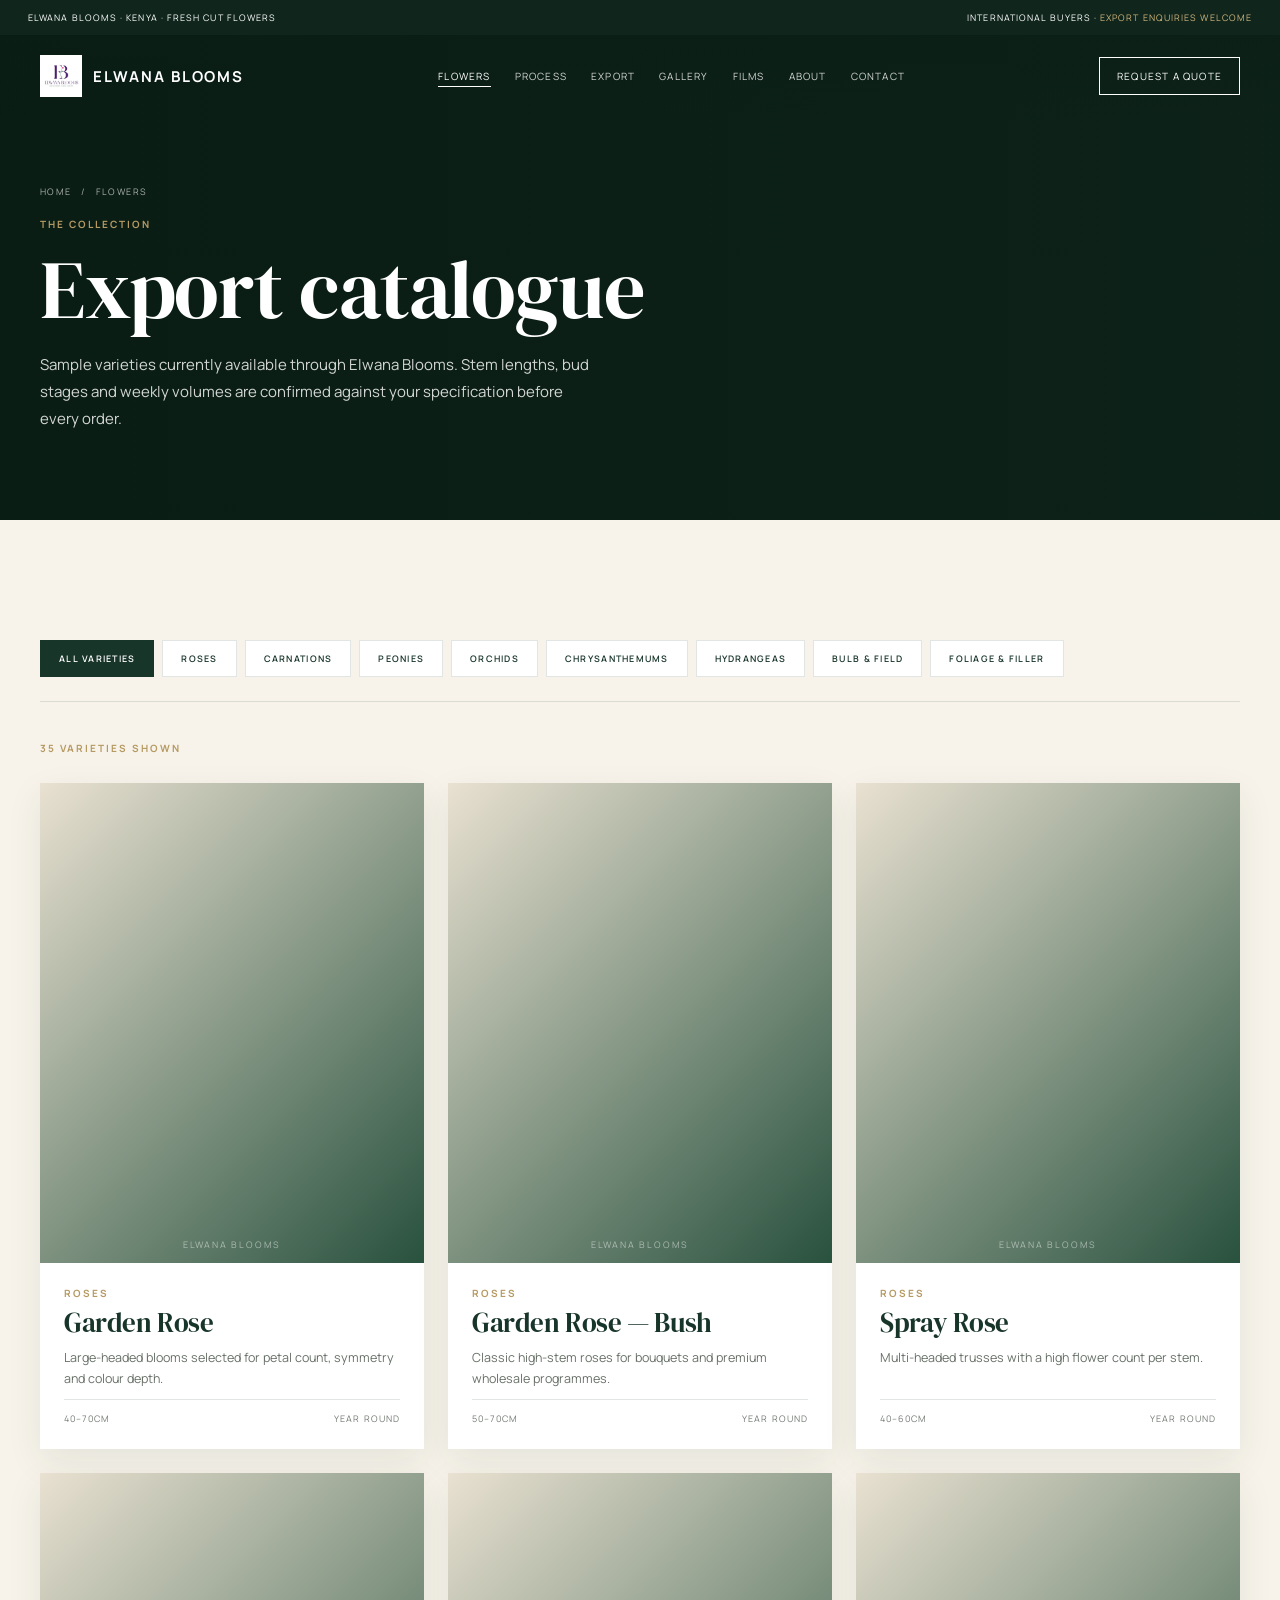
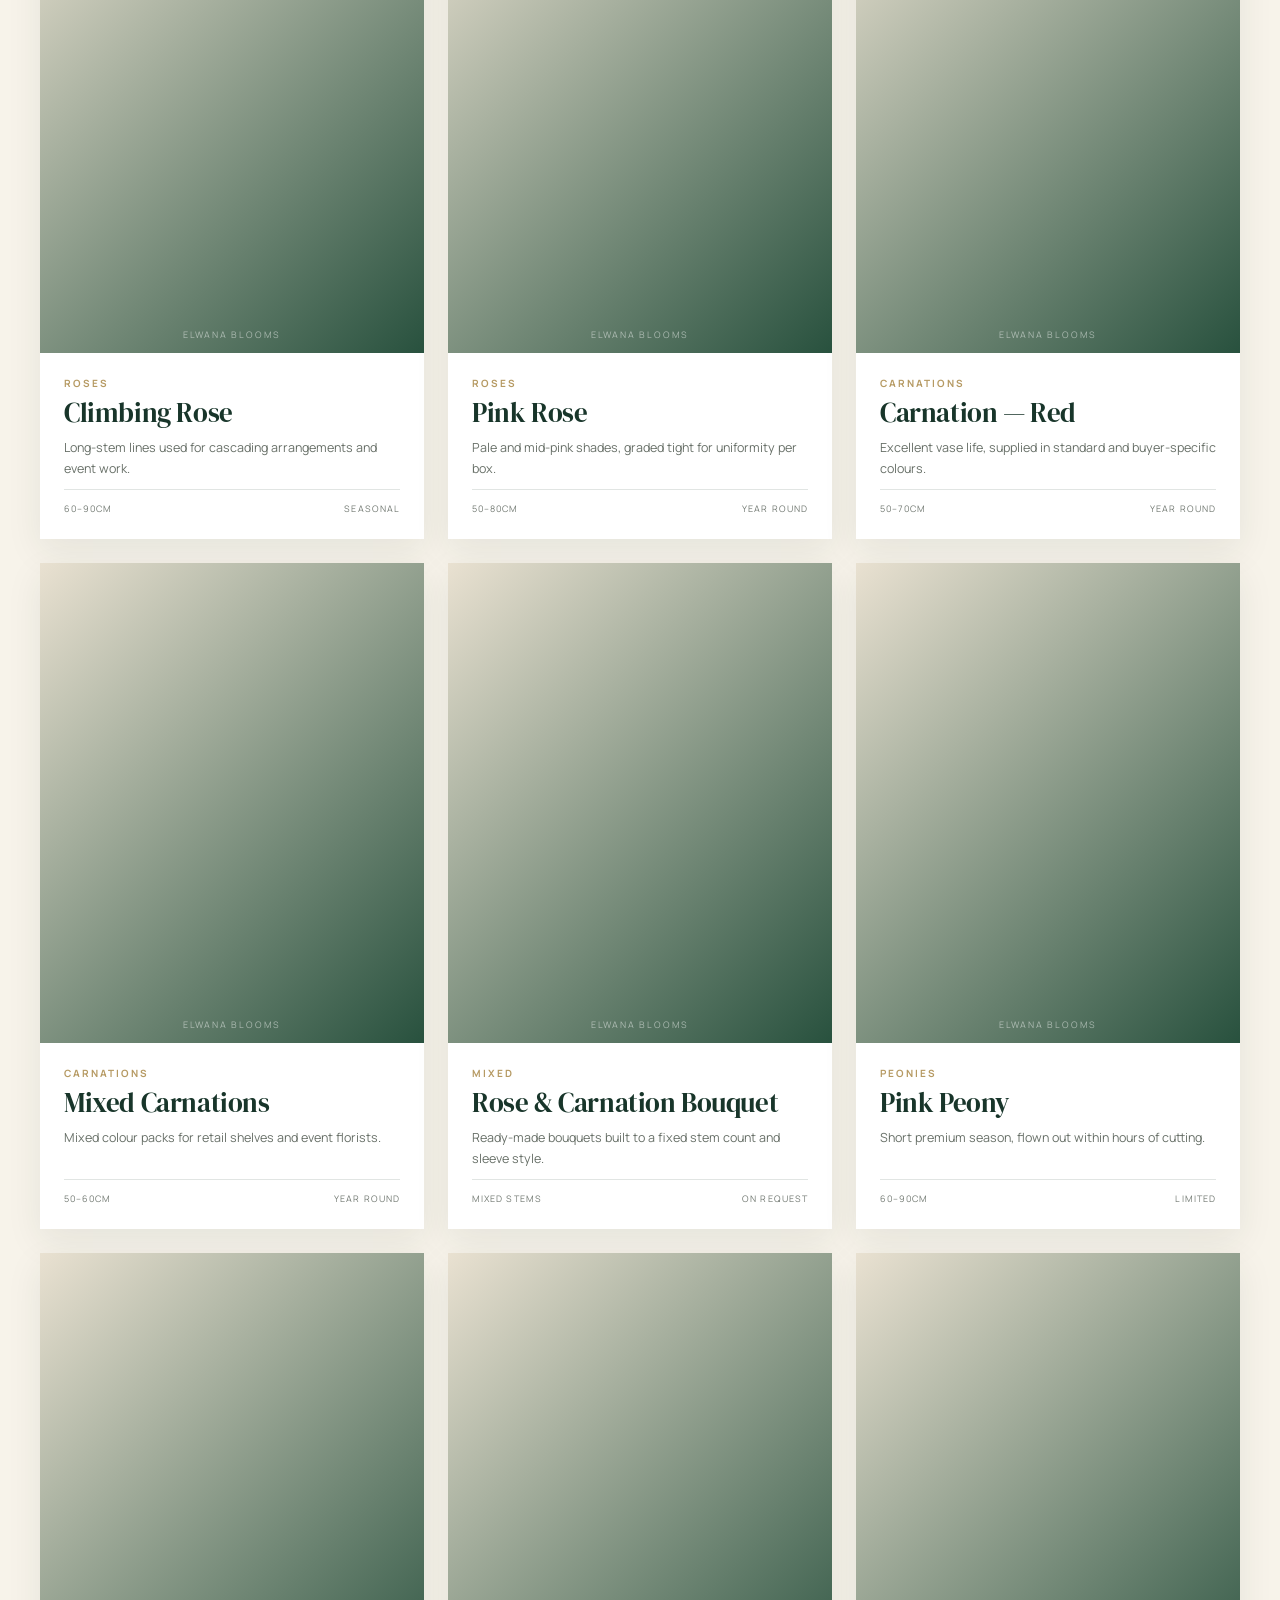
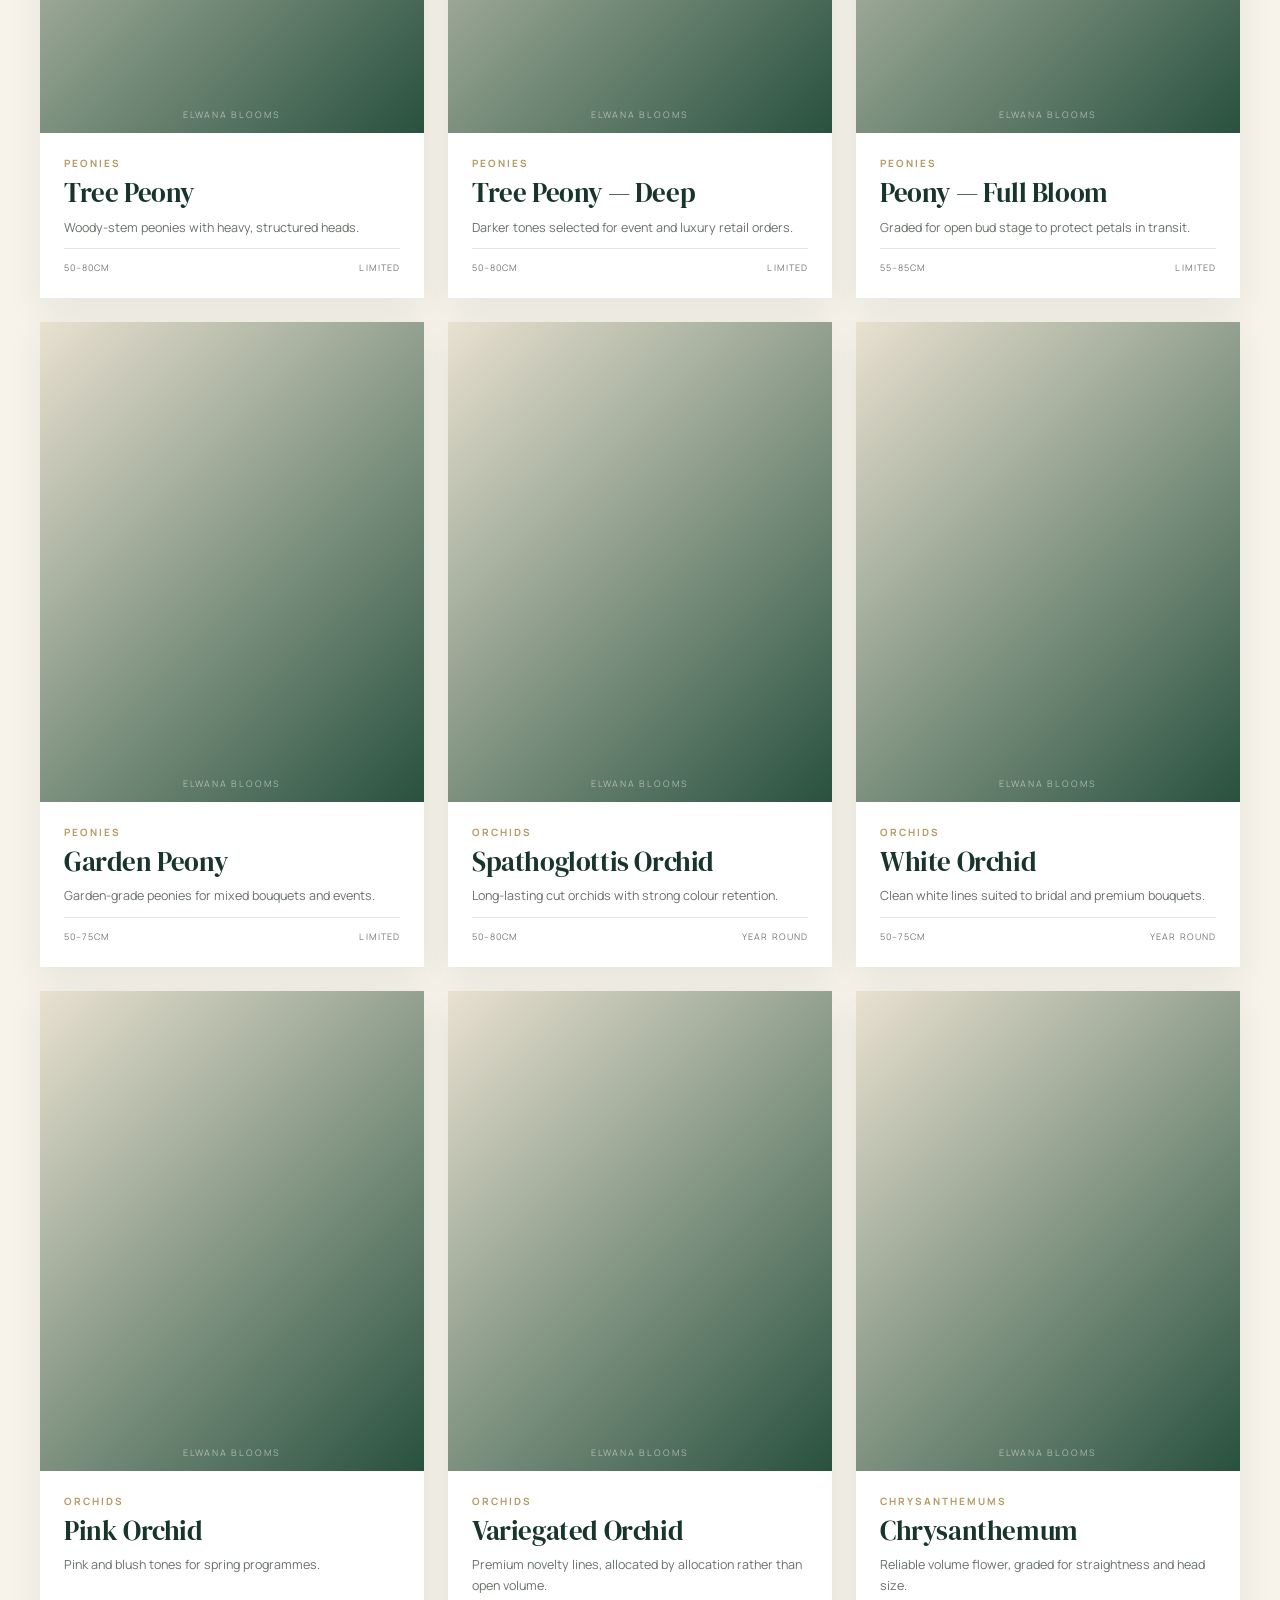
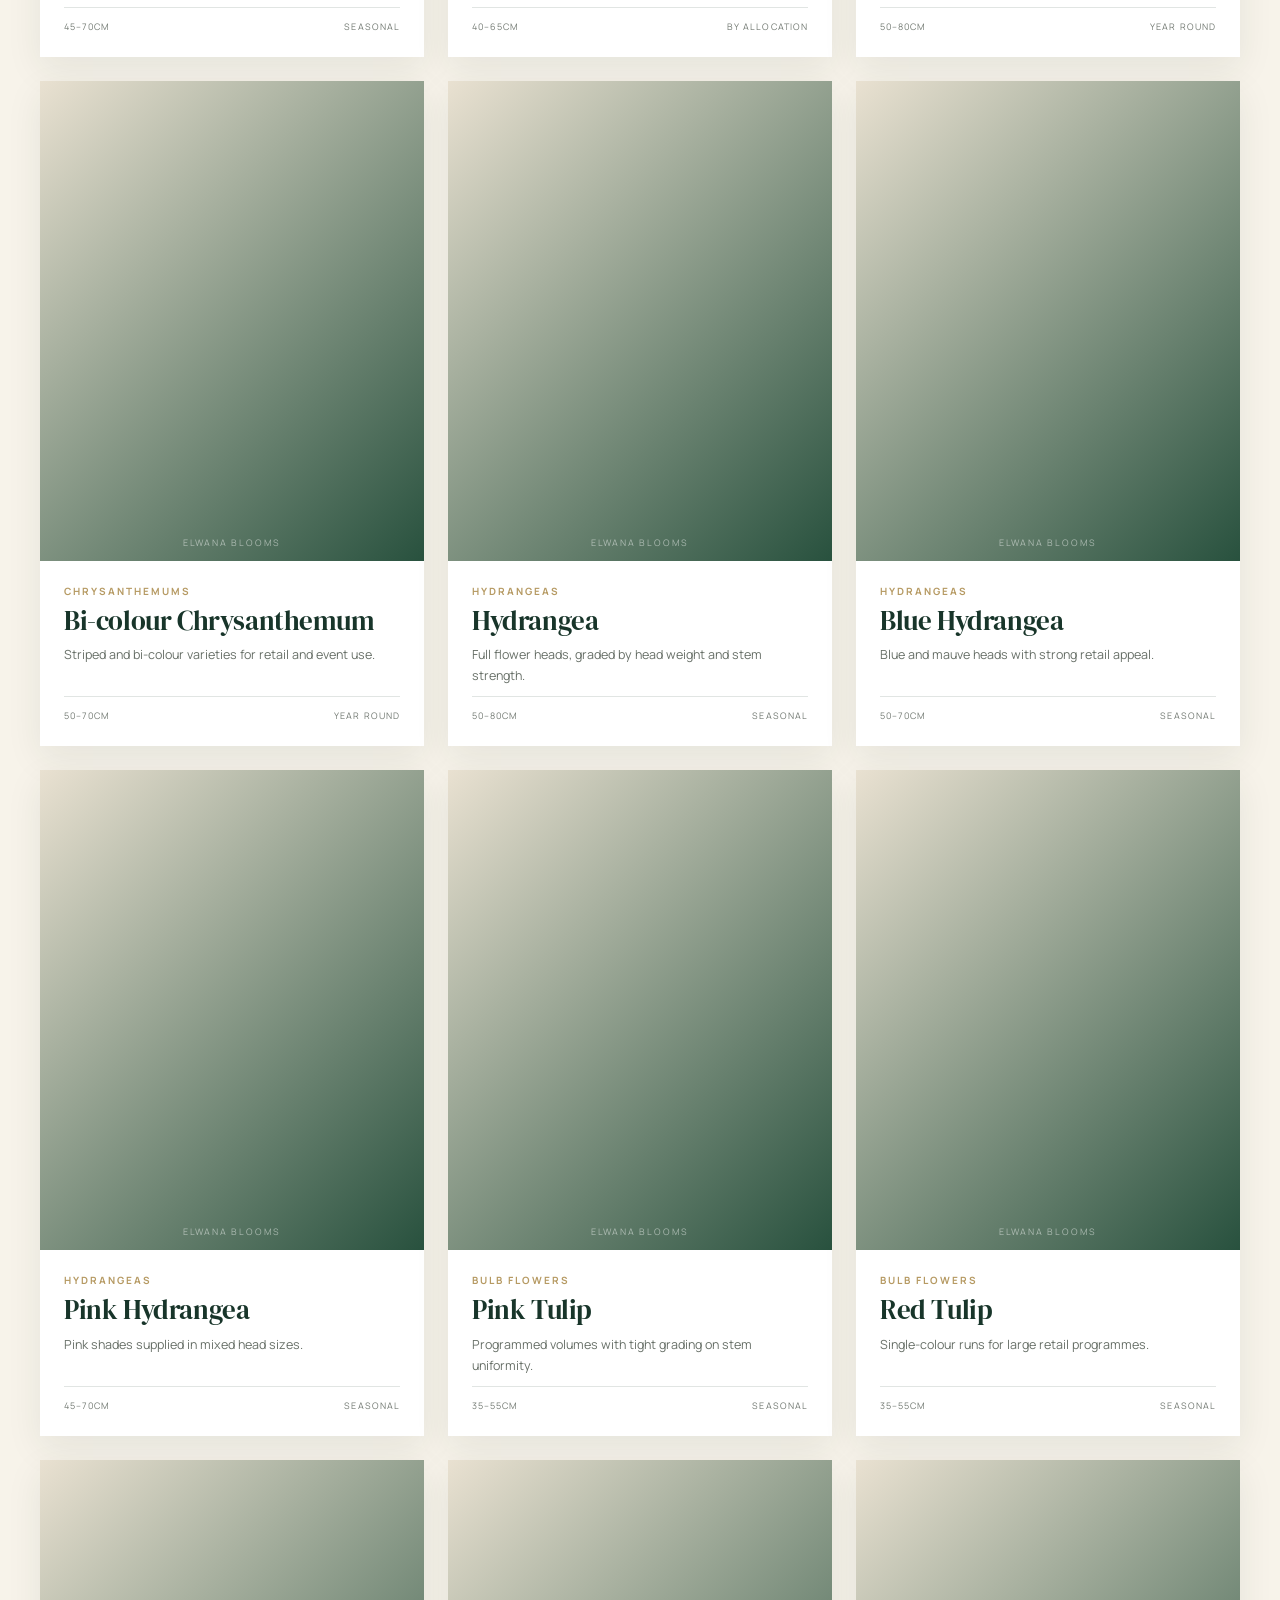
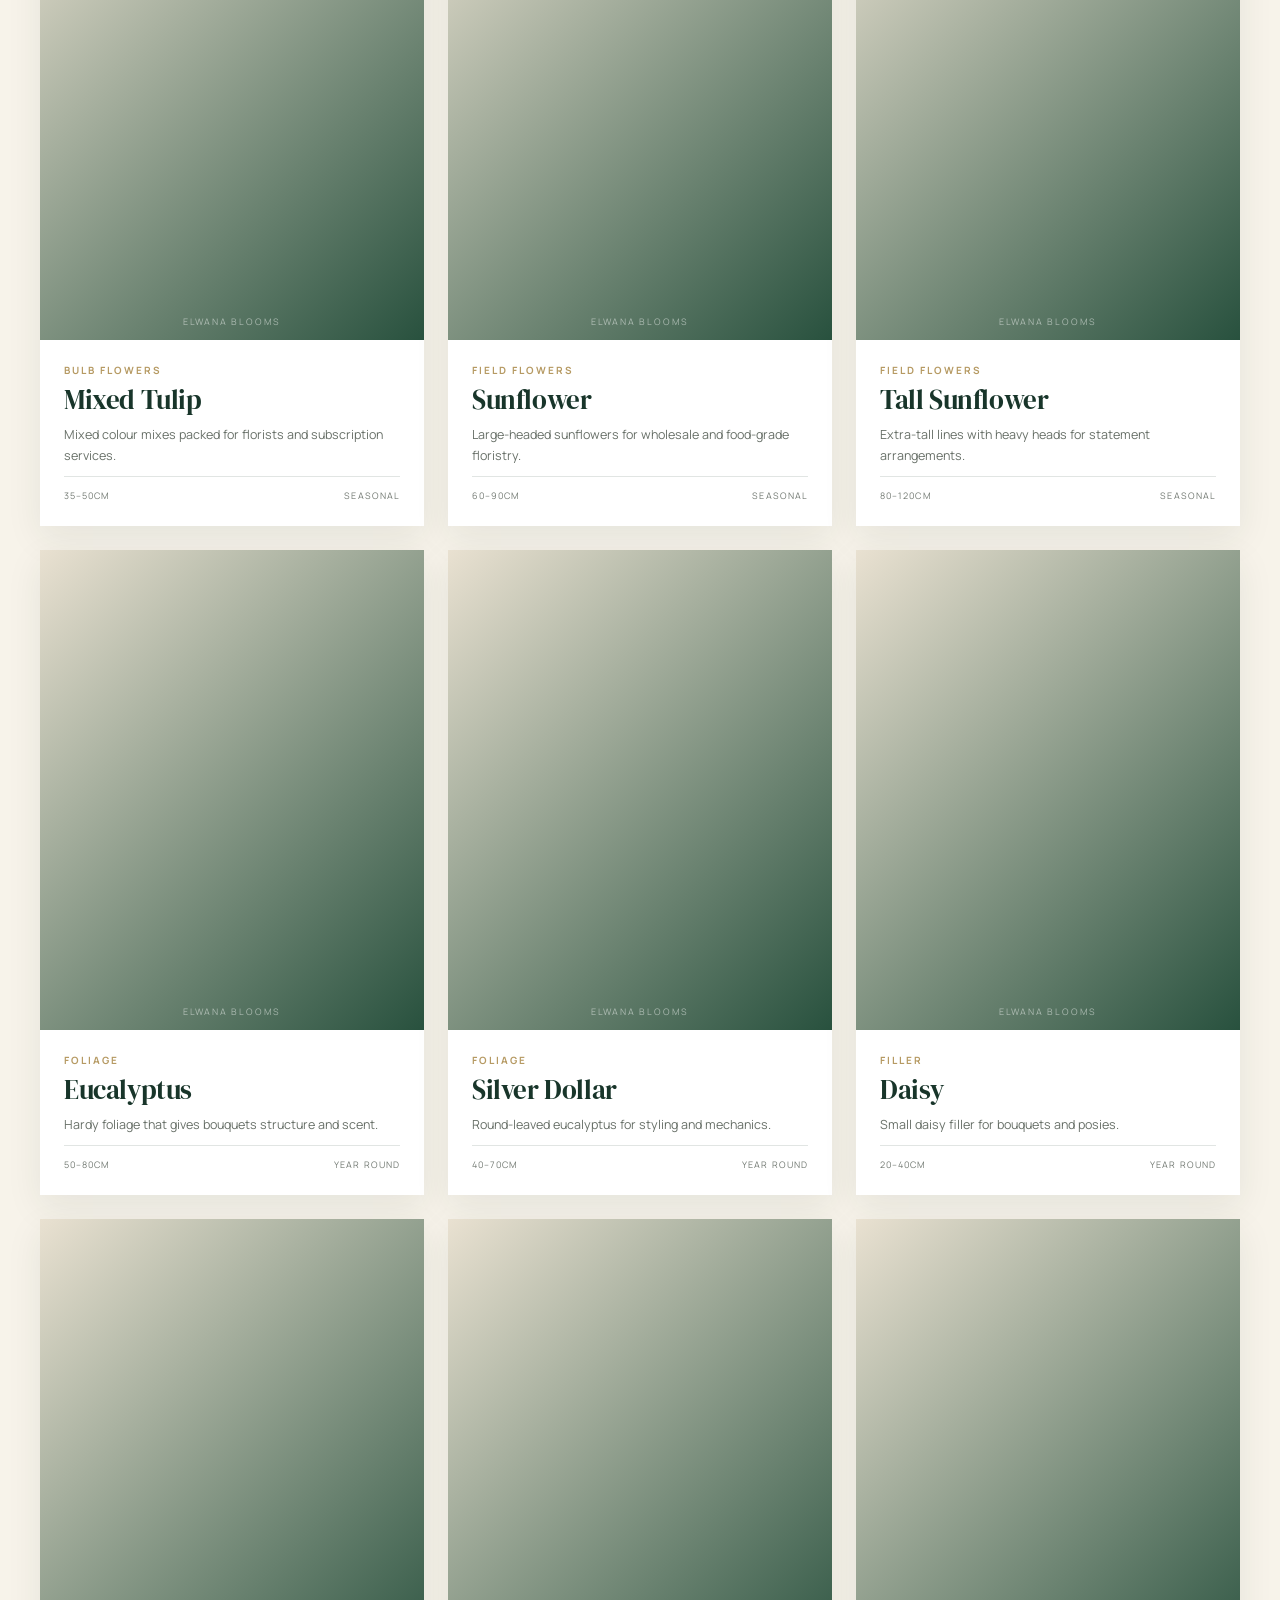
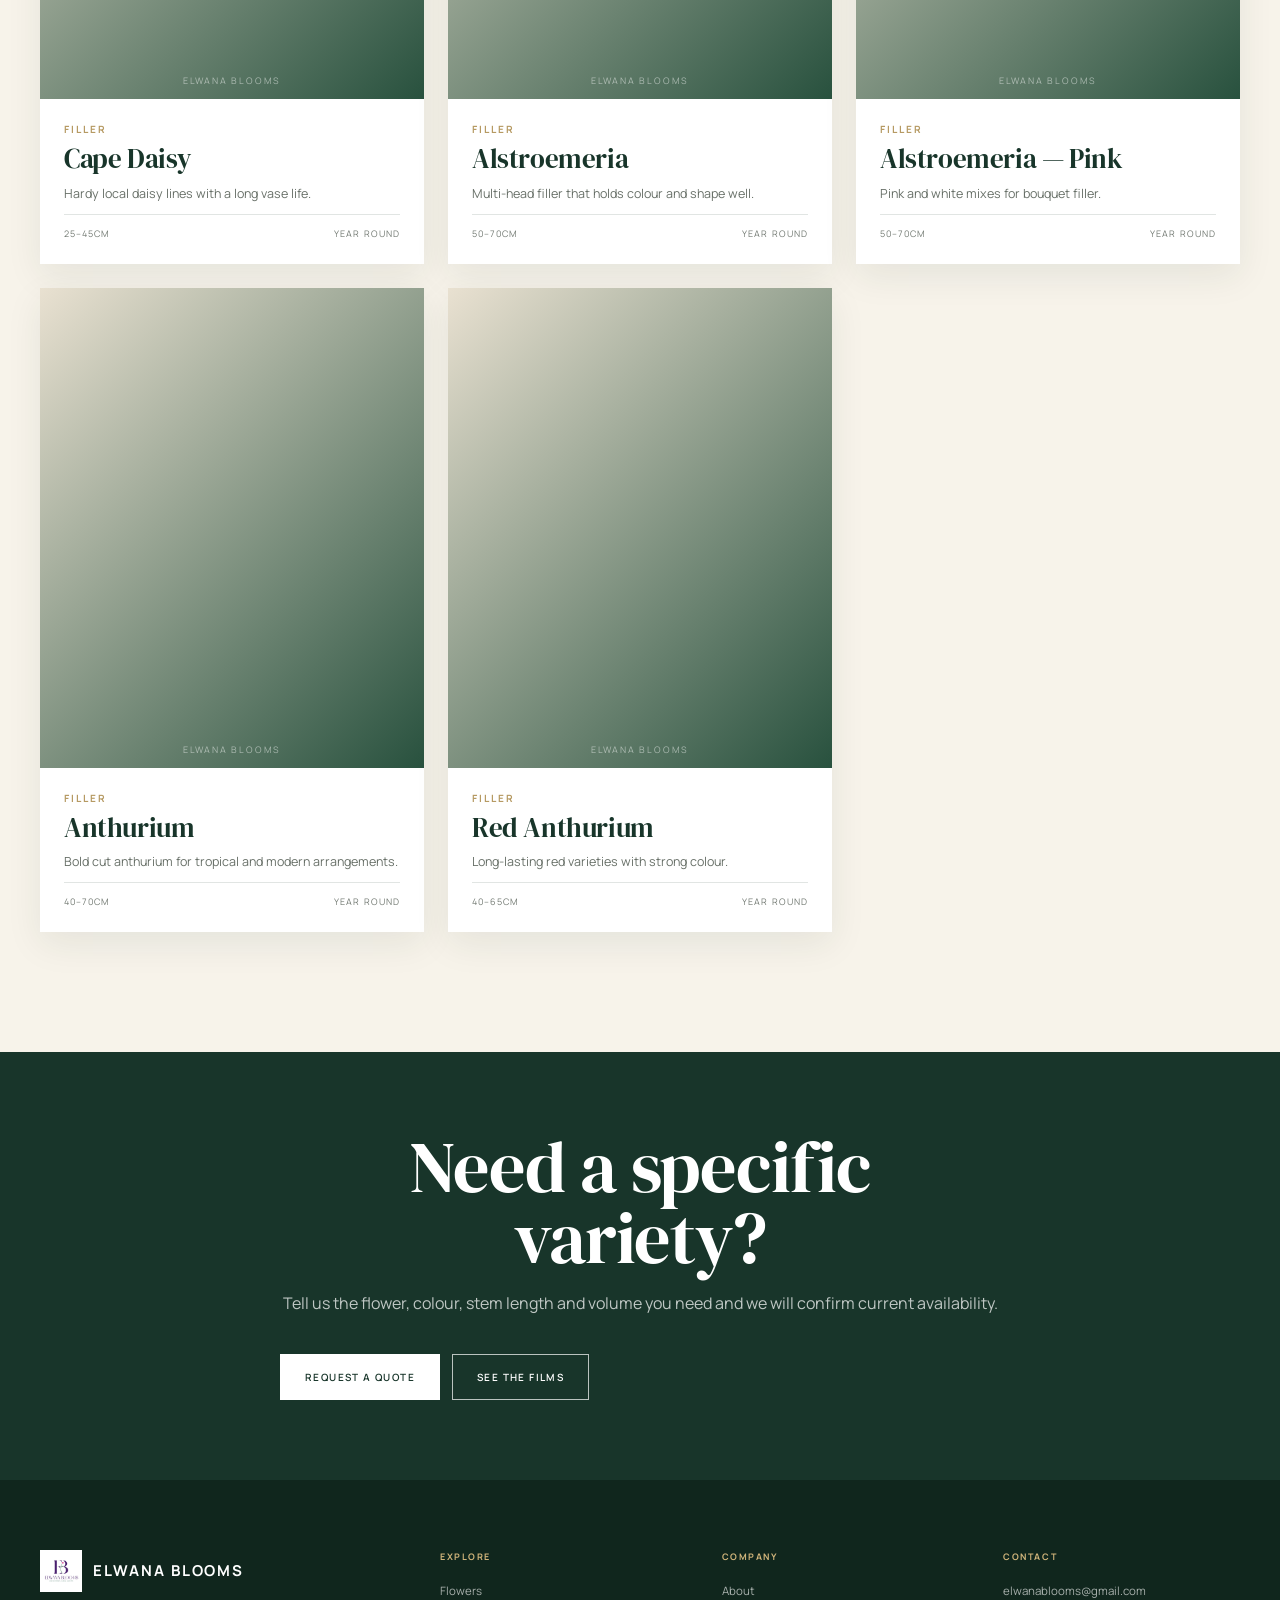
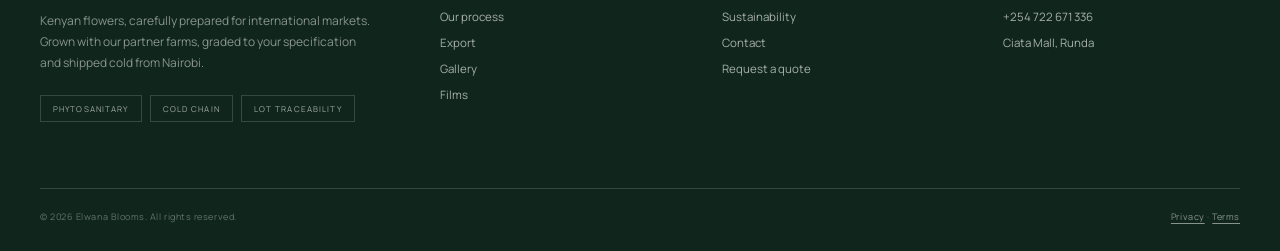
==== flowers.html @ bf7a3e67 "Add files via upload" ====
<!DOCTYPE html>
<html lang="en">
<head>
    <meta charset="UTF-8">

    <meta name="viewport" content="width=device-width, initial-scale=1.0">

    <meta name="description" content="Browse the Elwana Blooms export catalogue: garden roses, spray roses, carnations, peonies, orchids, chrysanthemums, hydrangeas, tulips, sunflowers and foliage.">

    <meta name="theme-color" content="#18352a">

    <title>Flower Catalogue | Elwana Blooms</title>

    <link rel="preconnect" href="https://fonts.googleapis.com">
    <link rel="preconnect" href="https://fonts.gstatic.com" crossorigin>
    <link href="https://fonts.googleapis.com/css2?family=DM+Serif+Display&family=Manrope:wght@400;500;600;700&display=swap" rel="stylesheet">

    <link rel="stylesheet" href="assets/css/styles.css">

    <script>document.documentElement.className = "js";</script>
</head>

<body>

<a class="skip-link" href="#main">Skip to content</a>



<!-- =========================================================
     TOP BAR
========================================================== -->

<div class="topbar">
    <span>Elwana Blooms &middot; Kenya &middot; Fresh cut flowers</span>
    <span>International buyers &middot; <a href="contact.html">Export enquiries welcome</a></span>
</div>



<!-- =========================================================
     NAVIGATION
========================================================== -->

<header class="nav" id="navbar">

    <div class="container nav-inner">

        <a href="index.html" class="logo">
            <span class="logo-mark" aria-hidden="true"></span>
            ELWANA BLOOMS
        </a>

        <nav class="nav-links" aria-label="Primary">
            <a href="flowers.html">Flowers</a>
            <a href="process.html">Process</a>
            <a href="export.html">Export</a>
            <a href="gallery.html">Gallery</a>
            <a href="videos.html">Films</a>
            <a href="about.html">About</a>
            <a href="contact.html">Contact</a>
        </nav>

        <a href="contact.html#enquiry" class="nav-cta">Request a quote</a>

        <button class="menu-button" id="menuButton" aria-label="Open menu" aria-expanded="false" aria-controls="mobileMenu">&#9776;</button>

    </div>

</header>



<!-- =========================================================
     MOBILE MENU
========================================================== -->

<div class="mobile-menu" id="mobileMenu">
    <a href="flowers.html">Flowers</a>
    <a href="process.html">Process</a>
    <a href="export.html">Export</a>
    <a href="gallery.html">Gallery</a>
    <a href="videos.html">Films</a>
    <a href="sustainability.html">Sustainability</a>
    <a href="about.html">About</a>
    <a href="contact.html">Contact</a>
    <a href="contact.html#enquiry" class="mobile-menu-foot">Request a quote</a>
</div>



<main id="main">



<!-- =========================================================
     PAGE HEADER
========================================================== -->

<section class="page-head">
    <div class="page-head-media" style="background-image:url('https://thumb.wikimedia.org/wikipedia/commons/thumb/b/b2/Pink_Peony_Flower.jpg/1920px-Pink_Peony_Flower.jpg')"></div>
    <div class="container">
        <nav class="breadcrumb" aria-label="Breadcrumb">
            <a href="index.html">Home</a> <span aria-hidden="true">/</span> <span>Flowers</span>
        </nav>
        <div class="eyebrow">The collection</div>
        <h1>Export catalogue</h1>
        <p>Sample varieties currently available through Elwana Blooms. Stem lengths, bud stages and weekly volumes are confirmed against your specification before every order.</p>
    </div>
</section>

<section class="section bg-cream">
    <div class="container">

        <div class="filter-bar" data-filter-group="#flowerGrid" data-filter-note="#filterNote">
            <button class="filter-btn active" type="button" data-filter="all">All varieties</button>
            <button class="filter-btn" type="button" data-filter="roses">Roses</button>
            <button class="filter-btn" type="button" data-filter="carnations">Carnations</button>
            <button class="filter-btn" type="button" data-filter="peony">Peonies</button>
            <button class="filter-btn" type="button" data-filter="orchid">Orchids</button>
            <button class="filter-btn" type="button" data-filter="chrysanthemum">Chrysanthemums</button>
            <button class="filter-btn" type="button" data-filter="hydrangea">Hydrangeas</button>
            <button class="filter-btn" type="button" data-filter="bulb">Bulb &amp; field</button>
            <button class="filter-btn" type="button" data-filter="foliage">Foliage &amp; filler</button>
        </div>

        <p class="eyebrow" id="filterNote" style="margin-bottom:28px">35 varieties shown</p>

        <div class="card-grid" id="flowerGrid">

            <article class="card reveal" data-tags="roses">
                <div class="card-media">
                    <img src="https://thumb.wikimedia.org/wikipedia/commons/thumb/f/fc/A_red_garden_rose_in_Kolkata.jpg/1280px-A_red_garden_rose_in_Kolkata.jpg" alt="Red garden rose in bloom" loading="lazy" decoding="async" width="1280" height="853">
                </div>
                <div class="card-body">
                    <div class="eyebrow">Roses</div>
                    <h3>Garden Rose</h3>
                    <p>Large-headed blooms selected for petal count, symmetry and colour depth.</p>
                    <div class="card-meta"><span>40&ndash;70cm</span><span>Year round</span></div>
                </div>
            </article>

            <article class="card reveal" data-tags="roses">
                <div class="card-media">
                    <img src="https://thumb.wikimedia.org/wikipedia/commons/thumb/3/32/Garden_Roses_2.jpg/1280px-Garden_Roses_2.jpg" alt="Garden roses growing on a bush" loading="lazy" decoding="async" width="1280" height="1707">
                </div>
                <div class="card-body">
                    <div class="eyebrow">Roses</div>
                    <h3>Garden Rose &mdash; Bush</h3>
                    <p>Classic high-stem roses for bouquets and premium wholesale programmes.</p>
                    <div class="card-meta"><span>50&ndash;70cm</span><span>Year round</span></div>
                </div>
            </article>

            <article class="card reveal" data-tags="roses">
                <div class="card-media">
                    <img src="https://thumb.wikimedia.org/wikipedia/commons/thumb/d/d3/Close-up_of_a_rose_%289350352517%29.jpg/1280px-Close-up_of_a_rose_%289350352517%29.jpg" alt="Close up of a single rose" loading="lazy" decoding="async" width="1280" height="853">
                </div>
                <div class="card-body">
                    <div class="eyebrow">Roses</div>
                    <h3>Spray Rose</h3>
                    <p>Multi-headed trusses with a high flower count per stem.</p>
                    <div class="card-meta"><span>40&ndash;60cm</span><span>Year round</span></div>
                </div>
            </article>

            <article class="card reveal" data-tags="roses">
                <div class="card-media">
                    <img src="https://thumb.wikimedia.org/wikipedia/commons/thumb/1/1f/A_close-up_of_climbing_roses.jpg/1280px-A_close-up_of_climbing_roses.jpg" alt="Climbing roses seen close up" loading="lazy" decoding="async" width="1280" height="720">
                </div>
                <div class="card-body">
                    <div class="eyebrow">Roses</div>
                    <h3>Climbing Rose</h3>
                    <p>Long-stem lines used for cascading arrangements and event work.</p>
                    <div class="card-meta"><span>60&ndash;90cm</span><span>Seasonal</span></div>
                </div>
            </article>

            <article class="card reveal" data-tags="roses">
                <div class="card-media">
                    <img src="https://thumb.wikimedia.org/wikipedia/commons/thumb/1/1e/Pink_rose_bloom_of_a_climbing_rose_at_Boreham%2C_Essex%2C_England_1.jpg/1280px-Pink_rose_bloom_of_a_climbing_rose_at_Boreham%2C_Essex%2C_England_1.jpg" alt="Pink rose in full bloom" loading="lazy" decoding="async" width="1280" height="1280">
                </div>
                <div class="card-body">
                    <div class="eyebrow">Roses</div>
                    <h3>Pink Rose</h3>
                    <p>Pale and mid-pink shades, graded tight for uniformity per box.</p>
                    <div class="card-meta"><span>50&ndash;80cm</span><span>Year round</span></div>
                </div>
            </article>

            <article class="card reveal" data-tags="carnations">
                <div class="card-media">
                    <img src="https://thumb.wikimedia.org/wikipedia/commons/thumb/b/b1/Red_Carnations_flower.jpg/1280px-Red_Carnations_flower.jpg" alt="Red carnation flowers" loading="lazy" decoding="async" width="1280" height="1714">
                </div>
                <div class="card-body">
                    <div class="eyebrow">Carnations</div>
                    <h3>Carnation &mdash; Red</h3>
                    <p>Excellent vase life, supplied in standard and buyer-specific colours.</p>
                    <div class="card-meta"><span>50&ndash;70cm</span><span>Year round</span></div>
                </div>
            </article>

            <article class="card reveal" data-tags="carnations">
                <div class="card-media">
                    <img src="https://thumb.wikimedia.org/wikipedia/commons/thumb/b/bc/Flowers_-_Carnation_Cafe.jpg/1280px-Flowers_-_Carnation_Cafe.jpg" alt="Carnation display in mixed colours" loading="lazy" decoding="async" width="1280" height="853">
                </div>
                <div class="card-body">
                    <div class="eyebrow">Carnations</div>
                    <h3>Mixed Carnations</h3>
                    <p>Mixed colour packs for retail shelves and event florists.</p>
                    <div class="card-meta"><span>50&ndash;60cm</span><span>Year round</span></div>
                </div>
            </article>

            <article class="card reveal" data-tags="carnations roses">
                <div class="card-media">
                    <img src="https://thumb.wikimedia.org/wikipedia/commons/thumb/4/44/Rose_and_carnation_flower_bouquet_01.jpg/1920px-Rose_and_carnation_flower_bouquet_01.jpg" alt="Rose and carnation bouquet" loading="lazy" decoding="async" width="1280" height="1707">
                </div>
                <div class="card-body">
                    <div class="eyebrow">Mixed</div>
                    <h3>Rose &amp; Carnation Bouquet</h3>
                    <p>Ready-made bouquets built to a fixed stem count and sleeve style.</p>
                    <div class="card-meta"><span>Mixed stems</span><span>On request</span></div>
                </div>
            </article>

            <article class="card reveal" data-tags="peony">
                <div class="card-media">
                    <img src="https://thumb.wikimedia.org/wikipedia/commons/thumb/b/b2/Pink_Peony_Flower.jpg/1280px-Pink_Peony_Flower.jpg" alt="Pink peony flower" loading="lazy" decoding="async" width="1280" height="961">
                </div>
                <div class="card-body">
                    <div class="eyebrow">Peonies</div>
                    <h3>Pink Peony</h3>
                    <p>Short premium season, flown out within hours of cutting.</p>
                    <div class="card-meta"><span>60&ndash;90cm</span><span>Limited</span></div>
                </div>
            </article>

            <article class="card reveal" data-tags="peony">
                <div class="card-media">
                    <img src="https://thumb.wikimedia.org/wikipedia/commons/thumb/6/63/Tree_peony_flower_2021_G1.jpg/1280px-Tree_peony_flower_2021_G1.jpg" alt="Tree peony flower" loading="lazy" decoding="async" width="1280" height="913">
                </div>
                <div class="card-body">
                    <div class="eyebrow">Peonies</div>
                    <h3>Tree Peony</h3>
                    <p>Woody-stem peonies with heavy, structured heads.</p>
                    <div class="card-meta"><span>50&ndash;80cm</span><span>Limited</span></div>
                </div>
            </article>

            <article class="card reveal" data-tags="peony">
                <div class="card-media">
                    <img src="https://thumb.wikimedia.org/wikipedia/commons/thumb/7/78/Tree_peony_flower_2021_G2.jpg/1280px-Tree_peony_flower_2021_G2.jpg" alt="Second tree peony bloom" loading="lazy" decoding="async" width="1280" height="857">
                </div>
                <div class="card-body">
                    <div class="eyebrow">Peonies</div>
                    <h3>Tree Peony &mdash; Deep</h3>
                    <p>Darker tones selected for event and luxury retail orders.</p>
                    <div class="card-meta"><span>50&ndash;80cm</span><span>Limited</span></div>
                </div>
            </article>

            <article class="card reveal" data-tags="peony">
                <div class="card-media">
                    <img src="https://thumb.wikimedia.org/wikipedia/commons/thumb/b/ba/A_photo_of_a_beautiful_peony_flower.jpg/1280px-A_photo_of_a_beautiful_peony_flower.jpg" alt="Detailed peony bloom" loading="lazy" decoding="async" width="1280" height="1922">
                </div>
                <div class="card-body">
                    <div class="eyebrow">Peonies</div>
                    <h3>Peony &mdash; Full Bloom</h3>
                    <p>Graded for open bud stage to protect petals in transit.</p>
                    <div class="card-meta"><span>55&ndash;85cm</span><span>Limited</span></div>
                </div>
            </article>

            <article class="card reveal" data-tags="peony">
                <div class="card-media">
                    <img src="https://thumb.wikimedia.org/wikipedia/commons/thumb/d/d3/Peony%2C_Hortus_Haren.jpg/1280px-Peony%2C_Hortus_Haren.jpg" alt="Peony in a garden setting" loading="lazy" decoding="async" width="1280" height="1280">
                </div>
                <div class="card-body">
                    <div class="eyebrow">Peonies</div>
                    <h3>Garden Peony</h3>
                    <p>Garden-grade peonies for mixed bouquets and events.</p>
                    <div class="card-meta"><span>50&ndash;75cm</span><span>Limited</span></div>
                </div>
            </article>

            <article class="card reveal" data-tags="orchid">
                <div class="card-media">
                    <img src="https://thumb.wikimedia.org/wikipedia/commons/thumb/f/f3/Spathoglottis_flowers_04.jpg/1280px-Spathoglottis_flowers_04.jpg" alt="Orchid flowers in bloom" loading="lazy" decoding="async" width="1280" height="853">
                </div>
                <div class="card-body">
                    <div class="eyebrow">Orchids</div>
                    <h3>Spathoglottis Orchid</h3>
                    <p>Long-lasting cut orchids with strong colour retention.</p>
                    <div class="card-meta"><span>50&ndash;80cm</span><span>Year round</span></div>
                </div>
            </article>

            <article class="card reveal" data-tags="orchid">
                <div class="card-media">
                    <img src="https://thumb.wikimedia.org/wikipedia/commons/thumb/b/b0/Spathoglottis_flowers_06.jpg/1280px-Spathoglottis_flowers_06.jpg" alt="White orchid flowers" loading="lazy" decoding="async" width="1280" height="853">
                </div>
                <div class="card-body">
                    <div class="eyebrow">Orchids</div>
                    <h3>White Orchid</h3>
                    <p>Clean white lines suited to bridal and premium bouquets.</p>
                    <div class="card-meta"><span>50&ndash;75cm</span><span>Year round</span></div>
                </div>
            </article>

            <article class="card reveal" data-tags="orchid">
                <div class="card-media">
                    <img src="https://thumb.wikimedia.org/wikipedia/commons/thumb/6/6a/Spathoglottis_flowers_07.jpg/1280px-Spathoglottis_flowers_07.jpg" alt="Pink orchid flowers" loading="lazy" decoding="async" width="1280" height="763">
                </div>
                <div class="card-body">
                    <div class="eyebrow">Orchids</div>
                    <h3>Pink Orchid</h3>
                    <p>Pink and blush tones for spring programmes.</p>
                    <div class="card-meta"><span>45&ndash;70cm</span><span>Seasonal</span></div>
                </div>
            </article>

            <article class="card reveal" data-tags="orchid">
                <div class="card-media">
                    <img src="https://thumb.wikimedia.org/wikipedia/commons/thumb/a/a4/Orchid_Cultivar_Variegated_Flowers_2000px.jpg/1280px-Orchid_Cultivar_Variegated_Flowers_2000px.jpg" alt="Variegated orchid cultivar" loading="lazy" decoding="async" width="1280" height="1922">
                </div>
                <div class="card-body">
                    <div class="eyebrow">Orchids</div>
                    <h3>Variegated Orchid</h3>
                    <p>Premium novelty lines, allocated by allocation rather than open volume.</p>
                    <div class="card-meta"><span>40&ndash;65cm</span><span>By allocation</span></div>
                </div>
            </article>

            <article class="card reveal" data-tags="chrysanthemum">
                <div class="card-media">
                    <img src="https://thumb.wikimedia.org/wikipedia/commons/thumb/7/7b/Chrysanthemum_November_2015_Sochi.JPG/1280px-Chrysanthemum_November_2015_Sochi.JPG" alt="Chrysanthemum flowers" loading="lazy" decoding="async" width="1280" height="1000">
                </div>
                <div class="card-body">
                    <div class="eyebrow">Chrysanthemums</div>
                    <h3>Chrysanthemum</h3>
                    <p>Reliable volume flower, graded for straightness and head size.</p>
                    <div class="card-meta"><span>50&ndash;80cm</span><span>Year round</span></div>
                </div>
            </article>

            <article class="card reveal" data-tags="chrysanthemum">
                <div class="card-media">
                    <img src="https://thumb.wikimedia.org/wikipedia/commons/thumb/1/11/Chrysanthemum_flowers%2C_specifically_a_variety_known_for_its_bi-color_blooms_with_striped_pink_and_white_petals.jpg/1280px-Chrysanthemum_flowers%2C_specifically_a_variety_known_for_its_bi-color_blooms_with_striped_pink_and_white_petals.jpg" alt="Bi-colour chrysanthemum with striped petals" loading="lazy" decoding="async" width="1280" height="1000">
                </div>
                <div class="card-body">
                    <div class="eyebrow">Chrysanthemums</div>
                    <h3>Bi-colour Chrysanthemum</h3>
                    <p>Striped and bi-colour varieties for retail and event use.</p>
                    <div class="card-meta"><span>50&ndash;70cm</span><span>Year round</span></div>
                </div>
            </article>

            <article class="card reveal" data-tags="hydrangea">
                <div class="card-media">
                    <img src="https://thumb.wikimedia.org/wikipedia/commons/thumb/a/a3/Hydrangea_macrophylla_%28flowers%29.jpg/1280px-Hydrangea_macrophylla_%28flowers%29.jpg" alt="Hydrangea flower cluster" loading="lazy" decoding="async" width="1280" height="960">
                </div>
                <div class="card-body">
                    <div class="eyebrow">Hydrangeas</div>
                    <h3>Hydrangea</h3>
                    <p>Full flower heads, graded by head weight and stem strength.</p>
                    <div class="card-meta"><span>50&ndash;80cm</span><span>Seasonal</span></div>
                </div>
            </article>

            <article class="card reveal" data-tags="hydrangea">
                <div class="card-media">
                    <img src="https://thumb.wikimedia.org/wikipedia/commons/thumb/e/eb/Hydrangea_flowers_at_Guangzhou_Zoo.jpg/1280px-Hydrangea_flowers_at_Guangzhou_Zoo.jpg" alt="Blue and purple hydrangea flowers" loading="lazy" decoding="async" width="1280" height="1845">
                </div>
                <div class="card-body">
                    <div class="eyebrow">Hydrangeas</div>
                    <h3>Blue Hydrangea</h3>
                    <p>Blue and mauve heads with strong retail appeal.</p>
                    <div class="card-meta"><span>50&ndash;70cm</span><span>Seasonal</span></div>
                </div>
            </article>

            <article class="card reveal" data-tags="hydrangea">
                <div class="card-media">
                    <img src="https://thumb.wikimedia.org/wikipedia/commons/thumb/7/78/Hydrangea_pink_flower_in_london.jpg/1280px-Hydrangea_pink_flower_in_london.jpg" alt="Pink hydrangea flower" loading="lazy" decoding="async" width="1280" height="1536">
                </div>
                <div class="card-body">
                    <div class="eyebrow">Hydrangeas</div>
                    <h3>Pink Hydrangea</h3>
                    <p>Pink shades supplied in mixed head sizes.</p>
                    <div class="card-meta"><span>45&ndash;70cm</span><span>Seasonal</span></div>
                </div>
            </article>

            <article class="card reveal" data-tags="bulb">
                <div class="card-media">
                    <img src="https://thumb.wikimedia.org/wikipedia/commons/thumb/1/13/Pink-Tulip-Fields_Bollenstreek_Hillegom.jpg/1280px-Pink-Tulip-Fields_Bollenstreek_Hillegom.jpg" alt="Rows of pink tulips" loading="lazy" decoding="async" width="1280" height="960">
                </div>
                <div class="card-body">
                    <div class="eyebrow">Bulb flowers</div>
                    <h3>Pink Tulip</h3>
                    <p>Programmed volumes with tight grading on stem uniformity.</p>
                    <div class="card-meta"><span>35&ndash;55cm</span><span>Seasonal</span></div>
                </div>
            </article>

            <article class="card reveal" data-tags="bulb">
                <div class="card-media">
                    <img src="https://thumb.wikimedia.org/wikipedia/commons/thumb/a/ae/Tulip_Field_Tulips_Red_Holland_Nature_Flowers.jpg/1280px-Tulip_Field_Tulips_Red_Holland_Nature_Flowers.jpg" alt="Red tulip field" loading="lazy" decoding="async" width="1280" height="853">
                </div>
                <div class="card-body">
                    <div class="eyebrow">Bulb flowers</div>
                    <h3>Red Tulip</h3>
                    <p>Single-colour runs for large retail programmes.</p>
                    <div class="card-meta"><span>35&ndash;55cm</span><span>Seasonal</span></div>
                </div>
            </article>

            <article class="card reveal" data-tags="bulb">
                <div class="card-media">
                    <img src="https://thumb.wikimedia.org/wikipedia/commons/thumb/d/db/Tulip_field_in_Holland.jpg/1920px-Tulip_field_in_Holland.jpg" alt="Wide tulip field in bloom" loading="lazy" decoding="async" width="1280" height="856">
                </div>
                <div class="card-body">
                    <div class="eyebrow">Bulb flowers</div>
                    <h3>Mixed Tulip</h3>
                    <p>Mixed colour mixes packed for florists and subscription services.</p>
                    <div class="card-meta"><span>35&ndash;50cm</span><span>Seasonal</span></div>
                </div>
            </article>

            <article class="card reveal" data-tags="bulb">
                <div class="card-media">
                    <img src="https://thumb.wikimedia.org/wikipedia/commons/thumb/f/f6/Sunflower_field_-_panoramio_%2811%29.jpg/1280px-Sunflower_field_-_panoramio_%2811%29.jpg" alt="Field of sunflowers" loading="lazy" decoding="async" width="1280" height="853">
                </div>
                <div class="card-body">
                    <div class="eyebrow">Field flowers</div>
                    <h3>Sunflower</h3>
                    <p>Large-headed sunflowers for wholesale and food-grade floristry.</p>
                    <div class="card-meta"><span>60&ndash;90cm</span><span>Seasonal</span></div>
                </div>
            </article>

            <article class="card reveal" data-tags="bulb">
                <div class="card-media">
                    <img src="https://thumb.wikimedia.org/wikipedia/commons/thumb/4/42/Sunflower_Field_-_Nebraska_USA.jpg/1280px-Sunflower_Field_-_Nebraska_USA.jpg" alt="Sunflower field under a wide sky" loading="lazy" decoding="async" width="1280" height="752">
                </div>
                <div class="card-body">
                    <div class="eyebrow">Field flowers</div>
                    <h3>Tall Sunflower</h3>
                    <p>Extra-tall lines with heavy heads for statement arrangements.</p>
                    <div class="card-meta"><span>80&ndash;120cm</span><span>Seasonal</span></div>
                </div>
            </article>

            <article class="card reveal" data-tags="foliage">
                <div class="card-media">
                    <img src="https://thumb.wikimedia.org/wikipedia/commons/thumb/3/33/Eucalyptus_A_leaves_%288754103462%29.jpg/1280px-Eucalyptus_A_leaves_%288754103462%29.jpg" alt="Eucalyptus leaves" loading="lazy" decoding="async" width="1280" height="720">
                </div>
                <div class="card-body">
                    <div class="eyebrow">Foliage</div>
                    <h3>Eucalyptus</h3>
                    <p>Hardy foliage that gives bouquets structure and scent.</p>
                    <div class="card-meta"><span>50&ndash;80cm</span><span>Year round</span></div>
                </div>
            </article>

            <article class="card reveal" data-tags="foliage">
                <div class="card-media">
                    <img src="https://thumb.wikimedia.org/wikipedia/commons/thumb/2/2f/Eucalyptus_B_leaves_%288753005713%29.jpg/1280px-Eucalyptus_B_leaves_%288753005713%29.jpg" alt="Silver dollar eucalyptus" loading="lazy" decoding="async" width="1280" height="720">
                </div>
                <div class="card-body">
                    <div class="eyebrow">Foliage</div>
                    <h3>Silver Dollar</h3>
                    <p>Round-leaved eucalyptus for styling and mechanics.</p>
                    <div class="card-meta"><span>40&ndash;70cm</span><span>Year round</span></div>
                </div>
            </article>

            <article class="card reveal" data-tags="foliage">
                <div class="card-media">
                    <img src="https://thumb.wikimedia.org/wikipedia/commons/thumb/6/63/Five_daisies_%28Bellis_perennis%29.jpg/1280px-Five_daisies_%28Bellis_perennis%29.jpg" alt="White daisies" loading="lazy" decoding="async" width="1280" height="854">
                </div>
                <div class="card-body">
                    <div class="eyebrow">Filler</div>
                    <h3>Daisy</h3>
                    <p>Small daisy filler for bouquets and posies.</p>
                    <div class="card-meta"><span>20&ndash;40cm</span><span>Year round</span></div>
                </div>
            </article>

            <article class="card reveal" data-tags="foliage">
                <div class="card-media">
                    <img src="https://thumb.wikimedia.org/wikipedia/commons/thumb/a/a4/African_Cape_Daisy_%28Osteospermum_barberiae%29.jpg/1280px-African_Cape_Daisy_%28Osteospermum_barberiae%29.jpg" alt="African cape daisy" loading="lazy" decoding="async" width="1280" height="1280">
                </div>
                <div class="card-body">
                    <div class="eyebrow">Filler</div>
                    <h3>Cape Daisy</h3>
                    <p>Hardy local daisy lines with a long vase life.</p>
                    <div class="card-meta"><span>25&ndash;45cm</span><span>Year round</span></div>
                </div>
            </article>

            <article class="card reveal" data-tags="foliage">
                <div class="card-media">
                    <img src="https://thumb.wikimedia.org/wikipedia/commons/thumb/7/73/Alstroemeria_in_BBG_%2854979%29.jpg/1280px-Alstroemeria_in_BBG_%2854979%29.jpg" alt="Alstroemeria cut flowers" loading="lazy" decoding="async" width="1280" height="960">
                </div>
                <div class="card-body">
                    <div class="eyebrow">Filler</div>
                    <h3>Alstroemeria</h3>
                    <p>Multi-head filler that holds colour and shape well.</p>
                    <div class="card-meta"><span>50&ndash;70cm</span><span>Year round</span></div>
                </div>
            </article>

            <article class="card reveal" data-tags="foliage">
                <div class="card-media">
                    <img src="https://thumb.wikimedia.org/wikipedia/commons/thumb/6/6c/Alstroemeria_%27Amina%27_Alstroemeria_2023-07-30_02.jpg/1280px-Alstroemeria_%27Amina%27_Alstroemeria_2023-07-30_02.jpg" alt="Pink alstroemeria variety" loading="lazy" decoding="async" width="1280" height="960">
                </div>
                <div class="card-body">
                    <div class="eyebrow">Filler</div>
                    <h3>Alstroemeria &mdash; Pink</h3>
                    <p>Pink and white mixes for bouquet filler.</p>
                    <div class="card-meta"><span>50&ndash;70cm</span><span>Year round</span></div>
                </div>
            </article>

            <article class="card reveal" data-tags="foliage">
                <div class="card-media">
                    <img src="https://thumb.wikimedia.org/wikipedia/commons/thumb/2/26/Anthurium_%27Pandola%27_Flower_1.JPG/1280px-Anthurium_%27Pandola%27_Flower_1.JPG" alt="Anthurium flower" loading="lazy" decoding="async" width="1280" height="960">
                </div>
                <div class="card-body">
                    <div class="eyebrow">Filler</div>
                    <h3>Anthurium</h3>
                    <p>Bold cut anthurium for tropical and modern arrangements.</p>
                    <div class="card-meta"><span>40&ndash;70cm</span><span>Year round</span></div>
                </div>
            </article>

            <article class="card reveal" data-tags="foliage">
                <div class="card-media">
                    <img src="https://thumb.wikimedia.org/wikipedia/commons/thumb/f/f1/A_red_anthurium_flower.jpg/1280px-A_red_anthurium_flower.jpg" alt="Red anthurium flower" loading="lazy" decoding="async" width="1280" height="853">
                </div>
                <div class="card-body">
                    <div class="eyebrow">Filler</div>
                    <h3>Red Anthurium</h3>
                    <p>Long-lasting red varieties with strong colour.</p>
                    <div class="card-meta"><span>40&ndash;65cm</span><span>Year round</span></div>
                </div>
            </article>

        </div>

    </div>
</section>

<section class="section-tight bg-forest on-dark">
    <div class="container cta-band-inner">
        <h2>Need a specific variety?</h2>
        <p>Tell us the flower, colour, stem length and volume you need and we will confirm current availability.</p>
        <div class="hero-buttons">
            <a href="contact.html#enquiry" class="button primary">Request a quote</a>
            <a href="videos.html" class="button">See the films</a>
        </div>
    </div>
</section>

</main>



<!-- =========================================================
     FOOTER
========================================================== -->

<footer>

    <div class="container footer-grid">

        <div>
            <a href="index.html" class="logo">
                <span class="logo-mark" aria-hidden="true"></span>
                ELWANA BLOOMS
            </a>
            <p class="footer-description">
                Kenyan flowers, carefully prepared for international markets.
                Grown with our partner farms, graded to your specification and
                shipped cold from Nairobi.
            </p>
            <ul class="footer-badges">
                <li>Phytosanitary</li>
                <li>Cold chain</li>
                <li>Lot traceability</li>
            </ul>
        </div>

        <div class="footer-links">
            <h4>Explore</h4>
            <a href="flowers.html">Flowers</a>
            <a href="process.html">Our process</a>
            <a href="export.html">Export</a>
            <a href="gallery.html">Gallery</a>
            <a href="videos.html">Films</a>
        </div>

        <div class="footer-links">
            <h4>Company</h4>
            <a href="about.html">About</a>
            <a href="sustainability.html">Sustainability</a>
            <a href="contact.html">Contact</a>
            <a href="contact.html#enquiry">Request a quote</a>
        </div>

        <div class="footer-links">
            <h4>Contact</h4>
            <a href="mailto:elwanablooms@gmail.com">elwanablooms@gmail.com</a>
            <a href="tel:+254722671336">+254 722 671 336</a>
            <a href="contact.html">Ciata Mall, Runda</a>
        </div>

    </div>

    <div class="container copyright">
        <span>&copy; <span data-year>2026</span> Elwana Blooms. All rights reserved.</span>
        <span><a href="privacy.html">Privacy</a> &middot; <a href="terms.html">Terms</a></span>
    </div>

</footer>



<!-- =========================================================
     VIDEO MODAL
========================================================== -->

<div class="modal" id="videoModal" role="dialog" aria-modal="true" aria-label="Film player">
    <div class="modal-inner">
        <button class="modal-close" type="button" data-modal-close>Close</button>
        <video controls playsinline preload="metadata"></video>
        <p class="modal-caption" data-modal-caption></p>
    </div>
</div>



<!-- =========================================================
     LIGHTBOX
========================================================== -->

<div class="lightbox" id="lightbox" role="dialog" aria-modal="true" aria-label="Image viewer">
    <button class="lightbox-close" type="button" aria-label="Close image viewer">&times;</button>
    <button class="lightbox-btn lightbox-prev" type="button" aria-label="Previous image">&larr;</button>
    <img alt="">
    <button class="lightbox-btn lightbox-next" type="button" aria-label="Next image">&rarr;</button>
    <p class="lightbox-caption" data-lightbox-caption></p>
</div>



<!-- =========================================================
     SCRIPTS
========================================================== -->

<script src="assets/js/main.js"></script>

</body>
</html>
---- assets/css/styles.css ----
/* =========================================================
    ELWANA BLOOMS
   Global stylesheet
   ========================================================== */

:root {
    --forest: #18352a;
    --forest-dark: #10261d;
    --forest-light: #28513e;

    --cream: #f7f3ea;
    --sand: #e9e1d1;
    --gold: #b69a63;
    --gold-light: #d1b57b;

    --dark: #20251f;
    --muted: #687068;

    --white: #ffffff;

    --line: rgba(24, 53, 42, .13);
    --line-light: rgba(255, 255, 255, .16);

    --shadow: 0 25px 70px rgba(23, 48, 38, .11);
    --shadow-sm: 0 12px 34px rgba(23, 48, 38, .08);

    --nav-h: 74px;
    --topbar-h: 35px;

    --ease: cubic-bezier(.22, .61, .36, 1);
}

* {
    box-sizing: border-box;
}

html {
    scroll-behavior: smooth;
    scroll-padding-top: calc(var(--nav-h) + 20px);
}

body {
    margin: 0;
    background: var(--cream);
    color: var(--dark);
    font-family: "Manrope", Arial, sans-serif;
    -webkit-font-smoothing: antialiased;
    overflow-x: hidden;
}

body.menu-open {
    overflow: hidden;
}

img {
    max-width: 100%;
}

a {
    color: inherit;
    text-decoration: none;
}

button,
input,
textarea,
select {
    font-family: inherit;
    font-size: inherit;
}

figure {
    margin: 0;
}

.container {
    width: min(1200px, calc(100% - 48px));
    margin: auto;
}

.container.narrow {
    width: min(900px, calc(100% - 48px));
}

.skip-link {
    position: absolute;
    left: -9999px;
    top: 0;
    z-index: 999;
    padding: 14px 20px;
    background: var(--forest);
    color: #fff;
    font-size: 11px;
    letter-spacing: .12em;
    text-transform: uppercase;
}

.skip-link:focus {
    left: 0;
}

.sr-only {
    position: absolute;
    width: 1px;
    height: 1px;
    padding: 0;
    margin: -1px;
    overflow: hidden;
    clip: rect(0 0 0 0);
    white-space: nowrap;
    border: 0;
}

.quote-grid {
    display: grid;
    grid-template-columns: 1fr 1fr;
    gap: 100px;
    align-items: start;
}

.quote-intro {
    max-width: 440px;
}

.form-link {
    color: inherit;
    text-decoration: underline;
    text-underline-offset: 3px;
}

.form-link:hover {
    color: #fff;
}

.eyebrow {
    color: var(--gold);
    font-size: 10px;
    font-weight: 700;
    letter-spacing: .2em;
    line-height: 1.3;
    text-transform: uppercase;
}

.on-dark .eyebrow {
    color: var(--gold-light);
}

h1,
h2,
h3 {
    margin: 0;
    font-family: "DM Serif Display", Georgia, serif;
    font-weight: 400;
    line-height: .98;
    letter-spacing: -.015em;
}

h2 {
    font-size: clamp(42px, 5.6vw, 76px);
}

h3 {
    font-size: clamp(26px, 2.6vw, 34px);
}

p {
    color: var(--muted);
    line-height: 1.8;
}

.on-dark p {
    color: rgba(255, 255, 255, .72);
}

.lede {
    font-size: 16px;
    max-width: 620px;
}

.section {
    padding: 120px 0;
    position: relative;
}

.section-tight {
    padding: 80px 0;
}

.bg-white {
    background: var(--white);
}

.bg-cream {
    background: var(--cream);
}

.bg-sand {
    background: var(--sand);
}

.bg-forest {
    background: var(--forest);
    color: #fff;
}

.section-heading {
    display: flex;
    align-items: flex-end;
    justify-content: space-between;
    gap: 40px;
    margin-bottom: 52px;
}

.section-heading h2 {
    margin-top: 14px;
}

.section-heading p {
    margin: 0;
    max-width: 430px;
    font-size: 13px;
}

.section-head-center {
    text-align: center;
    max-width: 760px;
    margin: 0 auto 58px;
}

.section-head-center h2 {
    margin: 14px 0 22px;
}

.section-head-center p {
    margin: 0 auto;
    font-size: 14px;
    max-width: 560px;
}

/* =========================================================
   BUTTONS + LINKS
   ========================================================== */

.button {
    display: inline-flex;
    align-items: center;
    justify-content: center;
    gap: 10px;
    padding: 15px 24px;
    border: 1px solid rgba(255, 255, 255, .7);
    color: #fff;
    font-size: 10px;
    font-weight: 600;
    letter-spacing: .14em;
    text-transform: uppercase;
    cursor: pointer;
    background: none;
    transition: transform .3s var(--ease), background .3s, color .3s, border-color .3s;
}

.button:hover {
    transform: translateY(-2px);
}

.button.primary {
    background: #fff;
    border-color: #fff;
    color: var(--forest);
}

.button.primary:hover {
    background: var(--gold-light);
    border-color: var(--gold-light);
}

.button.solid {
    background: var(--forest);
    border-color: var(--forest);
    color: #fff;
}

.button.solid:hover {
    background: var(--forest-light);
    border-color: var(--forest-light);
}

.button.ghost-dark {
    border-color: var(--line);
    color: var(--forest);
}

.button.ghost-dark:hover {
    background: var(--forest);
    border-color: var(--forest);
    color: #fff;
}

.text-link {
    display: inline-flex;
    align-items: center;
    gap: 12px;
    margin-top: 24px;
    color: var(--forest);
    font-size: 10px;
    font-weight: 700;
    letter-spacing: .14em;
    text-transform: uppercase;
}

.text-link span {
    font-size: 18px;
    line-height: 1;
    transition: transform .25s var(--ease);
}

.text-link:hover span {
    transform: translateX(5px);
}

.on-dark .text-link {
    color: var(--gold-light);
}

/* =========================================================
   TOP BAR
   ========================================================== */

.topbar {
    min-height: var(--topbar-h);
    padding: 9px 28px;
    display: flex;
    justify-content: space-between;
    align-items: center;
    gap: 20px;
    background: var(--forest-dark);
    color: #fff;
    font-size: 9px;
    letter-spacing: .12em;
    text-transform: uppercase;
}

.topbar a {
    color: var(--gold-light);
}

/* =========================================================
   NAVIGATION
   ========================================================== */

.nav {
    position: absolute;
    top: var(--topbar-h);
    left: 0;
    width: 100%;
    z-index: 100;
    padding: 20px 0;
    color: #fff;
    background: linear-gradient(180deg, rgba(10, 30, 21, .5), rgba(10, 30, 21, 0));
    transition: background .35s var(--ease), box-shadow .35s var(--ease), color .35s, padding .35s var(--ease);
}

.nav.scrolled {
    position: fixed;
    top: 0;
    background: rgba(247, 243, 234, .95);
    backdrop-filter: blur(16px);
    -webkit-backdrop-filter: blur(16px);
    color: var(--forest);
    box-shadow: 0 8px 35px rgba(0, 0, 0, .07);
    padding: 13px 0;
}

.nav-inner {
    display: flex;
    justify-content: space-between;
    align-items: center;
    gap: 26px;
}

.logo {
    display: flex;
    align-items: center;
    gap: 11px;
    font-size: 15px;
    font-weight: 700;
    letter-spacing: .13em;
    white-space: nowrap;
}

.logo-mark {
    width: 42px;
    height: 42px;
    flex: none;
    background: #fff url("../../elwana%20logo.png") center / contain no-repeat;
}

.nav-links {
    display: flex;
    gap: 24px;
    align-items: center;
    font-size: 10px;
    letter-spacing: .12em;
    text-transform: uppercase;
}

.nav-links a {
    position: relative;
    opacity: .82;
    padding: 4px 0;
    transition: opacity .2s;
}

.nav-links a::after {
    content: "";
    position: absolute;
    left: 0;
    bottom: 0;
    height: 1px;
    width: 0;
    background: currentColor;
    transition: width .3s var(--ease);
}

.nav-links a:hover,
.nav-links a.active {
    opacity: 1;
}

.nav-links a:hover::after,
.nav-links a.active::after {
    width: 100%;
}

.nav-cta {
    padding: 11px 17px;
    border: 1px solid currentColor;
    font-size: 10px;
    letter-spacing: .12em;
    text-transform: uppercase;
    white-space: nowrap;
    transition: background .25s, color .25s;
}

.nav-cta:hover {
    background: var(--forest);
    border-color: var(--forest);
    color: #fff;
}

.nav.scrolled .nav-cta:hover {
    background: var(--gold);
    border-color: var(--gold);
    color: #fff;
}

.menu-button {
    display: none;
    background: none;
    border: 0;
    color: currentColor;
    font-size: 24px;
    line-height: 1;
    cursor: pointer;
    padding: 6px 4px;
}

/* =========================================================
   MOBILE MENU
   ========================================================== */

.mobile-menu {
    position: fixed;
    inset: 0;
    z-index: 90;
    padding: 118px 26px 40px;
    background: var(--cream);
    color: var(--forest);
    transform: translateX(100%);
    transition: transform .4s var(--ease);
    overflow-y: auto;
}

.mobile-menu.open {
    transform: translateX(0);
}

.mobile-menu a {
    display: block;
    padding: 15px 0;
    border-bottom: 1px solid var(--line);
    font-family: "DM Serif Display", Georgia, serif;
    font-size: 32px;
}

.mobile-menu .mobile-menu-foot {
    margin-top: 34px;
    font-family: "Manrope", Arial, sans-serif;
    font-size: 11px;
    letter-spacing: .1em;
    text-transform: uppercase;
    color: var(--muted);
    border: 0;
}

/* =========================================================
   HERO
   ========================================================== */

.hero {
    position: relative;
    min-height: min(880px, calc(100vh - var(--topbar-h)));
    display: flex;
    align-items: center;
    overflow: hidden;
    color: #fff;
    isolation: isolate;
}

.hero-media {
    position: absolute;
    inset: 0;
    z-index: -2;
    background-color: var(--forest-dark);
    background-position: center;
    background-size: cover;
    background-repeat: no-repeat;
}

.hero-media video {
    position: absolute;
    inset: 0;
    width: 100%;
    height: 100%;
    object-fit: cover;
    opacity: 0;
    transition: opacity 1.2s var(--ease);
}

.hero-media video.playing {
    opacity: 1;
}

.hero-media::after {
    content: "";
    position: absolute;
    inset: 0;
    background:
        linear-gradient(90deg, rgba(8, 27, 18, .8) 0%, rgba(8, 27, 18, .45) 48%, rgba(8, 27, 18, .18) 100%),
        linear-gradient(180deg, rgba(0, 0, 0, .3) 0%, transparent 42%, rgba(0, 0, 0, .55) 100%);
}

.hero-content {
    position: relative;
    width: 100%;
    padding: 120px 0 90px;
}

.hero-copy {
    max-width: 820px;
}

.hero-copy h1 {
    margin: 20px 0 26px;
    font-size: clamp(52px, 7.6vw, 112px);
}

.hero-copy p {
    max-width: 580px;
    margin: 0;
    color: rgba(255, 255, 255, .85);
    font-size: 15px;
}

.hero-buttons {
    display: flex;
    flex-wrap: wrap;
    gap: 12px;
    margin-top: 36px;
}

.hero-tags {
    display: flex;
    flex-wrap: wrap;
    gap: 10px;
    margin-top: 42px;
    padding: 0;
    margin-left: 0;
    list-style: none;
}

.hero-tags li {
    padding: 8px 14px;
    border: 1px solid rgba(255, 255, 255, .3);
    font-size: 9px;
    letter-spacing: .15em;
    text-transform: uppercase;
    color: rgba(255, 255, 255, .85);
}

.hero-bottom {
    position: absolute;
    left: 0;
    right: 0;
    bottom: 26px;
    z-index: 3;
    display: flex;
    justify-content: space-between;
    align-items: center;
    gap: 24px;
}

.scroll-indicator {
    display: flex;
    align-items: center;
    gap: 12px;
    font-size: 9px;
    letter-spacing: .17em;
    text-transform: uppercase;
    color: rgba(255, 255, 255, .85);
}

.scroll-indicator::before {
    content: "";
    width: 54px;
    height: 1px;
    background: rgba(255, 255, 255, .6);
}

.hero-video-toggle {
    display: inline-flex;
    align-items: center;
    gap: 10px;
    padding: 10px 16px;
    border: 1px solid rgba(255, 255, 255, .45);
    background: rgba(0, 0, 0, .25);
    color: #fff;
    font-size: 9px;
    letter-spacing: .15em;
    text-transform: uppercase;
    cursor: pointer;
    transition: background .25s, border-color .25s;
}

.hero-video-toggle:hover {
    background: rgba(0, 0, 0, .5);
    border-color: #fff;
}

/* =========================================================
   PAGE HEADER (inner pages)
   ========================================================== */

.page-head {
    position: relative;
    isolation: isolate;
    padding: 150px 0 88px;
    color: #fff;
    overflow: hidden;
}

.page-head-media {
    position: absolute;
    inset: 0;
    z-index: -2;
    background-color: var(--forest-dark);
    background-size: cover;
    background-position: center;
}

.page-head-media::after {
    content: "";
    position: absolute;
    inset: 0;
    background: linear-gradient(90deg, rgba(8, 27, 18, .84), rgba(8, 27, 18, .42));
}

.page-head h1 {
    margin: 18px 0 22px;
    font-size: clamp(44px, 6.4vw, 92px);
    max-width: 17ch;
}

.page-head p {
    max-width: 560px;
    margin: 0;
    color: rgba(255, 255, 255, .82);
    font-size: 15px;
}

.breadcrumb {
    display: flex;
    gap: 10px;
    align-items: center;
    font-size: 9px;
    letter-spacing: .15em;
    text-transform: uppercase;
    color: rgba(255, 255, 255, .65);
    margin-bottom: 20px;
}

.breadcrumb a:hover {
    color: #fff;
}

/* =========================================================
   MARQUEE
   ========================================================== */

.marquee {
    overflow: hidden;
    background: var(--forest);
    color: rgba(255, 255, 255, .6);
    border-top: 1px solid var(--line-light);
    border-bottom: 1px solid var(--line-light);
    padding: 15px 0;
}

.marquee-track {
    display: flex;
    gap: 46px;
    width: max-content;
    animation: marquee 34s linear infinite;
}

.marquee span {
    font-size: 10px;
    letter-spacing: .18em;
    text-transform: uppercase;
    white-space: nowrap;
}

.marquee span::after {
    content: "·";
    margin-left: 46px;
    color: var(--gold);
}

@keyframes marquee {
    from { transform: translateX(0); }
    to { transform: translateX(-50%); }
}

/* =========================================================
   STAT STRIP
   ========================================================== */

.stats {
    background: #fff;
    border-bottom: 1px solid var(--line);
}

.stats-grid {
    display: grid;
    grid-template-columns: repeat(4, 1fr);
}

.stat {
    padding: 34px 28px;
    border-right: 1px solid var(--line);
}

.stat:first-child {
    padding-left: 0;
}

.stat:last-child {
    border-right: 0;
}

.stat-number {
    color: var(--forest);
    font-family: "DM Serif Display", Georgia, serif;
    font-size: clamp(34px, 3.6vw, 46px);
    line-height: 1;
}

.stat-label {
    margin-top: 10px;
    color: #727970;
    font-size: 9px;
    letter-spacing: .13em;
    text-transform: uppercase;
}

.stat-note {
    margin-top: 4px;
    color: #99a099;
    font-size: 10px;
    line-height: 1.5;
}

/* =========================================================
   IMAGE FRAMES
   ========================================================== */

.frame {
    position: relative;
    overflow: hidden;
    background: linear-gradient(135deg, var(--sand), var(--forest-light));
}

.frame img {
    width: 100%;
    height: 100%;
    object-fit: cover;
    display: block;
    transition: transform .9s var(--ease);
}

.frame:hover img {
    transform: scale(1.045);
}

.frame-tall {
    height: 620px;
}

.frame-mid {
    height: 460px;
}

.frame-short {
    height: 300px;
}

.img-fallback {
    background:
        radial-gradient(120% 90% at 30% 20%, rgba(255, 255, 255, .14), transparent 60%),
        linear-gradient(135deg, var(--forest-light), var(--forest-dark));
}

.img-fallback::after {
    content: "Elwana Blooms";
    position: absolute;
    inset: auto 0 0 0;
    padding: 12px 14px;
    color: rgba(255, 255, 255, .5);
    font-size: 9px;
    letter-spacing: .2em;
    text-transform: uppercase;
    text-align: center;
}

/* =========================================================
   ABOUT
   ========================================================== */

.about-grid {
    display: grid;
    grid-template-columns: 1.02fr .98fr;
    gap: 84px;
    align-items: center;
}

.about-copy h2 {
    margin: 14px 0 24px;
}

.about-copy p {
    font-size: 14px;
}

.about-points {
    list-style: none;
    margin: 30px 0 0;
    padding: 0;
    display: grid;
    gap: 1px;
    background: var(--line);
    border: 1px solid var(--line);
}

.about-points li {
    background: #fff;
    padding: 18px 20px;
    display: flex;
    gap: 16px;
    align-items: flex-start;
}

.about-points strong {
    display: block;
    color: var(--forest);
    font-family: "DM Serif Display", Georgia, serif;
    font-weight: 400;
    font-size: 19px;
}

.about-points span {
    color: #6d766e;
    font-size: 12px;
    line-height: 1.65;
}

.about-badge {
    position: absolute;
    right: -18px;
    bottom: -18px;
    width: 150px;
    height: 150px;
    padding: 20px;
    display: grid;
    place-content: center;
    text-align: center;
    background: var(--forest);
    color: #fff;
}

.about-badge strong {
    display: block;
    font-family: "DM Serif Display", Georgia, serif;
    font-weight: 400;
    font-size: 40px;
    line-height: 1;
    color: var(--gold-light);
}

.about-badge span {
    display: block;
    margin-top: 6px;
    font-size: 8px;
    letter-spacing: .16em;
    text-transform: uppercase;
    color: rgba(255, 255, 255, .7);
}

/* =========================================================
   PARALLAX BAND
   ========================================================== */

.parallax {
    position: relative;
    min-height: 660px;
    display: flex;
    align-items: center;
    color: #fff;
    overflow: hidden;
    isolation: isolate;
}

.parallax-media {
    position: absolute;
    inset: -12% 0;
    z-index: -2;
    background-color: var(--forest-dark);
    background-size: cover;
    background-position: center;
    will-change: transform;
}

.parallax-media::after {
    content: "";
    position: absolute;
    inset: 0;
    background: linear-gradient(90deg, rgba(12, 34, 24, .82), rgba(12, 34, 24, .2));
}

.parallax-copy {
    max-width: 660px;
}

.parallax h2 {
    margin: 16px 0 24px;
    font-size: clamp(46px, 6.4vw, 92px);
}

.parallax p {
    max-width: 520px;
}

.parallax-facts {
    display: flex;
    flex-wrap: wrap;
    gap: 12px;
    margin-top: 34px;
    padding: 0;
    list-style: none;
}

.parallax-facts li {
    padding: 9px 15px;
    border: 1px solid rgba(255, 255, 255, .3);
    font-size: 9px;
    letter-spacing: .14em;
    text-transform: uppercase;
    color: rgba(255, 255, 255, .85);
}

/* =========================================================
   CARD GRID (products, films, journal)
   ========================================================== */

.card-grid {
    display: grid;
    grid-template-columns: repeat(3, 1fr);
    gap: 24px;
}

.card-grid.cols-2 {
    grid-template-columns: repeat(2, 1fr);
}

.card-grid.cols-4 {
    grid-template-columns: repeat(4, 1fr);
}

.card {
    background: #fff;
    box-shadow: var(--shadow-sm);
    display: flex;
    flex-direction: column;
    transition: transform .4s var(--ease), box-shadow .4s var(--ease);
}

.card:hover {
    transform: translateY(-6px);
    box-shadow: var(--shadow);
}

.card-media {
    position: relative;
    overflow: hidden;
    aspect-ratio: 4 / 5;
    background: linear-gradient(135deg, var(--sand), var(--forest-light));
}

.card-media.wide {
    aspect-ratio: 16 / 10;
}

.card-media img {
    width: 100%;
    height: 100%;
    object-fit: cover;
    display: block;
    transition: transform .8s var(--ease);
}

.card:hover .card-media img {
    transform: scale(1.06);
}

.card-body {
    padding: 24px;
    display: flex;
    flex-direction: column;
    gap: 10px;
    flex: 1;
}

.card-body h3 {
    color: var(--forest);
    font-size: 27px;
}

.card-body p {
    margin: 0;
    font-size: 12.5px;
    line-height: 1.7;
}

.card-meta {
    margin-top: auto;
    padding-top: 12px;
    border-top: 1px solid var(--line);
    color: #737a73;
    font-size: 9px;
    letter-spacing: .12em;
    text-transform: uppercase;
    display: flex;
    justify-content: space-between;
    gap: 12px;
}

.card-tag {
    position: absolute;
    top: 14px;
    left: 14px;
    z-index: 2;
    padding: 7px 12px;
    background: rgba(16, 38, 29, .8);
    color: #fff;
    font-size: 8px;
    letter-spacing: .16em;
    text-transform: uppercase;
    backdrop-filter: blur(6px);
}

.play-chip {
    position: absolute;
    inset: 0;
    z-index: 2;
    display: grid;
    place-items: center;
    border: 0;
    background: rgba(12, 34, 24, .25);
    cursor: pointer;
    transition: background .3s;
}

.play-chip:hover {
    background: rgba(12, 34, 24, .45);
}

.play-chip span {
    width: 58px;
    height: 58px;
    display: grid;
    place-items: center;
    border: 1px solid rgba(255, 255, 255, .85);
    border-radius: 50%;
    background: rgba(0, 0, 0, .3);
    color: #fff;
    font-size: 15px;
    padding-left: 4px;
    transition: transform .3s var(--ease), background .3s;
}

.play-chip:hover span {
    transform: scale(1.1);
    background: #fff;
    color: var(--forest);
}

.video-duration {
    position: absolute;
    right: 12px;
    bottom: 12px;
    z-index: 2;
    padding: 5px 9px;
    background: rgba(0, 0, 0, .65);
    color: #fff;
    font-size: 9px;
    letter-spacing: .1em;
}

/* =========================================================
   FILTER BAR
   ========================================================== */

.filter-bar {
    display: flex;
    flex-wrap: wrap;
    gap: 8px;
    margin-bottom: 40px;
    padding-bottom: 24px;
    border-bottom: 1px solid var(--line);
}

.filter-btn {
    padding: 11px 18px;
    border: 1px solid var(--line);
    background: #fff;
    color: var(--forest);
    font-size: 9px;
    font-weight: 600;
    letter-spacing: .14em;
    text-transform: uppercase;
    cursor: pointer;
    transition: background .25s, color .25s, border-color .25s;
}

.filter-btn:hover {
    border-color: var(--forest);
}

.filter-btn.active {
    background: var(--forest);
    border-color: var(--forest);
    color: #fff;
}

.card-grid .card[hidden] {
    display: none;
}

.empty-note {
    padding: 40px 0;
    color: var(--muted);
    font-size: 13px;
    text-align: center;
}

/* =========================================================
   SWIPER / CAROUSEL
   ========================================================== */

.carousel {
    overflow: hidden;
}

.carousel-track {
    display: grid;
    grid-auto-flow: column;
    grid-auto-columns: minmax(300px, 1fr);
    gap: 22px;
    overflow-x: auto;
    scroll-snap-type: x mandatory;
    padding-bottom: 10px;
    scrollbar-width: thin;
}

.carousel-track > * {
    scroll-snap-align: start;
}

.carousel-track::-webkit-scrollbar {
    height: 5px;
}

.carousel-track::-webkit-scrollbar-thumb {
    background: var(--line);
}

.slider-controls {
    display: flex;
    gap: 8px;
    margin-top: 26px;
}

.slider-button {
    width: 46px;
    height: 46px;
    display: grid;
    place-items: center;
    border: 1px solid var(--line);
    background: #fff;
    color: var(--forest);
    font-size: 15px;
    cursor: pointer;
    transition: background .25s, color .25s, border-color .25s;
}

.slider-button:hover:not(:disabled) {
    background: var(--forest);
    border-color: var(--forest);
    color: #fff;
}

.slider-button:disabled {
    opacity: .35;
    cursor: default;
}

.on-dark .slider-button {
    background: transparent;
    border-color: var(--line-light);
    color: #fff;
}

.on-dark .slider-button:hover:not(:disabled) {
    background: #fff;
    border-color: #fff;
    color: var(--forest);
}

/* =========================================================
   PROCESS
   ========================================================== */

.process-layout {
    display: grid;
    grid-template-columns: 320px 1fr;
    gap: 70px;
    margin-top: 60px;
}

.process-nav {
    display: flex;
    flex-direction: column;
}

.process-button {
    display: flex;
    justify-content: space-between;
    align-items: center;
    gap: 18px;
    padding: 20px 0;
    border: 0;
    border-bottom: 1px solid var(--line-light);
    background: none;
    color: rgba(255, 255, 255, .48);
    cursor: pointer;
    text-align: left;
    transition: color .3s;
}

.process-button strong {
    font-family: "DM Serif Display", Georgia, serif;
    font-size: 28px;
    font-weight: 400;
}

.process-button span {
    font-size: 10px;
    letter-spacing: .13em;
    text-transform: uppercase;
}

.process-button:hover,
.process-button.active {
    color: #fff;
}

.process-button.active strong {
    color: var(--gold-light);
}

.process-stage {
    position: relative;
    min-height: 520px;
    overflow: hidden;
    background: var(--forest-dark);
}

.process-stage img {
    position: absolute;
    inset: 0;
    width: 100%;
    height: 100%;
    object-fit: cover;
    display: block;
    opacity: 0;
    transition: opacity .5s var(--ease);
}

.process-stage img.loaded {
    opacity: 1;
}

.process-caption {
    position: absolute;
    left: 0;
    bottom: 0;
    width: 100%;
    z-index: 2;
    padding: 90px 34px 30px;
    background: linear-gradient(transparent, rgba(0, 0, 0, .78));
}

.process-caption h3 {
    margin-top: 8px;
    font-size: clamp(28px, 3.4vw, 44px);
    max-width: 620px;
}

.process-caption p {
    max-width: 560px;
    margin: 12px 0 0;
    color: rgba(255, 255, 255, .78);
    font-size: 13px;
}

/* Timeline (about page) */

.timeline {
    list-style: none;
    margin: 0;
    padding: 0;
}

.timeline li {
    display: grid;
    grid-template-columns: 120px 1fr;
    gap: 28px;
    padding: 30px 0;
    border-top: 1px solid var(--line);
}

.timeline-year {
    color: var(--gold);
    font-size: 10px;
    font-weight: 700;
    letter-spacing: .16em;
    text-transform: uppercase;
    padding-top: 4px;
}

.timeline h3 {
    font-size: 26px;
    color: var(--forest);
    margin-bottom: 8px;
}

.timeline p {
    margin: 0;
    font-size: 13px;
}

/* =========================================================
   MAP
   ========================================================== */

.map-wrap {
    position: relative;
    height: 560px;
    border: 1px solid #cbd7ce;
    box-shadow: 0 24px 64px rgba(24, 53, 42, .15);
    background: #e9efea;
    overflow: hidden;
}

.market-map,
.map-viewport,
.map-scene {
    position: absolute;
    inset: 0;
}

.market-map {
    overflow: hidden;
    background: #e9efea;
}

.map-viewport {
    overflow: hidden;
    cursor: grab;
    touch-action: none;
}

.map-viewport.is-dragging {
    cursor: grabbing;
}

.map-scene {
    transform-origin: center;
    will-change: transform;
}

.map-art {
    display: block;
    width: 100%;
    height: 100%;
    user-select: none;
    pointer-events: none;
}

.map-routes,
.map-markers {
    position: absolute;
    inset: 0;
    width: 100%;
    height: 100%;
}

.map-routes {
    overflow: visible;
    pointer-events: none;
}

.map-routes path {
    fill: none;
    stroke: #244d3b;
    stroke-width: 3;
    stroke-dasharray: 6 9;
    stroke-linecap: round;
    filter: drop-shadow(0 1px 1px rgba(255, 255, 255, .8));
}

.map-markers {
    pointer-events: none;
}

.map-marker {
    position: absolute;
    z-index: 2;
    display: grid;
    width: 34px;
    height: 34px;
    padding: 0;
    place-items: center;
    transform: translate(-50%, -50%);
    border: 0;
    border-radius: 50%;
    background: transparent;
    cursor: pointer;
    pointer-events: auto;
}

.map-marker:focus-visible {
    outline: 2px solid #18352a;
    outline-offset: 2px;
}

.map-marker-dot {
    width: 16px;
    height: 16px;
    border: 3px solid #f8f4e8;
    border-radius: 50%;
    background: #b8793c;
    box-shadow: 0 0 0 2px rgba(24, 53, 42, .75), 0 3px 12px rgba(16, 38, 29, .3);
    transition: transform .18s ease, box-shadow .18s ease;
}

.map-marker:hover .map-marker-dot,
.map-marker.is-active .map-marker-dot {
    transform: scale(1.3);
    box-shadow: 0 0 0 5px rgba(184, 121, 60, .2), 0 0 0 2px #18352a, 0 3px 12px rgba(16, 38, 29, .3);
}

.map-marker-origin .map-marker-dot {
    width: 20px;
    height: 20px;
    background: #244d3b;
}

.map-controls {
    position: absolute;
    z-index: 4;
    top: 18px;
    left: 18px;
    display: flex;
    gap: 4px;
    padding: 5px;
    border: 1px solid rgba(24, 53, 42, .16);
    background: rgba(255, 253, 247, .96);
    box-shadow: 0 6px 18px rgba(24, 53, 42, .12);
}

.map-controls button {
    min-width: 34px;
    height: 34px;
    padding: 0 9px;
    border: 0;
    background: transparent;
    color: #18352a;
    font: inherit;
    font-weight: 700;
    cursor: pointer;
}

.map-controls button:hover,
.map-controls button:focus-visible {
    background: #e2e9e2;
}

.map-controls button[data-map-zoom="reset"] {
    border-right: 1px solid #d5ddd6;
    border-left: 1px solid #d5ddd6;
    font-size: 10px;
    text-transform: uppercase;
    letter-spacing: .08em;
}

.map-legend {
    position: absolute;
    z-index: 4;
    top: 18px;
    right: 18px;
    display: flex;
    gap: 18px;
    padding: 13px 16px;
    border: 1px solid rgba(24, 53, 42, .14);
    background: rgba(255, 253, 247, .94);
    color: #18352a;
    font-size: 10px;
    font-weight: 700;
    letter-spacing: .08em;
    text-transform: uppercase;
}

.map-legend span {
    display: inline-flex;
    align-items: center;
    gap: 8px;
}

.map-legend i {
    width: 10px;
    height: 10px;
    border: 2px solid #fffdf7;
    border-radius: 50%;
    box-shadow: 0 0 0 1px rgba(24, 53, 42, .35);
}

.map-legend .origin-key { background: #244d3b; }
.map-legend .market-key { background: #b8793c; }

.map-panel {
    position: absolute;
    z-index: 5;
    left: 22px;
    bottom: 22px;
    max-width: 320px;
    padding: 20px 23px;
    border-left: 3px solid var(--gold);
    background: rgba(24, 53, 42, .96);
    color: #f7f5ee;
    box-shadow: 0 18px 45px rgba(16, 38, 29, .24);
}

.map-panel .eyebrow { color: #d9bc7b; }

.map-panel h3 {
    margin: 6px 0 8px;
    color: #fffdf7;
    font-size: 26px;
}

.map-panel p {
    margin: 0;
    color: rgba(247, 245, 238, .8);
    font-size: 12px;
    line-height: 1.65;
}

.map-fallback {
    position: absolute;
    inset: 0;
    display: grid;
    place-items: center;
    padding: 40px;
    text-align: center;
    color: var(--muted);
    font-size: 13px;
    background: linear-gradient(135deg, #e6eae5, #cfd8d0);
}

@media (max-width: 700px) {
    .map-wrap { height: 470px; }
    .map-panel { left: 14px; bottom: 14px; max-width: 245px; padding: 15px 17px; }
    .map-panel h3 { font-size: 22px; }
    .map-legend { top: 12px; right: 12px; gap: 9px; padding: 10px 11px; font-size: 8px; }
    .map-controls { top: 12px; left: 12px; }
}

/* =========================================================
   VIDEO BAND
   ========================================================== */

.video-band {
    position: relative;
    min-height: 660px;
    display: grid;
    place-items: center;
    color: #fff;
    overflow: hidden;
    isolation: isolate;
    text-align: center;
}

.video-band video {
    position: absolute;
    inset: 0;
    z-index: -2;
    width: 100%;
    height: 100%;
    object-fit: cover;
}

.video-band::after {
    content: "";
    position: absolute;
    inset: 0;
    z-index: -1;
    background: rgba(10, 31, 21, .55);
}

.video-band h2 {
    margin: 16px 0 0;
    font-size: clamp(46px, 6.6vw, 96px);
    max-width: 900px;
}

.video-band p {
    max-width: 540px;
    margin: 22px auto 0;
    color: rgba(255, 255, 255, .8);
}

.play-button {
    width: 74px;
    height: 74px;
    margin: 34px auto 0;
    border: 1px solid rgba(255, 255, 255, .8);
    border-radius: 50%;
    background: transparent;
    color: #fff;
    font-size: 17px;
    cursor: pointer;
    padding-left: 5px;
    transition: background .3s, color .3s, transform .3s var(--ease);
}

.play-button:hover {
    background: #fff;
    color: var(--forest);
    transform: scale(1.06);
}

.video-band-note {
    margin-top: 18px;
    font-size: 9px;
    letter-spacing: .16em;
    text-transform: uppercase;
    color: rgba(255, 255, 255, .6);
}

/* =========================================================
   VIDEO MODAL
   ========================================================== */

.modal {
    position: fixed;
    inset: 0;
    z-index: 300;
    display: grid;
    place-items: center;
    padding: 24px;
    background: rgba(8, 20, 14, .93);
    opacity: 0;
    visibility: hidden;
    transition: opacity .3s var(--ease), visibility .3s;
}

.modal.open {
    opacity: 1;
    visibility: visible;
}

.modal-inner {
    position: relative;
    width: min(1000px, 100%);
}

.modal-inner video {
    width: 100%;
    max-height: 78vh;
    background: #000;
    display: block;
}

.modal-close {
    position: absolute;
    top: -46px;
    right: 0;
    padding: 9px 16px;
    border: 1px solid rgba(255, 255, 255, .4);
    background: none;
    color: #fff;
    font-size: 9px;
    letter-spacing: .15em;
    text-transform: uppercase;
    cursor: pointer;
}

.modal-close:hover {
    background: #fff;
    color: var(--forest);
}

.modal-caption {
    margin-top: 16px;
    color: rgba(255, 255, 255, .75);
    font-size: 11px;
    letter-spacing: .12em;
    text-transform: uppercase;
}

/* =========================================================
   LIGHTBOX
   ========================================================== */

.lightbox {
    position: fixed;
    inset: 0;
    z-index: 300;
    display: grid;
    place-items: center;
    padding: 30px;
    background: rgba(8, 20, 14, .95);
    opacity: 0;
    visibility: hidden;
    transition: opacity .3s var(--ease), visibility .3s;
}

.lightbox.open {
    opacity: 1;
    visibility: visible;
}

.lightbox img {
    max-width: min(1200px, 100%);
    max-height: 82vh;
    object-fit: contain;
    display: block;
    background: var(--forest-dark);
}

.lightbox-caption {
    position: absolute;
    left: 0;
    right: 0;
    bottom: 22px;
    text-align: center;
    color: rgba(255, 255, 255, .72);
    font-size: 11px;
    letter-spacing: .12em;
    text-transform: uppercase;
    padding: 0 20px;
}

.lightbox-btn {
    position: absolute;
    top: 50%;
    transform: translateY(-50%);
    width: 52px;
    height: 52px;
    display: grid;
    place-items: center;
    border: 1px solid rgba(255, 255, 255, .35);
    background: rgba(0, 0, 0, .3);
    color: #fff;
    font-size: 18px;
    cursor: pointer;
}

.lightbox-prev {
    left: 20px;
}

.lightbox-next {
    right: 20px;
}

.lightbox-btn:hover {
    background: #fff;
    color: var(--forest);
}

.lightbox-close {
    position: absolute;
    top: 24px;
    right: 24px;
    width: 46px;
    height: 46px;
    display: grid;
    place-items: center;
    border: 1px solid rgba(255, 255, 255, .35);
    background: none;
    color: #fff;
    font-size: 20px;
    cursor: pointer;
}

.lightbox-close:hover {
    background: #fff;
    color: var(--forest);
}

/* =========================================================
   JOURNAL / MASONRY
   ========================================================== */

.journal-grid {
    columns: 3;
    column-gap: 16px;
}

.journal-item {
    position: relative;
    overflow: hidden;
    break-inside: avoid;
    margin-bottom: 16px;
    display: block;
    width: 100%;
    padding: 0;
    border: 0;
    background: var(--forest-dark);
    cursor: zoom-in;
}

.journal-item img {
    width: 100%;
    display: block;
    transition: transform .8s var(--ease), opacity .4s;
}

.journal-item:hover img {
    transform: scale(1.05);
    opacity: .85;
}

.journal-label {
    position: absolute;
    left: 0;
    right: 0;
    bottom: 0;
    padding: 40px 18px 16px;
    background: linear-gradient(transparent, rgba(0, 0, 0, .78));
    color: #fff;
    font-size: 10px;
    letter-spacing: .12em;
    text-transform: uppercase;
    text-align: left;
    opacity: 0;
    transition: opacity .35s var(--ease);
}

.journal-item:hover .journal-label,
.journal-item:focus-visible .journal-label {
    opacity: 1;
}

/* =========================================================
   SUSTAINABILITY
   ========================================================== */

.value-grid {
    display: grid;
    grid-template-columns: repeat(3, 1fr);
    gap: 1px;
    margin-top: 56px;
    background: var(--line);
    border: 1px solid var(--line);
}

.value-card {
    padding: 46px 40px;
    background: var(--sand);
}

.value-number {
    color: var(--gold);
    font-family: "DM Serif Display", Georgia, serif;
    font-size: 50px;
    line-height: 1;
}

.value-card h3 {
    margin: 16px 0 10px;
    color: var(--forest);
}

.value-card p {
    margin: 0;
    font-size: 13px;
}

.value-card ul {
    margin: 18px 0 0;
    padding: 0 0 0 16px;
    color: #5f6a61;
    font-size: 12px;
    line-height: 1.9;
}

/* =========================================================
   ACCORDION
   ========================================================== */

.accordion {
    border-top: 1px solid var(--line);
}

.accordion-item {
    border-bottom: 1px solid var(--line);
}

.accordion-trigger {
    width: 100%;
    display: flex;
    justify-content: space-between;
    align-items: center;
    gap: 24px;
    padding: 26px 0;
    border: 0;
    background: none;
    color: var(--forest);
    font-family: "DM Serif Display", Georgia, serif;
    font-size: clamp(20px, 2.3vw, 28px);
    text-align: left;
    cursor: pointer;
}

.accordion-trigger span.acc-num {
    font-family: "Manrope", Arial, sans-serif;
    font-size: 10px;
    font-weight: 700;
    letter-spacing: .18em;
    color: var(--gold);
}

.accordion-icon {
    position: relative;
    width: 16px;
    height: 16px;
    flex: none;
}

.accordion-icon::before,
.accordion-icon::after {
    content: "";
    position: absolute;
    background: currentColor;
    transition: transform .3s var(--ease);
}

.accordion-icon::before {
    left: 0;
    top: 7px;
    width: 16px;
    height: 1px;
}

.accordion-icon::after {
    left: 7px;
    top: 0;
    width: 1px;
    height: 16px;
}

.accordion-trigger[aria-expanded="true"] .accordion-icon::after {
    transform: scaleY(0);
}

.accordion-panel {
    max-height: 0;
    overflow: hidden;
    transition: max-height .45s var(--ease);
}

.accordion-panel p {
    margin: 0;
    padding: 0 0 28px;
    max-width: 760px;
    font-size: 13.5px;
}

/* =========================================================
   FORMS
   ========================================================== */

.buyer-form {
    display: grid;
    grid-template-columns: 1fr 1fr;
    gap: 13px;
}

.buyer-form input,
.buyer-form select,
.buyer-form textarea {
    width: 100%;
    padding: 15px;
    border: 1px solid rgba(255, 255, 255, .22);
    background: rgba(255, 255, 255, .06);
    color: #fff;
    outline: none;
    font-size: 12px;
    transition: border-color .25s, background .25s;
    border-radius: 0;
    -webkit-appearance: none;
    appearance: none;
}

.buyer-form select {
    background-image: linear-gradient(45deg, transparent 50%, var(--gold-light) 50%), linear-gradient(135deg, var(--gold-light) 50%, transparent 50%);
    background-position: calc(100% - 20px) 21px, calc(100% - 14px) 21px;
    background-size: 6px 6px, 6px 6px;
    background-repeat: no-repeat;
    padding-right: 40px;
}

.buyer-form select option {
    background: var(--forest-dark);
    color: #fff;
}

.buyer-form input:focus,
.buyer-form select:focus,
.buyer-form textarea:focus {
    border-color: var(--gold-light);
    background: rgba(255, 255, 255, .1);
}

.buyer-form input::placeholder,
.buyer-form textarea::placeholder {
    color: rgba(255, 255, 255, .45);
}

.buyer-form textarea {
    min-height: 128px;
    grid-column: 1 / -1;
    resize: vertical;
}

.buyer-form button[type="submit"] {
    grid-column: 1 / -1;
    padding: 17px;
    border: 0;
    background: #fff;
    color: var(--forest);
    font-size: 10px;
    font-weight: 700;
    letter-spacing: .14em;
    text-transform: uppercase;
    cursor: pointer;
    transition: background .25s, color .25s;
}

.buyer-form button[type="submit"]:hover {
    background: var(--gold-light);
}

.buyer-form button[type="submit"]:disabled {
    opacity: .6;
    cursor: progress;
}

.form-note {
    grid-column: 1 / -1;
    color: rgba(255, 255, 255, .42);
    font-size: 10.5px;
    line-height: 1.7;
}

.form-message {
    grid-column: 1 / -1;
    min-height: 20px;
    color: var(--gold-light);
    font-size: 11.5px;
    line-height: 1.6;
}

.form-message.error {
    color: #f0a9a0;
}

/* =========================================================
   CONTACT
   ========================================================== */

.contact-grid {
    display: grid;
    grid-template-columns: 1fr 1.15fr;
    gap: 70px;
    align-items: start;
}

.contact-list {
    list-style: none;
    margin: 30px 0 0;
    padding: 0;
}

.contact-list li {
    padding: 18px 0;
    border-top: 1px solid var(--line);
}

.contact-list span {
    display: block;
    color: var(--gold);
    font-size: 9px;
    font-weight: 700;
    letter-spacing: .16em;
    text-transform: uppercase;
    margin-bottom: 6px;
}

.contact-list a,
.contact-list strong {
    color: var(--forest);
    font-size: 15px;
    font-weight: 500;
}

.contact-list a:hover {
    color: var(--gold);
}

/* =========================================================
   PROSE (legal pages)
   ========================================================== */

.prose h2 {
    font-size: clamp(28px, 3.2vw, 40px);
    margin: 52px 0 16px;
    color: var(--forest);
}

.prose h3 {
    font-size: 22px;
    margin: 32px 0 10px;
    color: var(--forest);
}

.prose p,
.prose li {
    font-size: 13.5px;
    line-height: 1.85;
}

.prose ul {
    padding-left: 18px;
}

.prose a {
    color: var(--forest);
    text-decoration: underline;
    text-underline-offset: 3px;
}

.prose hr {
    border: 0;
    border-top: 1px solid var(--line);
    margin: 40px 0;
}

/* =========================================================
   CTA BAND
   ========================================================== */

.cta-band {
    position: relative;
    padding: 100px 0;
    color: #fff;
    overflow: hidden;
    isolation: isolate;
}

.cta-band .frame-tall {
    position: absolute;
    inset: 0;
    z-index: -2;
    height: 100%;
}

.cta-band .frame-tall::after {
    content: "";
    position: absolute;
    inset: 0;
    background: rgba(12, 34, 24, .72);
}

.cta-band-inner {
    text-align: center;
    max-width: 720px;
    margin: auto;
}

.cta-band h2 {
    margin: 14px 0 18px;
}

.cta-band p {
    color: rgba(255, 255, 255, .8);
    max-width: 520px;
    margin: 0 auto 30px;
}

.cta-band .hero-buttons {
    justify-content: center;
    margin-top: 0;
}

/* =========================================================
   FOOTER
   ========================================================== */

footer {
    padding: 70px 0 28px;
    background: var(--forest-dark);
    color: #fff;
}

.footer-grid {
    display: grid;
    grid-template-columns: 1.5fr 1fr 1fr 1fr;
    gap: 45px;
}

footer h4 {
    margin: 0 0 20px;
    color: var(--gold-light);
    font-size: 9px;
    letter-spacing: .17em;
    text-transform: uppercase;
}

footer .footer-links a {
    display: block;
    margin: 11px 0;
    color: rgba(255, 255, 255, .63);
    font-size: 11.5px;
    transition: color .2s;
}

footer .footer-links a:hover {
    color: #fff;
}

.footer-description {
    max-width: 330px;
    margin: 18px 0 0;
    color: rgba(255, 255, 255, .5);
    font-size: 12px;
    line-height: 1.75;
}

.footer-badges {
    display: flex;
    flex-wrap: wrap;
    gap: 8px;
    margin-top: 22px;
    padding: 0;
    list-style: none;
}

.footer-badges li {
    padding: 7px 12px;
    border: 1px solid var(--line-light);
    font-size: 8px;
    letter-spacing: .14em;
    text-transform: uppercase;
    color: rgba(255, 255, 255, .6);
}

.copyright {
    display: flex;
    justify-content: space-between;
    align-items: center;
    gap: 20px;
    margin-top: 50px;
    padding-top: 21px;
    border-top: 1px solid var(--line-light);
    color: rgba(255, 255, 255, .35);
    font-size: 9px;
    letter-spacing: .06em;
}

.copyright a {
    color: rgba(255, 255, 255, .5);
    text-decoration: underline;
    text-underline-offset: 3px;
}

.copyright a:hover {
    color: #fff;
}

/* =========================================================
   REVEAL ANIMATION
   ========================================================== */

/* Reveal is only ever hidden when JavaScript is running, so a
   script failure can never leave the page blank. */
.js .reveal {
    opacity: 0;
    transform: translateY(28px);
    transition: opacity .85s var(--ease), transform .85s var(--ease);
}

.js .reveal.is-visible {
    opacity: 1;
    transform: none;
}

/* =========================================================
   RESPONSIVE
   ========================================================== */

@media (max-width: 1080px) {
    .card-grid {
        grid-template-columns: repeat(2, 1fr);
    }

    .card-grid.cols-4 {
        grid-template-columns: repeat(2, 1fr);
    }

    .process-layout {
        grid-template-columns: 260px 1fr;
        gap: 45px;
    }
}

@media (max-width: 900px) {
    .container,
    .container.narrow {
        width: calc(100% - 34px);
    }

    .nav-links,
    .nav-cta {
        display: none;
    }

    .menu-button {
        display: block;
    }

    .stats-grid {
        grid-template-columns: 1fr 1fr;
    }

    .stat {
        padding: 26px 18px;
    }

    .about-grid,
    .contact-grid,
    .quote-grid,
    .process-layout {
        grid-template-columns: 1fr;
        gap: 44px;
    }

    .about-badge {
        right: 14px;
        bottom: 14px;
        width: 118px;
        height: 118px;
    }

    .about-badge strong {
        font-size: 30px;
    }

    .frame-tall {
        height: 480px;
    }

    .process-stage {
        min-height: 400px;
    }

    .section-heading {
        display: block;
    }

    .section-heading p {
        margin-top: 20px;
    }

    .value-grid {
        grid-template-columns: 1fr;
    }

    .footer-grid {
        grid-template-columns: 1fr 1fr;
    }

    .journal-grid {
        columns: 2;
    }

    .carousel-track {
        grid-auto-columns: minmax(260px, 62%);
    }

    .map-wrap {
        height: 460px;
    }

    .map-panel {
        left: 14px;
        bottom: 14px;
    }
}

@media (max-width: 620px) {
    .topbar {
        padding: 8px 15px;
        font-size: 8px;
    }

    .topbar span:last-child {
        display: none;
    }

    .section {
        padding: 78px 0;
    }

    .section-tight {
        padding: 58px 0;
    }

    .hero {
        min-height: 700px;
    }

    .hero-content {
        padding: 150px 0 120px;
    }

    .hero-buttons .button {
        width: 100%;
    }

    .hero-bottom {
        flex-direction: column;
        align-items: flex-start;
        gap: 16px;
    }

    .card-grid,
    .card-grid.cols-2,
    .card-grid.cols-4 {
        grid-template-columns: 1fr;
    }

    .frame-tall,
    .frame-mid {
        height: 380px;
    }

    .frame-short {
        height: 240px;
    }

    .process-stage {
        min-height: 340px;
    }

    .process-caption {
        padding: 70px 20px 22px;
    }

    .map-wrap {
        height: 420px;
    }

    .video-band {
        min-height: 560px;
    }

    .journal-grid {
        columns: 1;
    }

    .buyer-form {
        grid-template-columns: 1fr;
    }

    .buyer-form textarea,
    .buyer-form button[type="submit"],
    .form-note,
    .form-message {
        grid-column: auto;
    }

    .footer-grid {
        grid-template-columns: 1fr;
    }

    .copyright {
        display: block;
        line-height: 2;
    }

    .timeline li {
        grid-template-columns: 1fr;
        gap: 8px;
    }

    .lightbox {
        padding: 16px;
    }

    .lightbox-btn {
        width: 42px;
        height: 42px;
    }

    .lightbox-prev {
        left: 8px;
    }

    .lightbox-next {
        right: 8px;
    }
}

/* =========================================================
   MOTION / PRINT PREFERENCES
   ========================================================== */

@media (prefers-reduced-motion: reduce) {

    html {
        scroll-behavior: auto;
    }

    *,
    *::before,
    *::after {
        animation-duration: .001ms !important;
        animation-iteration-count: 1 !important;
        transition-duration: .001ms !important;
    }

    .reveal {
        opacity: 1;
        transform: none;
    }

    .hero-media video {
        display: none;
    }
}

@media print {

    .nav,
    .topbar,
    .mobile-menu,
    footer,
    .marquee {
        display: none;
    }

    body {
        background: #fff;
    }
}



/* ==========================================================
     THREE COLUMN GRID
     ========================================================== */

.card-grid.cols-3 {

    grid-template-columns: repeat(3, 1fr);
}

@media (max-width: 1000px) {

    .card-grid.cols-3 {
        grid-template-columns: repeat(2, 1fr);
    }
}

@media (max-width: 640px) {

    .card-grid.cols-3 {
        grid-template-columns: 1fr;
    }
}



/* ==========================================================
     LABELLED FORM (INNER PAGES)
     ========================================================== */

.form {
    display: grid;
    gap: 18px;
}

.form-row {
    display: grid;
    grid-template-columns: 1fr 1fr;
    gap: 18px;
}

.field {
    display: grid;
    gap: 7px;
}

.field label {
    font-size: .74rem;
    font-weight: 600;
    letter-spacing: .1em;
    text-transform: uppercase;
    color: var(--muted);
}

.field input,
.field select,
.field textarea {
    width: 100%;
    padding: 13px 15px;
    font: inherit;
    font-size: .95rem;
    color: inherit;
    background: var(--white);
    border: 1px solid var(--line);
    border-radius: 3px;
    transition: border-color .25s ease, box-shadow .25s ease;
    -webkit-appearance: none;
    appearance: none;
}

.field select {
    padding-right: 40px;
    background-image: linear-gradient(45deg, transparent 50%, var(--forest) 50%),
                      linear-gradient(135deg, var(--forest) 50%, transparent 50%);
    background-position: calc(100% - 21px) 21px, calc(100% - 15px) 21px;
    background-size: 6px 6px, 6px 6px;
    background-repeat: no-repeat;
}

.field textarea {
    resize: vertical;
    min-height: 120px;
}

.field input:focus,
.field select:focus,
.field textarea:focus {

    outline: none;
    border-color: var(--gold);
    box-shadow: 0 0 0 3px rgba(182, 154, 99, .18);
}

.field input[aria-invalid="true"],
.field select[aria-invalid="true"],
.field textarea[aria-invalid="true"] {
    border-color: #b04a3c;
}

.form-message:empty {
    display: none;
}

.form .form-note {
    grid-column: auto;
    margin: 0;
    color: var(--muted);
    font-size: .86rem;
}

.form .form-link {
    color: var(--forest);
    text-decoration: underline;
    text-underline-offset: 3px;
}

.form .form-link:hover {
    color: var(--gold);
}

.form .form-message {
    grid-column: auto;
    min-height: 0;
    padding: 13px 15px;
    font-size: .9rem;
    line-height: 1.6;
    color: var(--forest);
    background: var(--cream);
    border: 1px solid var(--line);
    border-radius: 3px;
}

.form .form-message.error {
    color: #8f3527;
    background: rgba(176, 74, 60, .07);
    border-color: rgba(176, 74, 60, .4);
}

@media (max-width: 640px) {

    .form-row {
        grid-template-columns: 1fr;
    }
}



/* ==========================================================
     CONTACT LIST
     ========================================================== */

.contact-list li {
    display: grid;
    grid-template-columns: 132px 1fr;
    gap: 18px;
    align-items: baseline;
}

.contact-label {
    display: block;
    margin-bottom: 0;
    color: var(--gold);
    font-size: 9px;
    font-weight: 700;
    letter-spacing: .16em;
    text-transform: uppercase;
}

@media (max-width: 520px) {

    .contact-list li {
        grid-template-columns: 1fr;
        gap: 5px;
    }
}



/* ==========================================================
     NOTE BOX
     ========================================================== */

.note-box {
    padding: 24px 26px;
    margin-bottom: 20px;
    background: var(--cream);
    border-left: 3px solid var(--gold);
    border-radius: 0 3px 3px 0;
}

.note-box h3 {
    margin: 0 0 8px;
    font-size: 1.06rem;
}

.note-box p {
    margin: 0;
    font-size: .93rem;
    color: var(--muted);
}

.note-box p:last-child {
    margin-bottom: 0;
}

.note-box a {
    color: var(--forest);
}



/* ==========================================================
     LEGAL PAGES
     ========================================================== */

.legal {
    max-width: 760px;
}

.legal-meta {
    display: flex;
    flex-wrap: wrap;
    gap: 8px 32px;
    padding: 18px 0 26px;
    margin-bottom: 30px;
    border-bottom: 1px solid var(--line);
    font-size: .88rem;
    color: var(--muted);
}

.legal-meta p {
    margin: 0;
}

.legal-meta strong {
    color: var(--forest);
}

.legal h2 {
    margin: 42px 0 12px;
    font-size: 1.42rem;
    scroll-margin-top: 120px;
}

.legal h2:first-of-type {
    margin-top: 26px;
}

.legal p {
    margin: 0 0 16px;
    font-size: 1.02rem;
    line-height: 1.78;
    color: #3c423c;
}

.legal a {
    color: var(--forest);
    text-decoration: underline;
    text-underline-offset: 3px;
    text-decoration-color: rgba(24, 53, 42, .3);
}

.legal a:hover {
    text-decoration-color: var(--gold);
}

.legal ul {
    margin: 0 0 18px;
    padding-left: 20px;
    color: #3c423c;
}

.legal ul li {
    margin-bottom: 8px;
    line-height: 1.7;
}

@media (max-width: 640px) {

    .legal p {
        font-size: .97rem;
    }
}
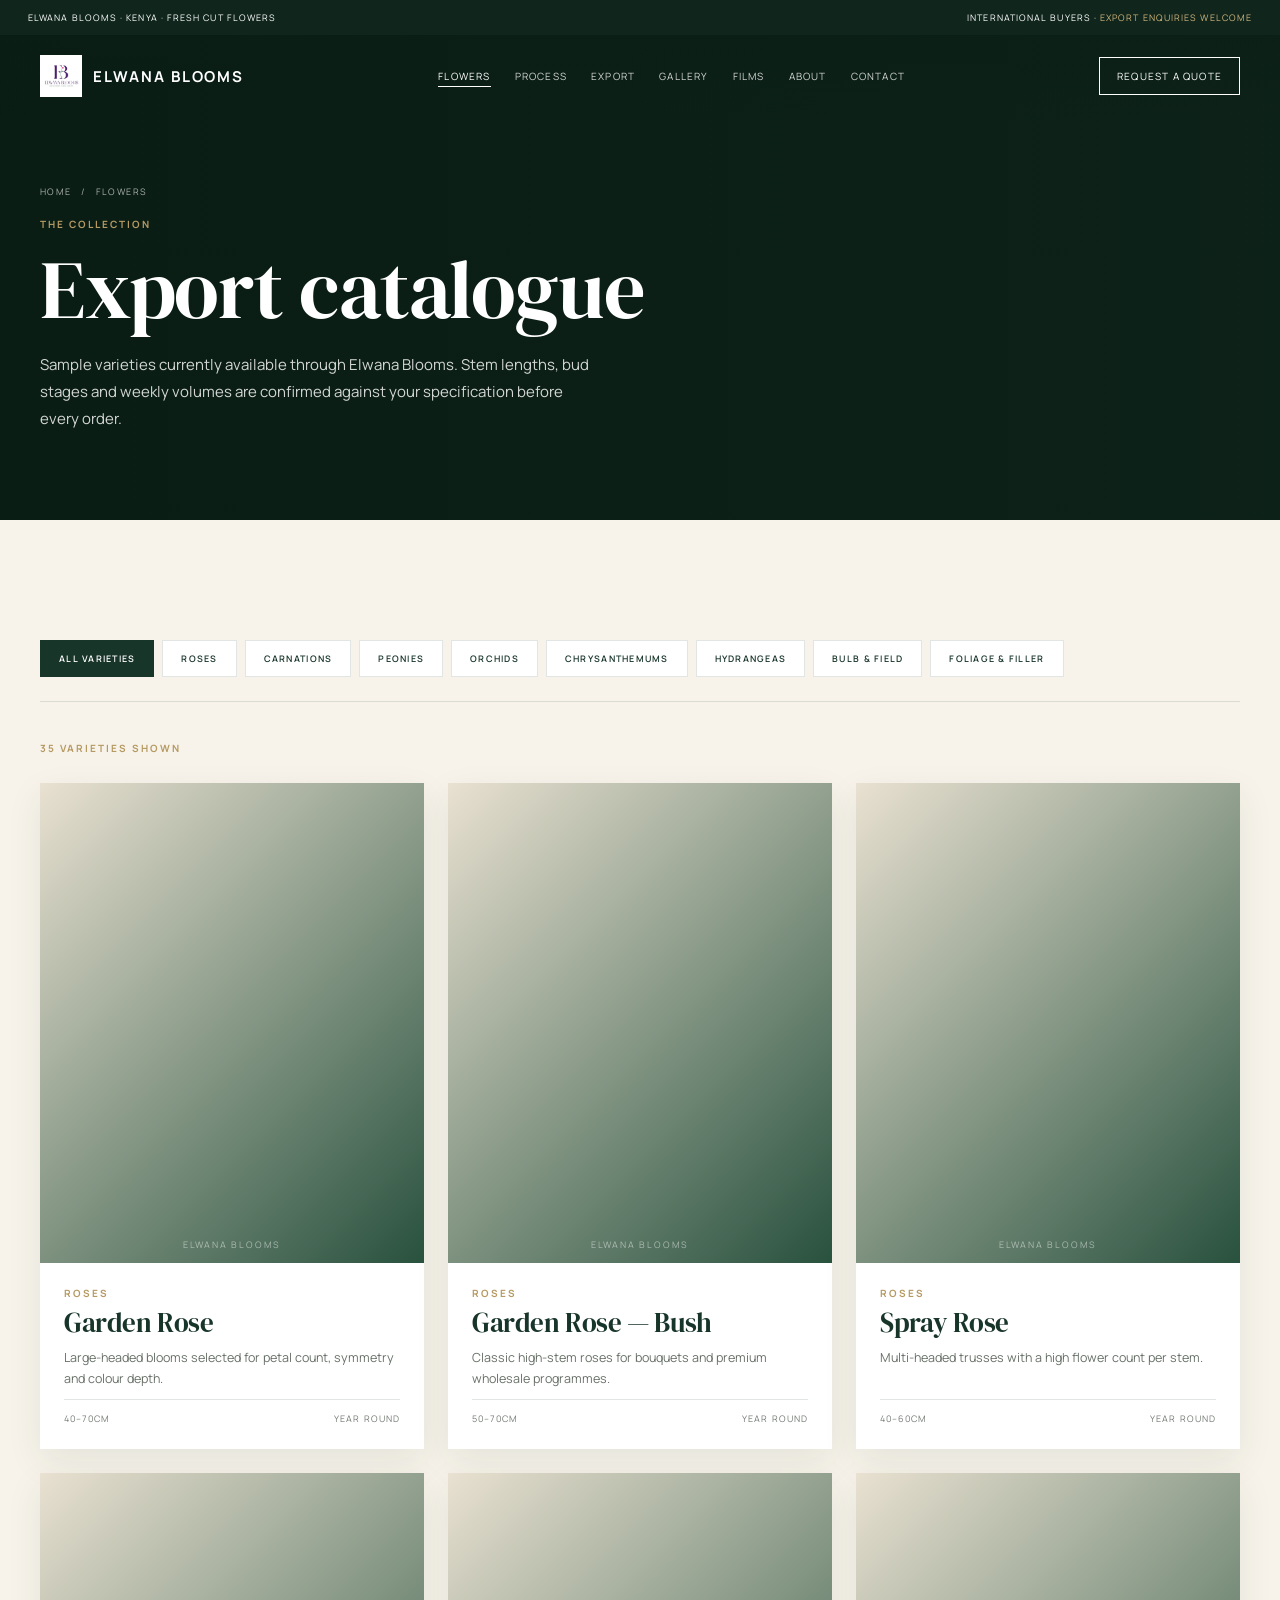
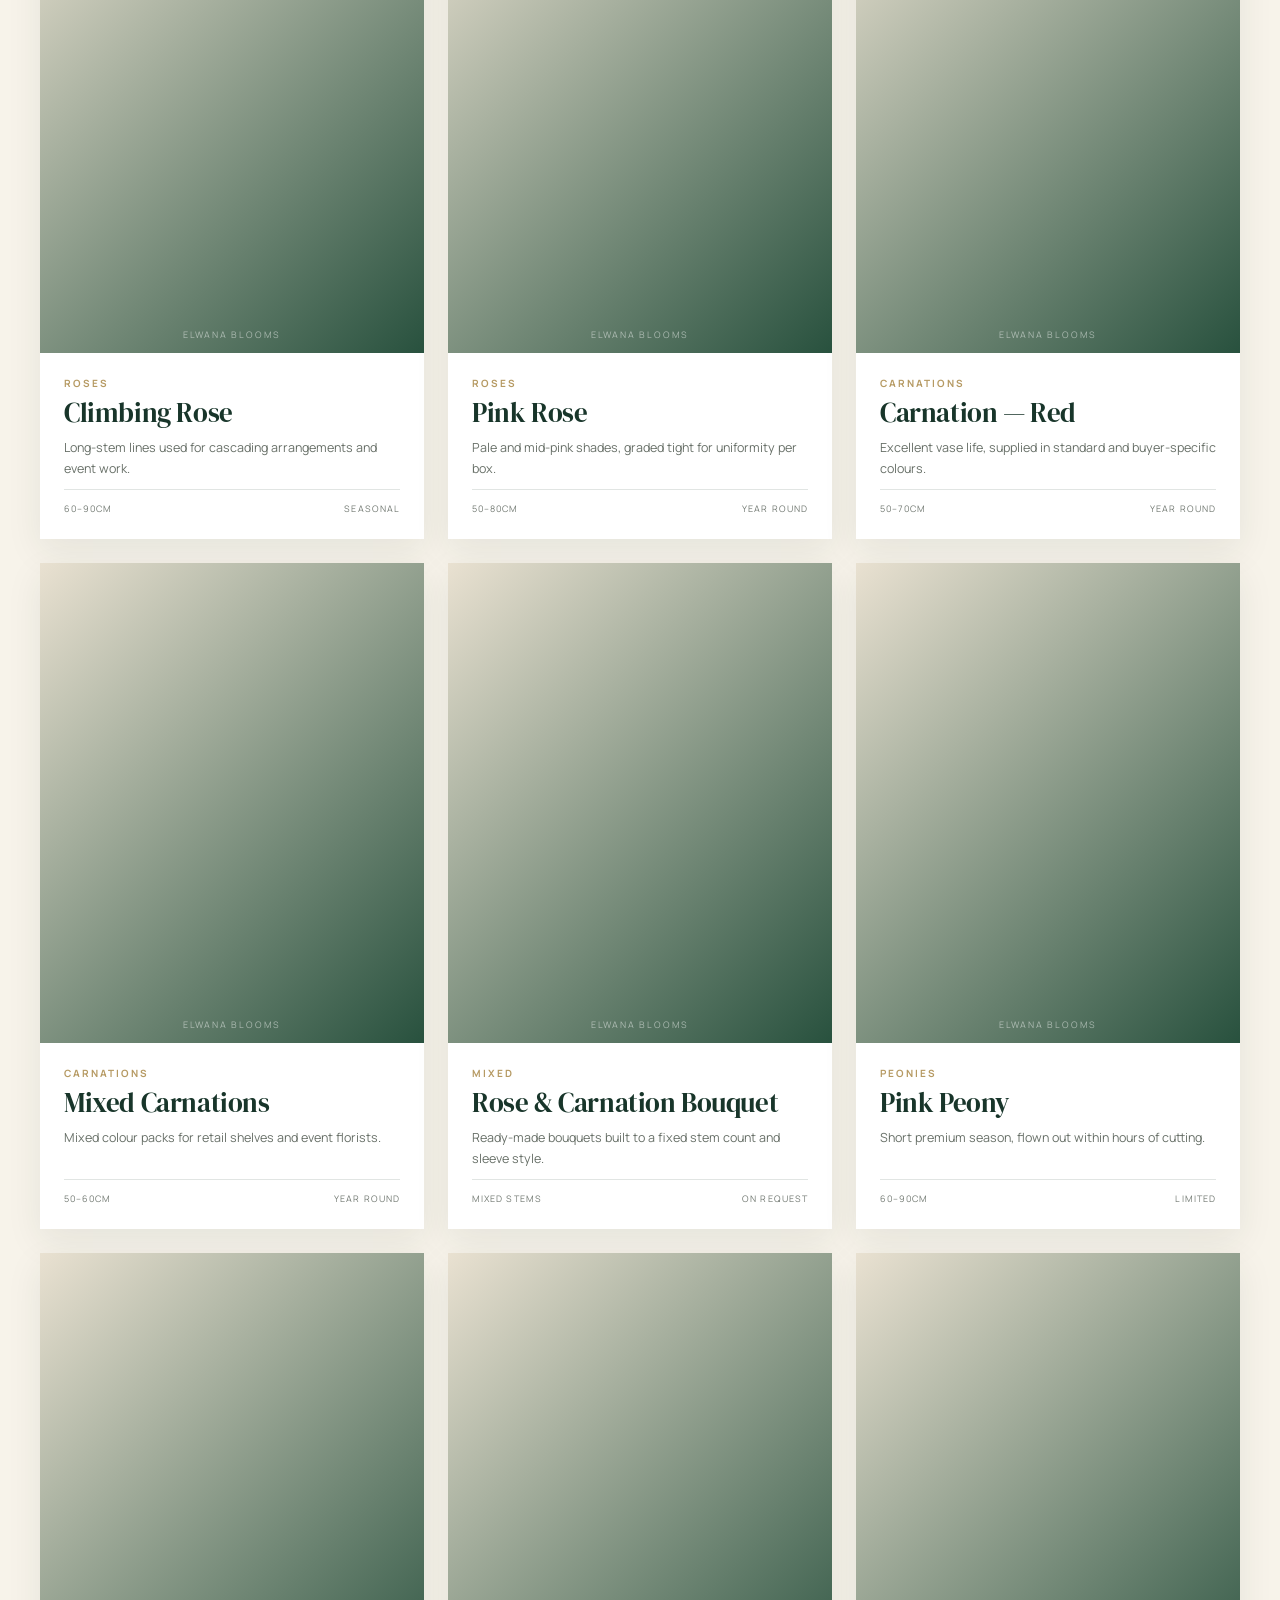
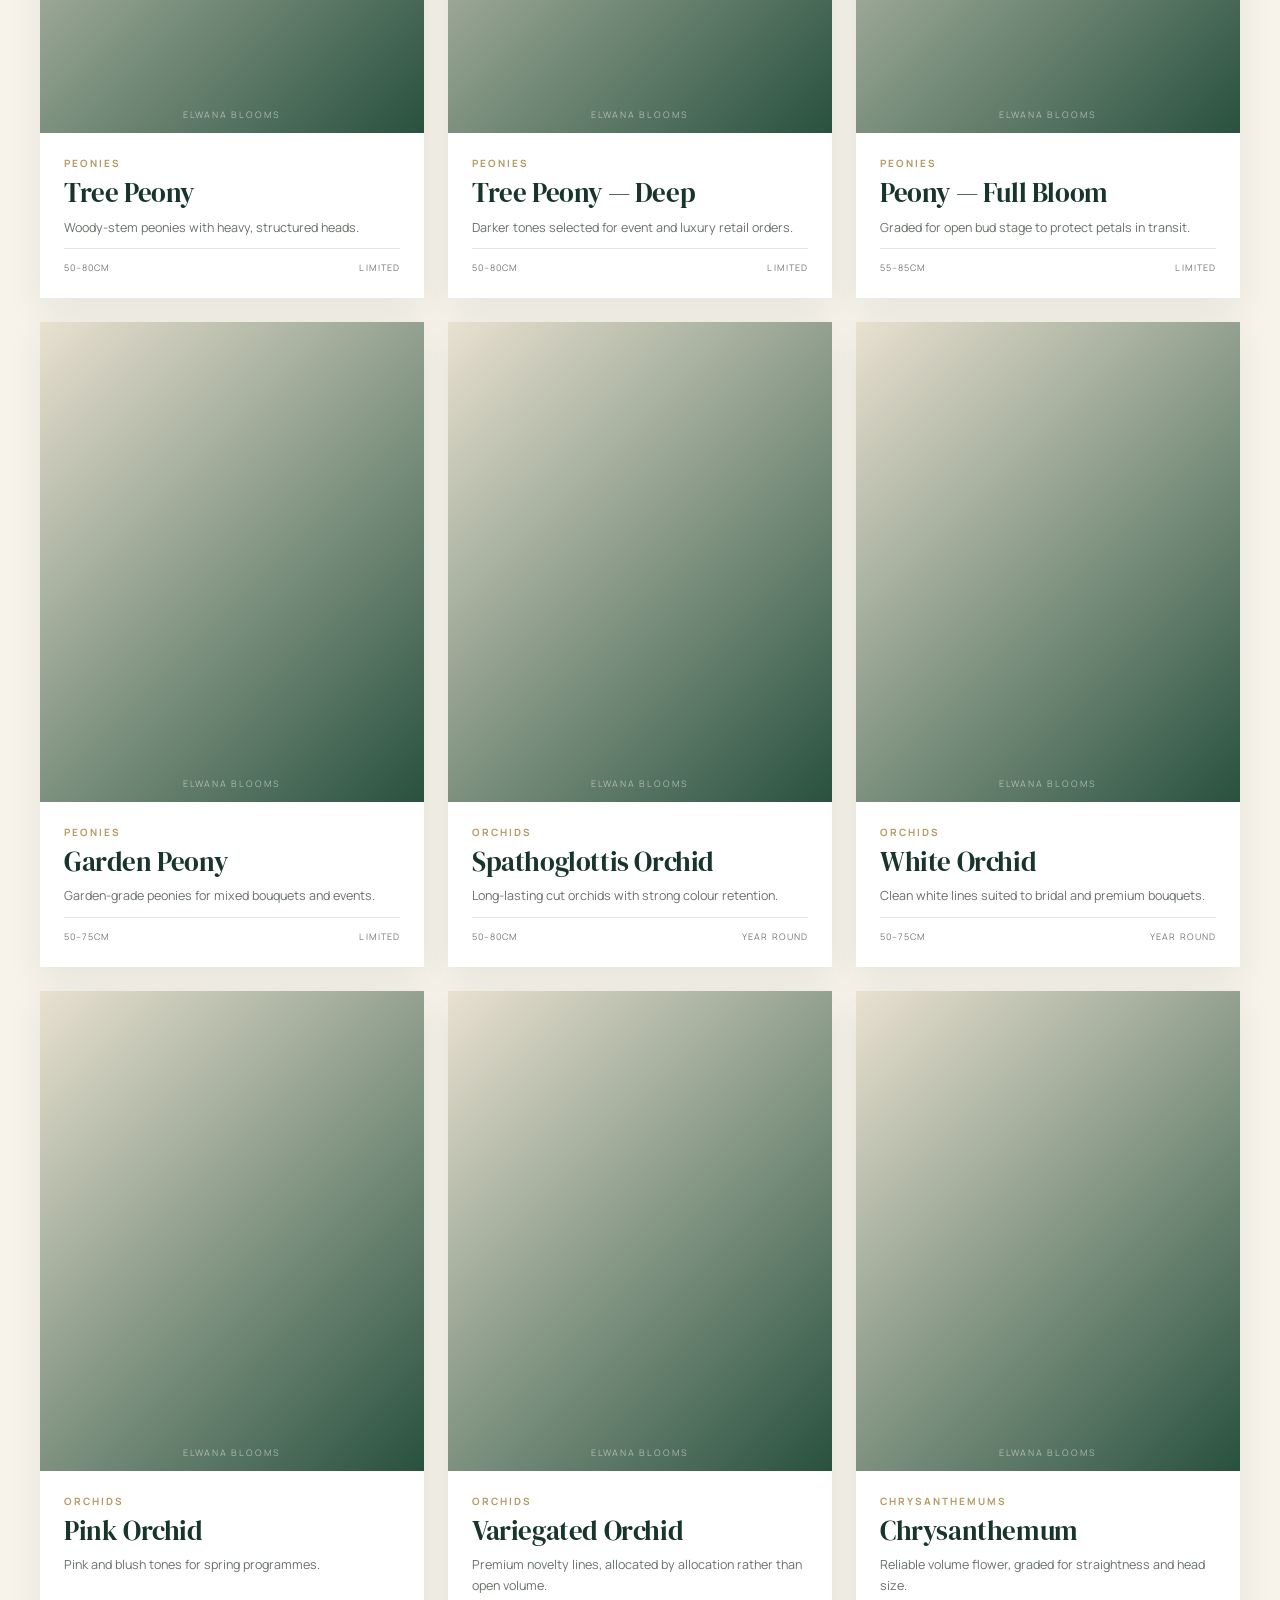
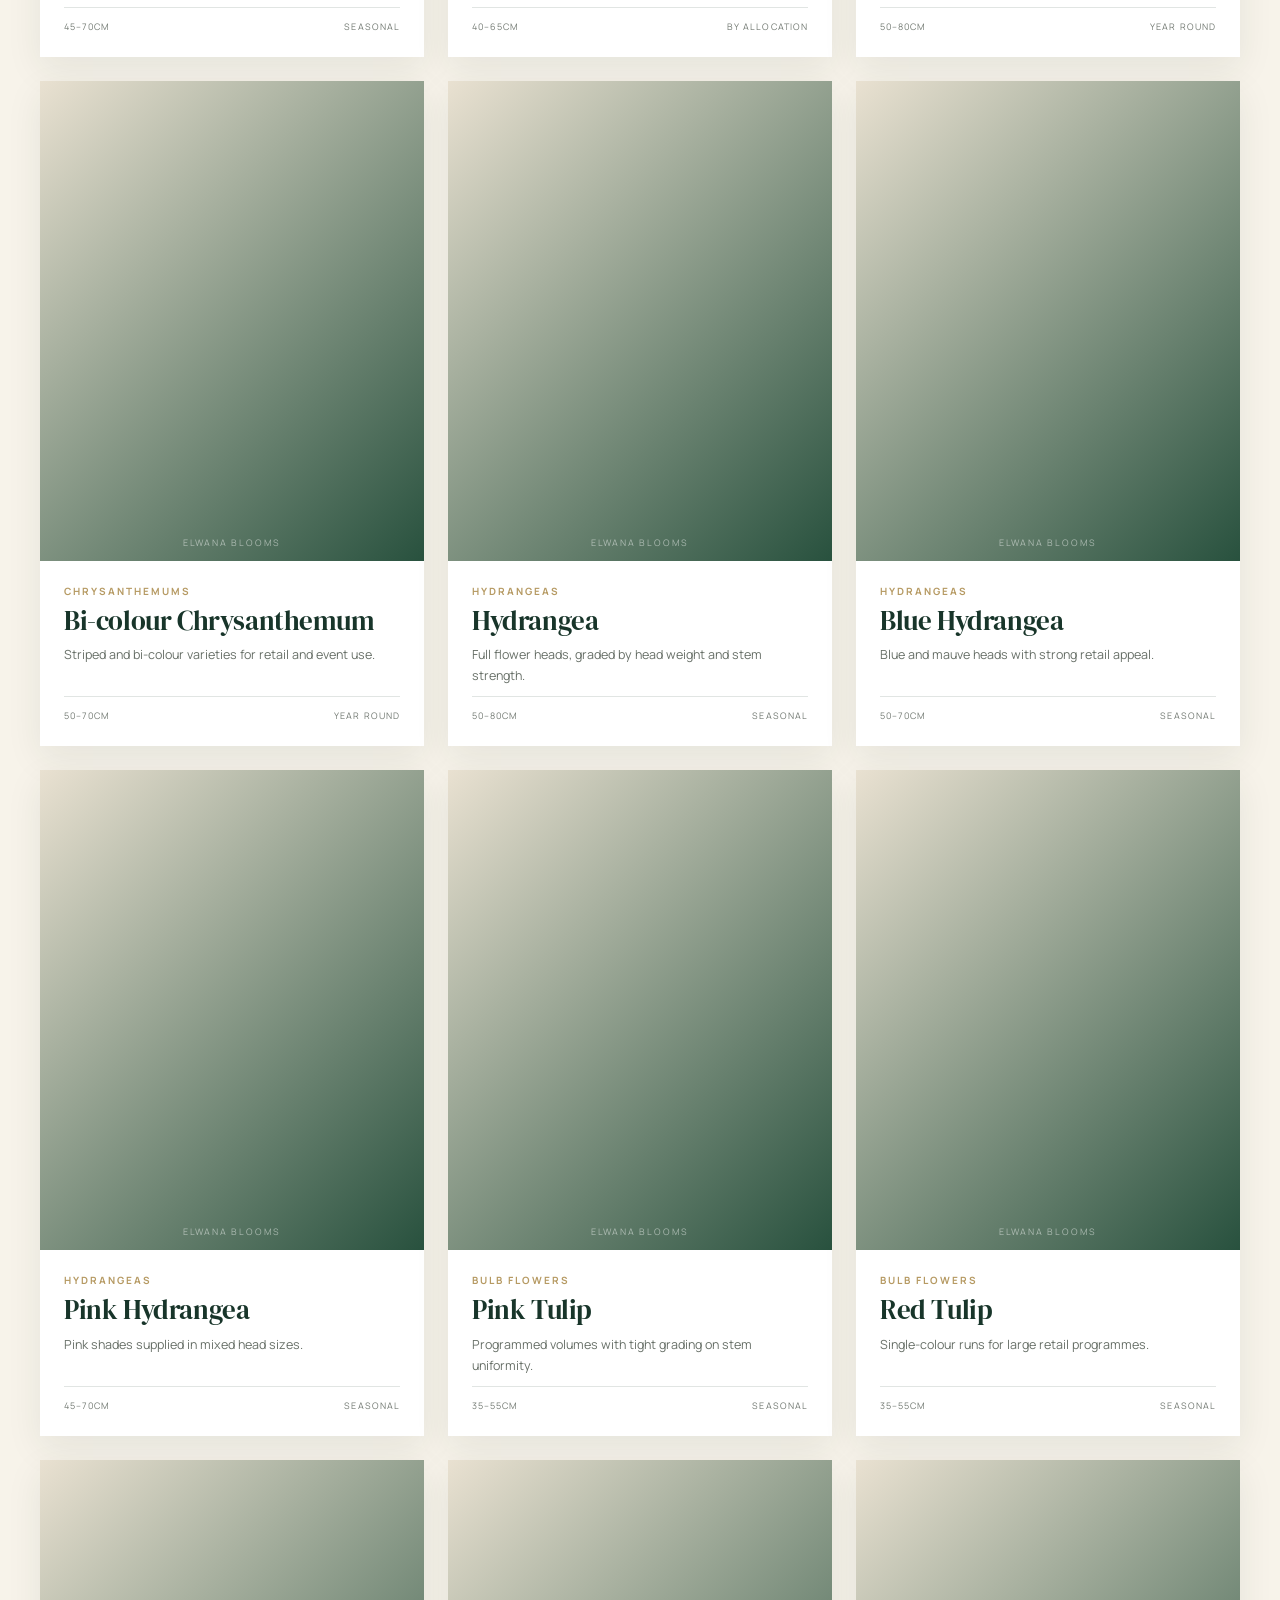
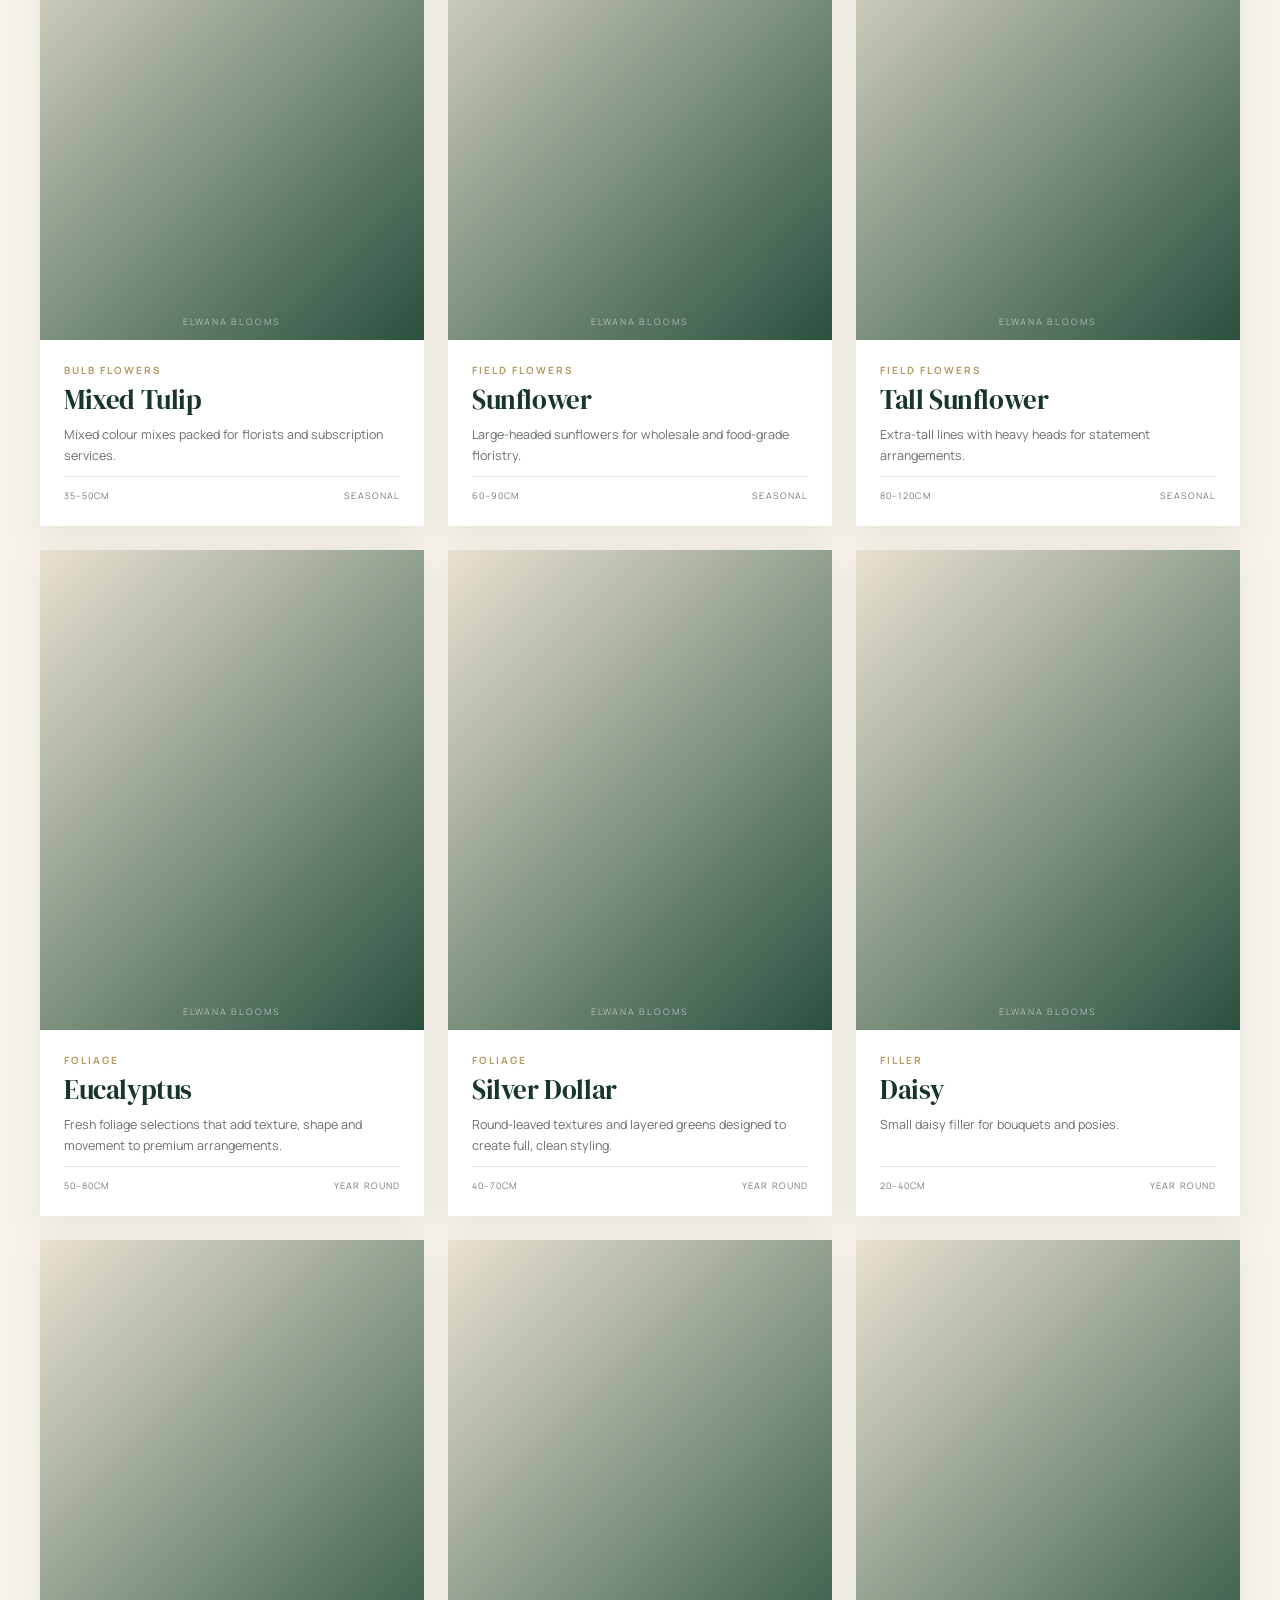
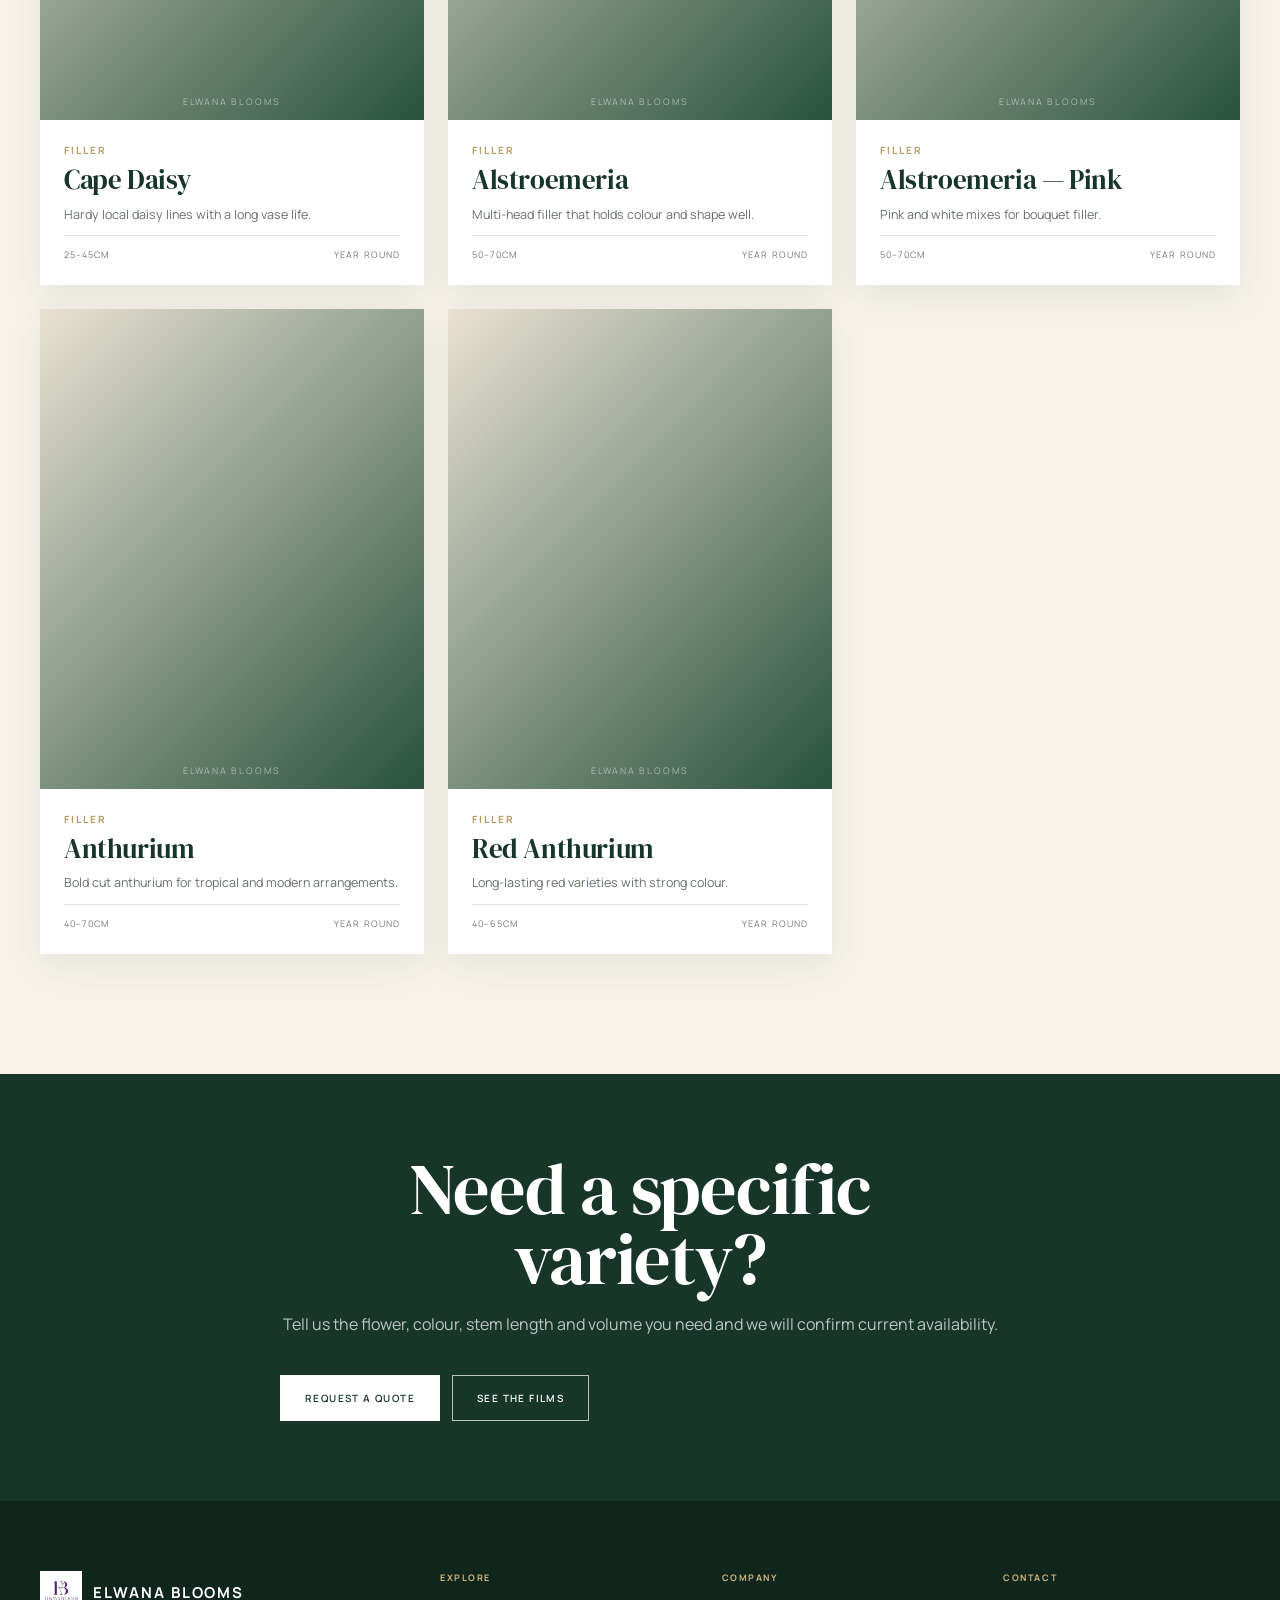
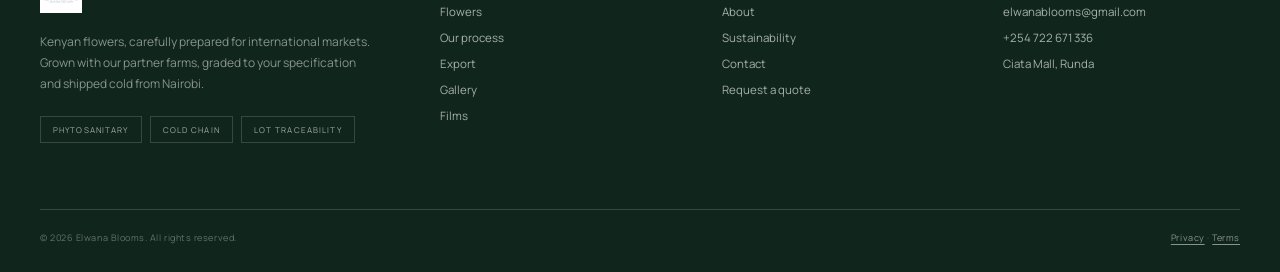
==== commit 0453428a: "Update flowers.html" ====
--- a/flowers.html
+++ b/flowers.html
@@ -453,24 +453,24 @@
 
             <article class="card reveal" data-tags="foliage">
                 <div class="card-media">
-                    <img src="https://thumb.wikimedia.org/wikipedia/commons/thumb/3/33/Eucalyptus_A_leaves_%288754103462%29.jpg/1280px-Eucalyptus_A_leaves_%288754103462%29.jpg" alt="Eucalyptus leaves" loading="lazy" decoding="async" width="1280" height="720">
+                    <img src="images/65.jfif" alt="Fresh eucalyptus-like foliage mix" loading="lazy" decoding="async" width="1280" height="720">
                 </div>
                 <div class="card-body">
                     <div class="eyebrow">Foliage</div>
                     <h3>Eucalyptus</h3>
-                    <p>Hardy foliage that gives bouquets structure and scent.</p>
+                    <p>Fresh foliage selections that add texture, shape and movement to premium arrangements.</p>
                     <div class="card-meta"><span>50&ndash;80cm</span><span>Year round</span></div>
                 </div>
             </article>
 
             <article class="card reveal" data-tags="foliage">
                 <div class="card-media">
-                    <img src="https://thumb.wikimedia.org/wikipedia/commons/thumb/2/2f/Eucalyptus_B_leaves_%288753005713%29.jpg/1280px-Eucalyptus_B_leaves_%288753005713%29.jpg" alt="Silver dollar eucalyptus" loading="lazy" decoding="async" width="1280" height="720">
+                    <img src="images/66.jfif" alt="Mixed stem foliage and flower textures" loading="lazy" decoding="async" width="1280" height="720">
                 </div>
                 <div class="card-body">
                     <div class="eyebrow">Foliage</div>
                     <h3>Silver Dollar</h3>
-                    <p>Round-leaved eucalyptus for styling and mechanics.</p>
+                    <p>Round-leaved textures and layered greens designed to create full, clean styling.</p>
                     <div class="card-meta"><span>40&ndash;70cm</span><span>Year round</span></div>
                 </div>
             </article>
@@ -662,4 +662,4 @@
 <script src="assets/js/main.js"></script>
 
 </body>
-</html>+</html>
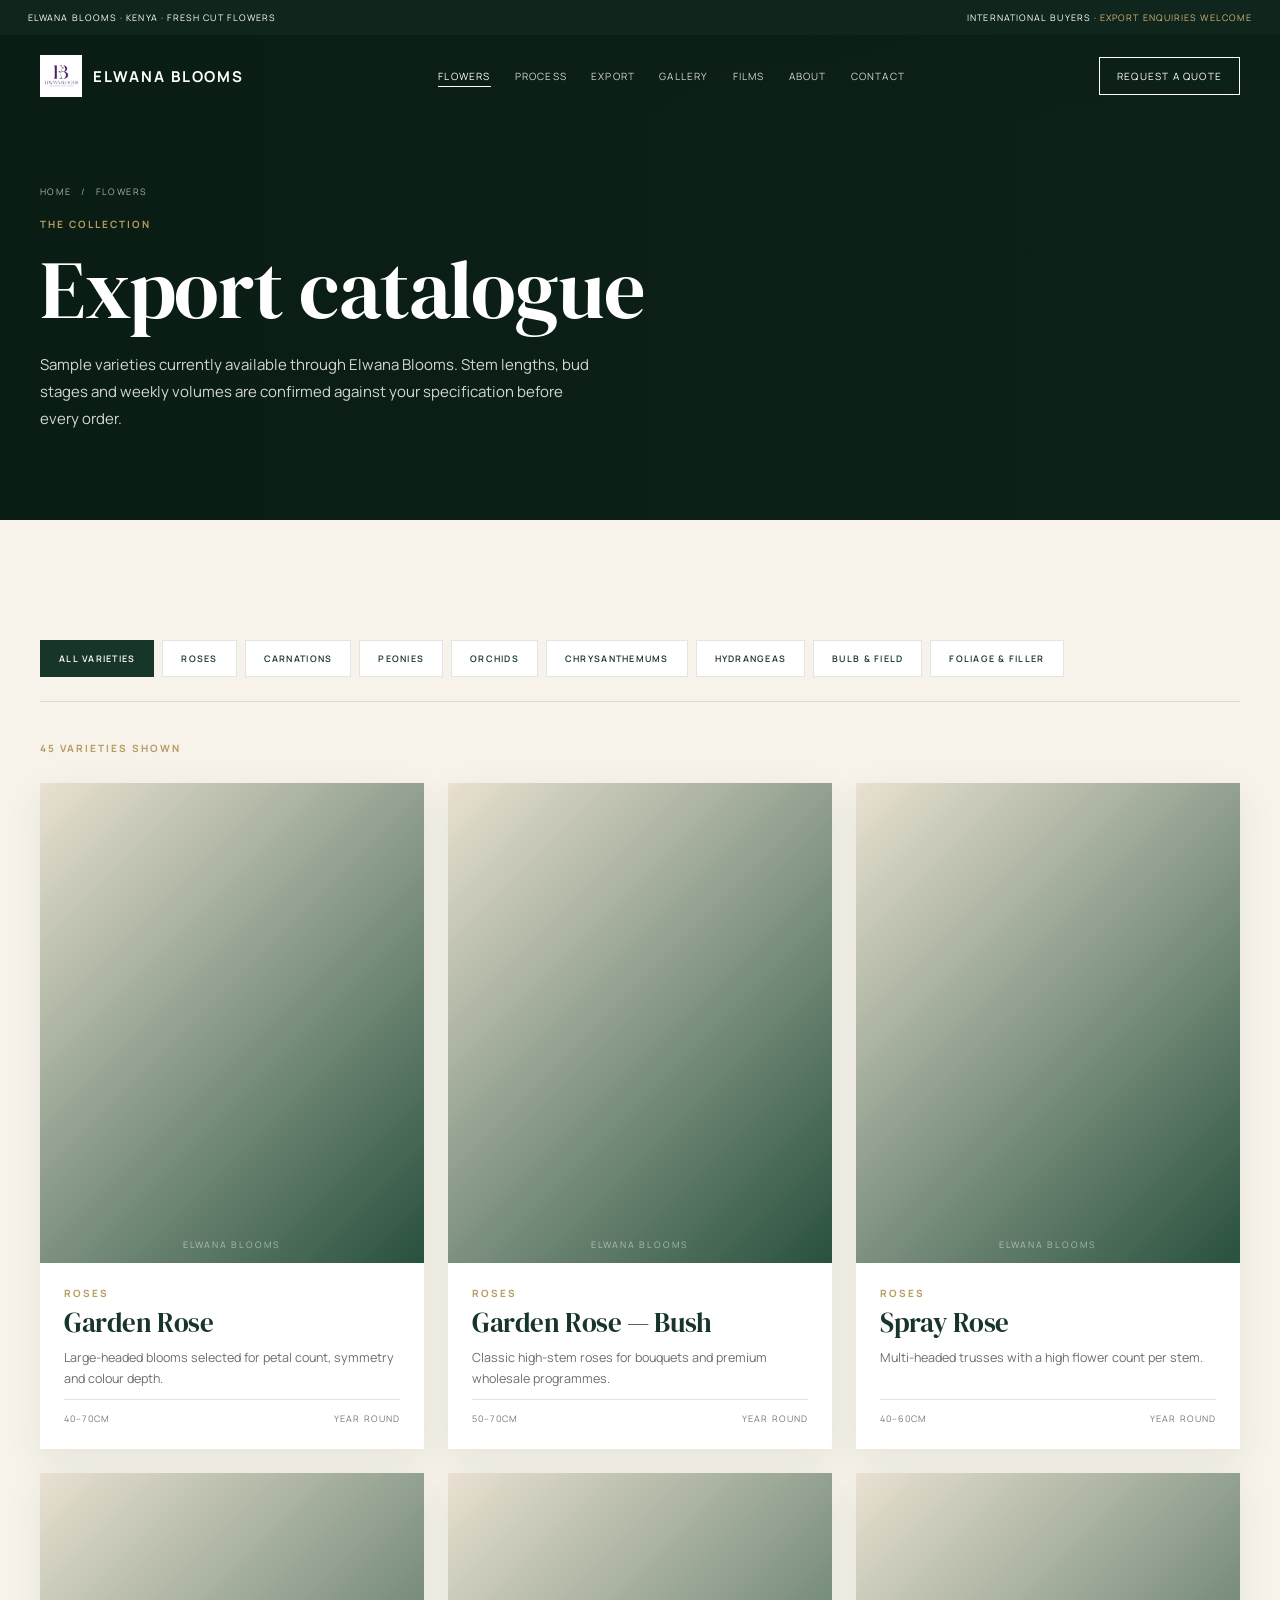
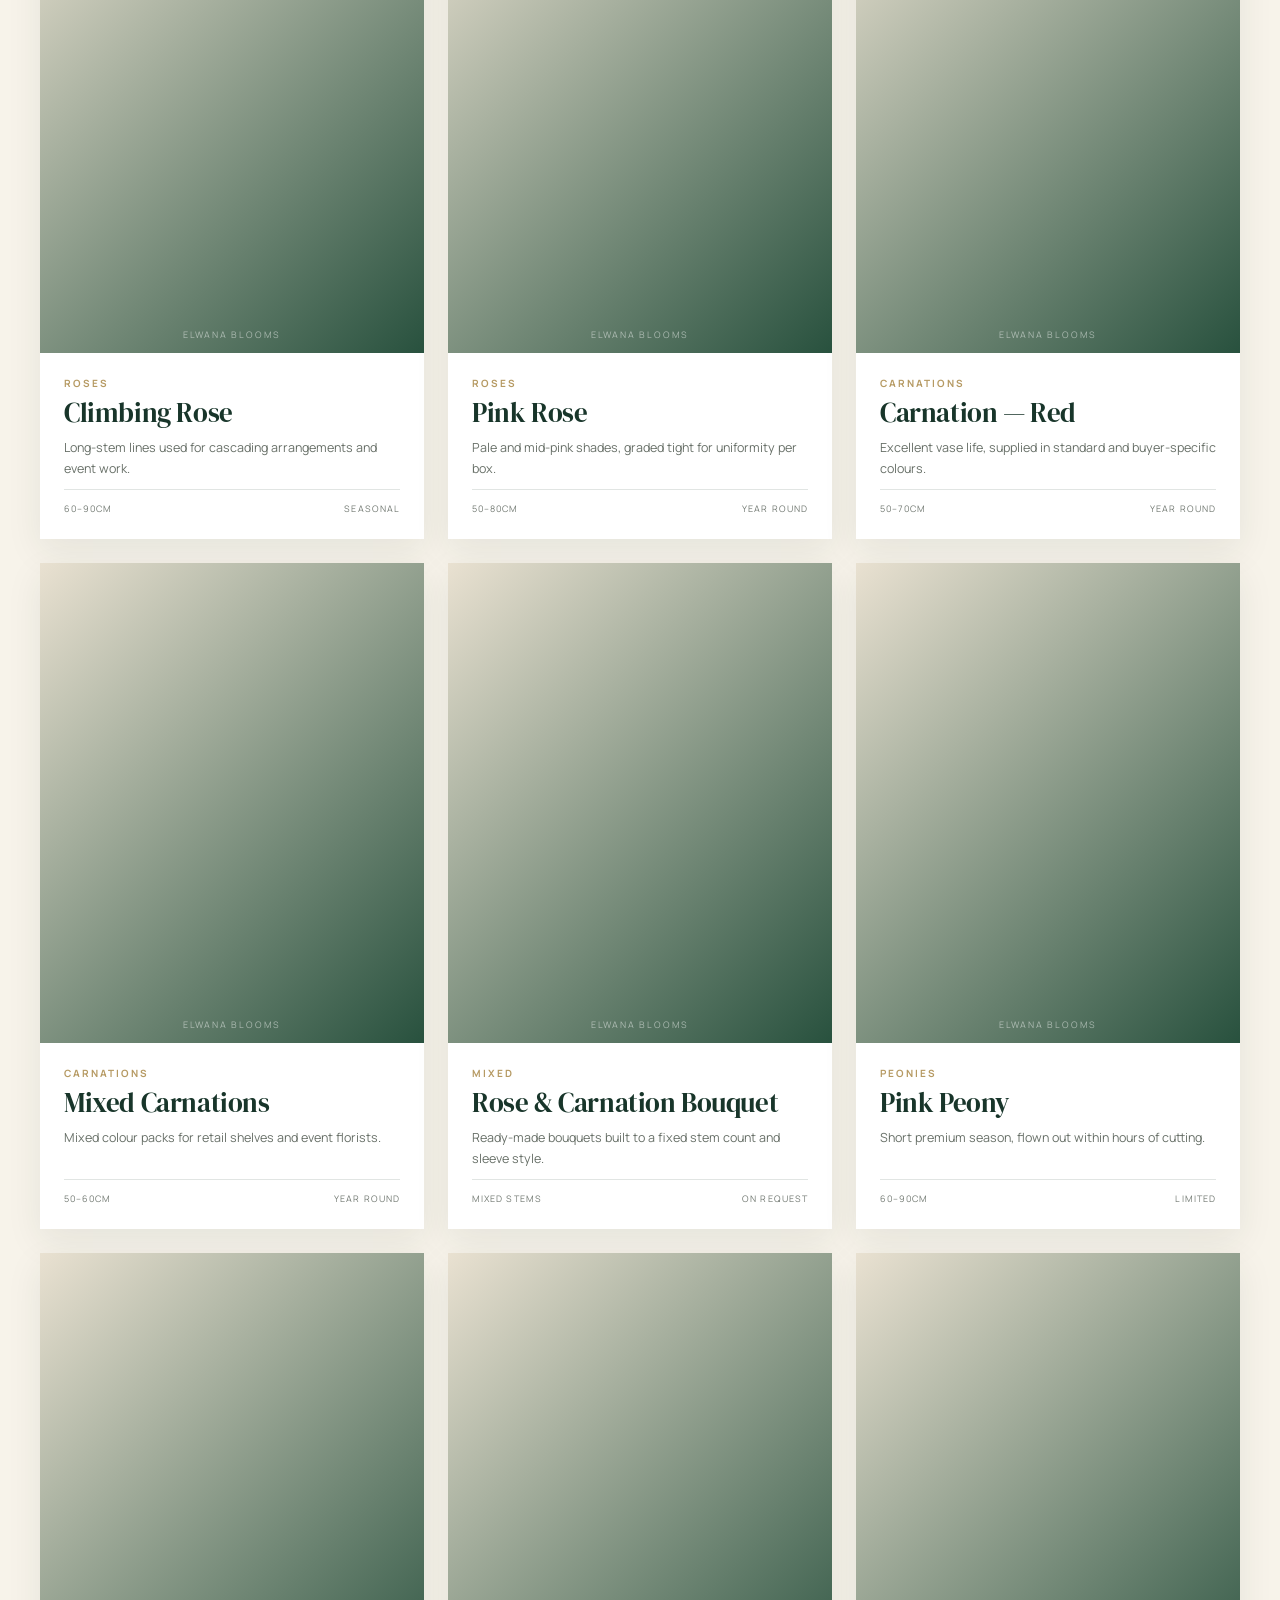
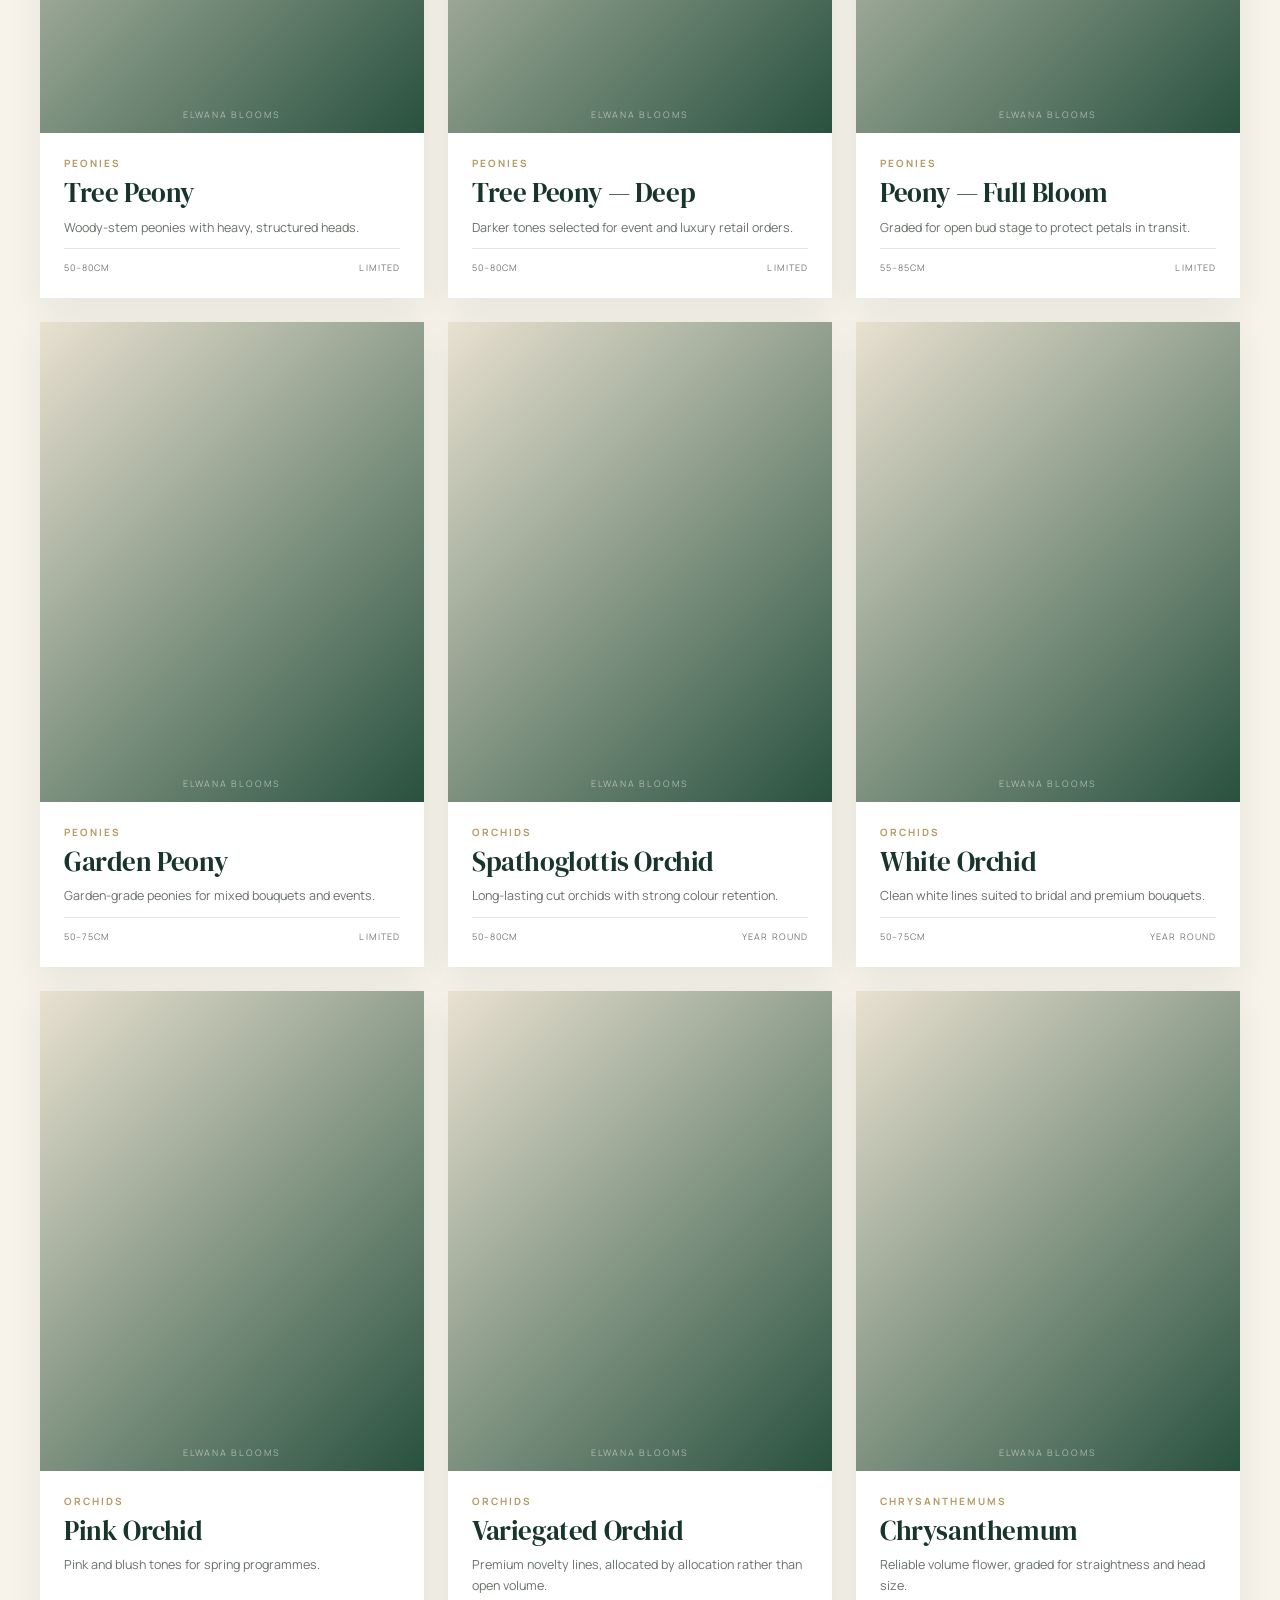
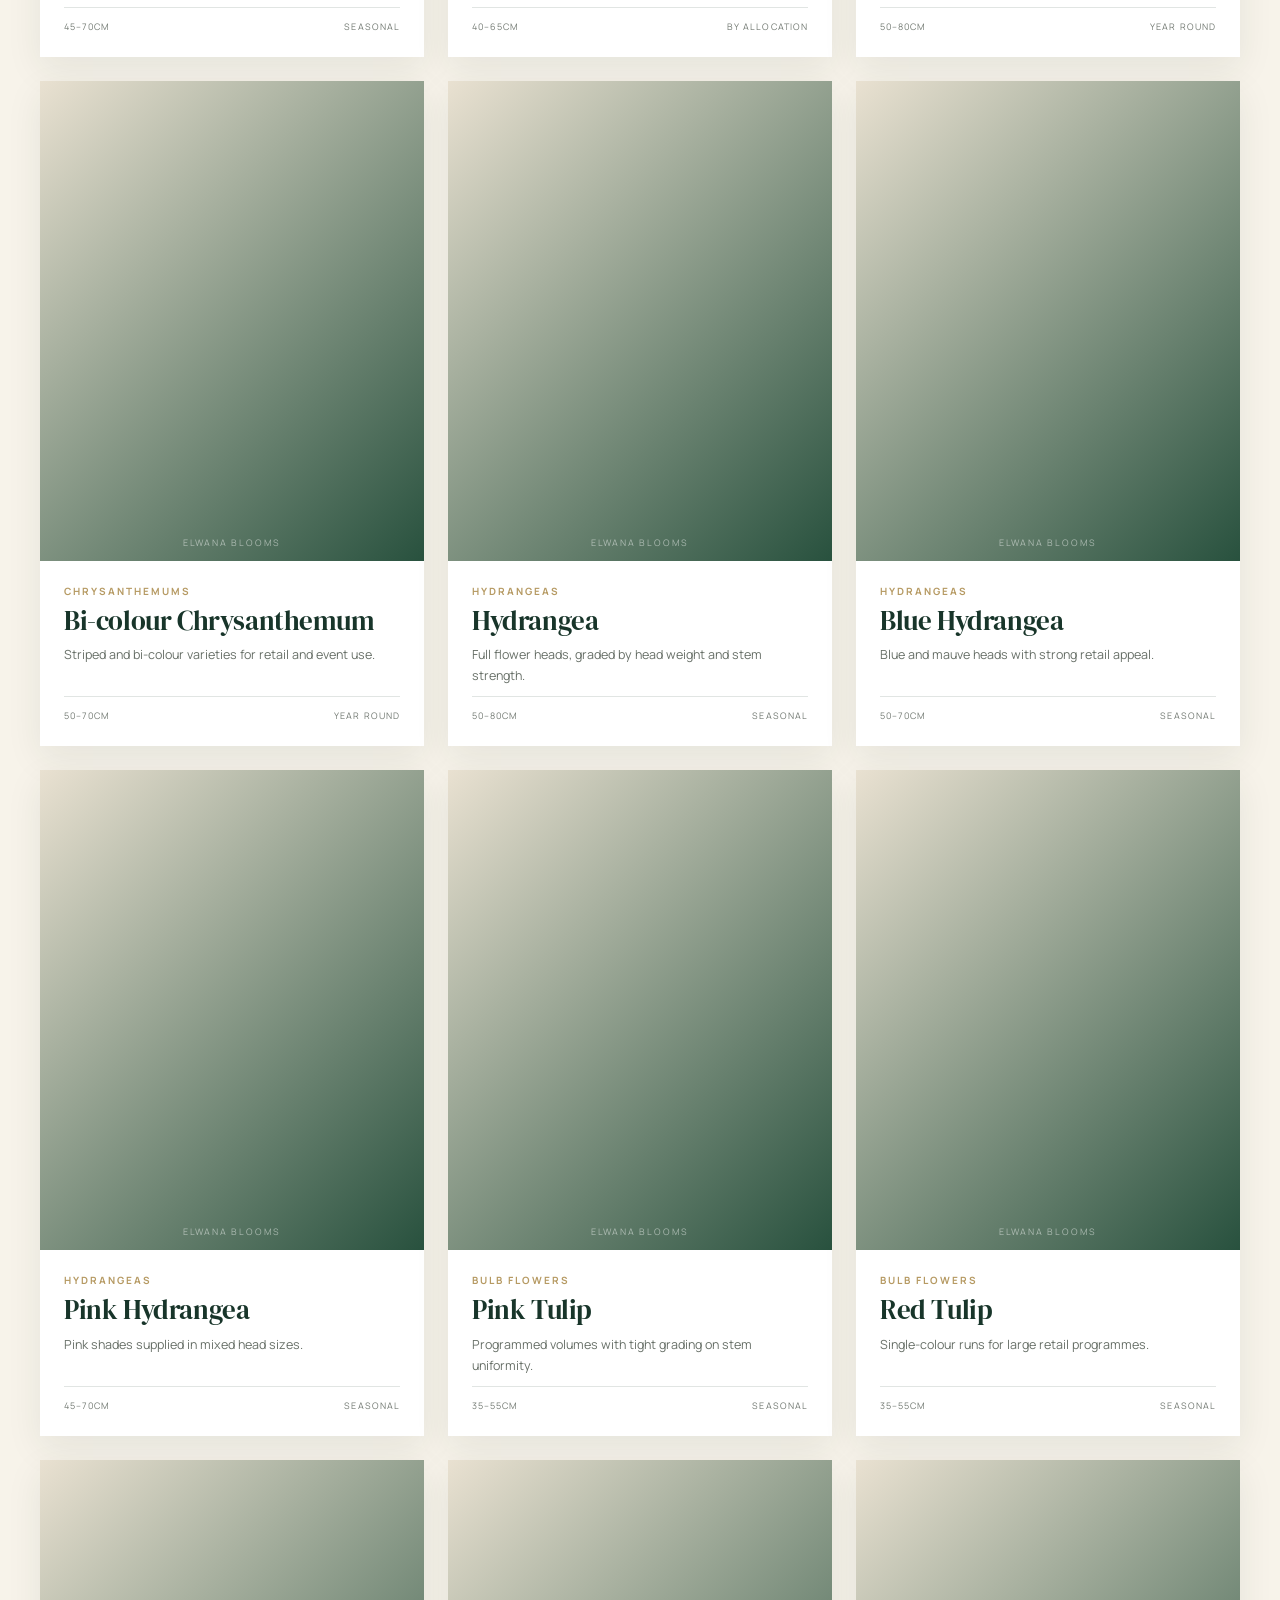
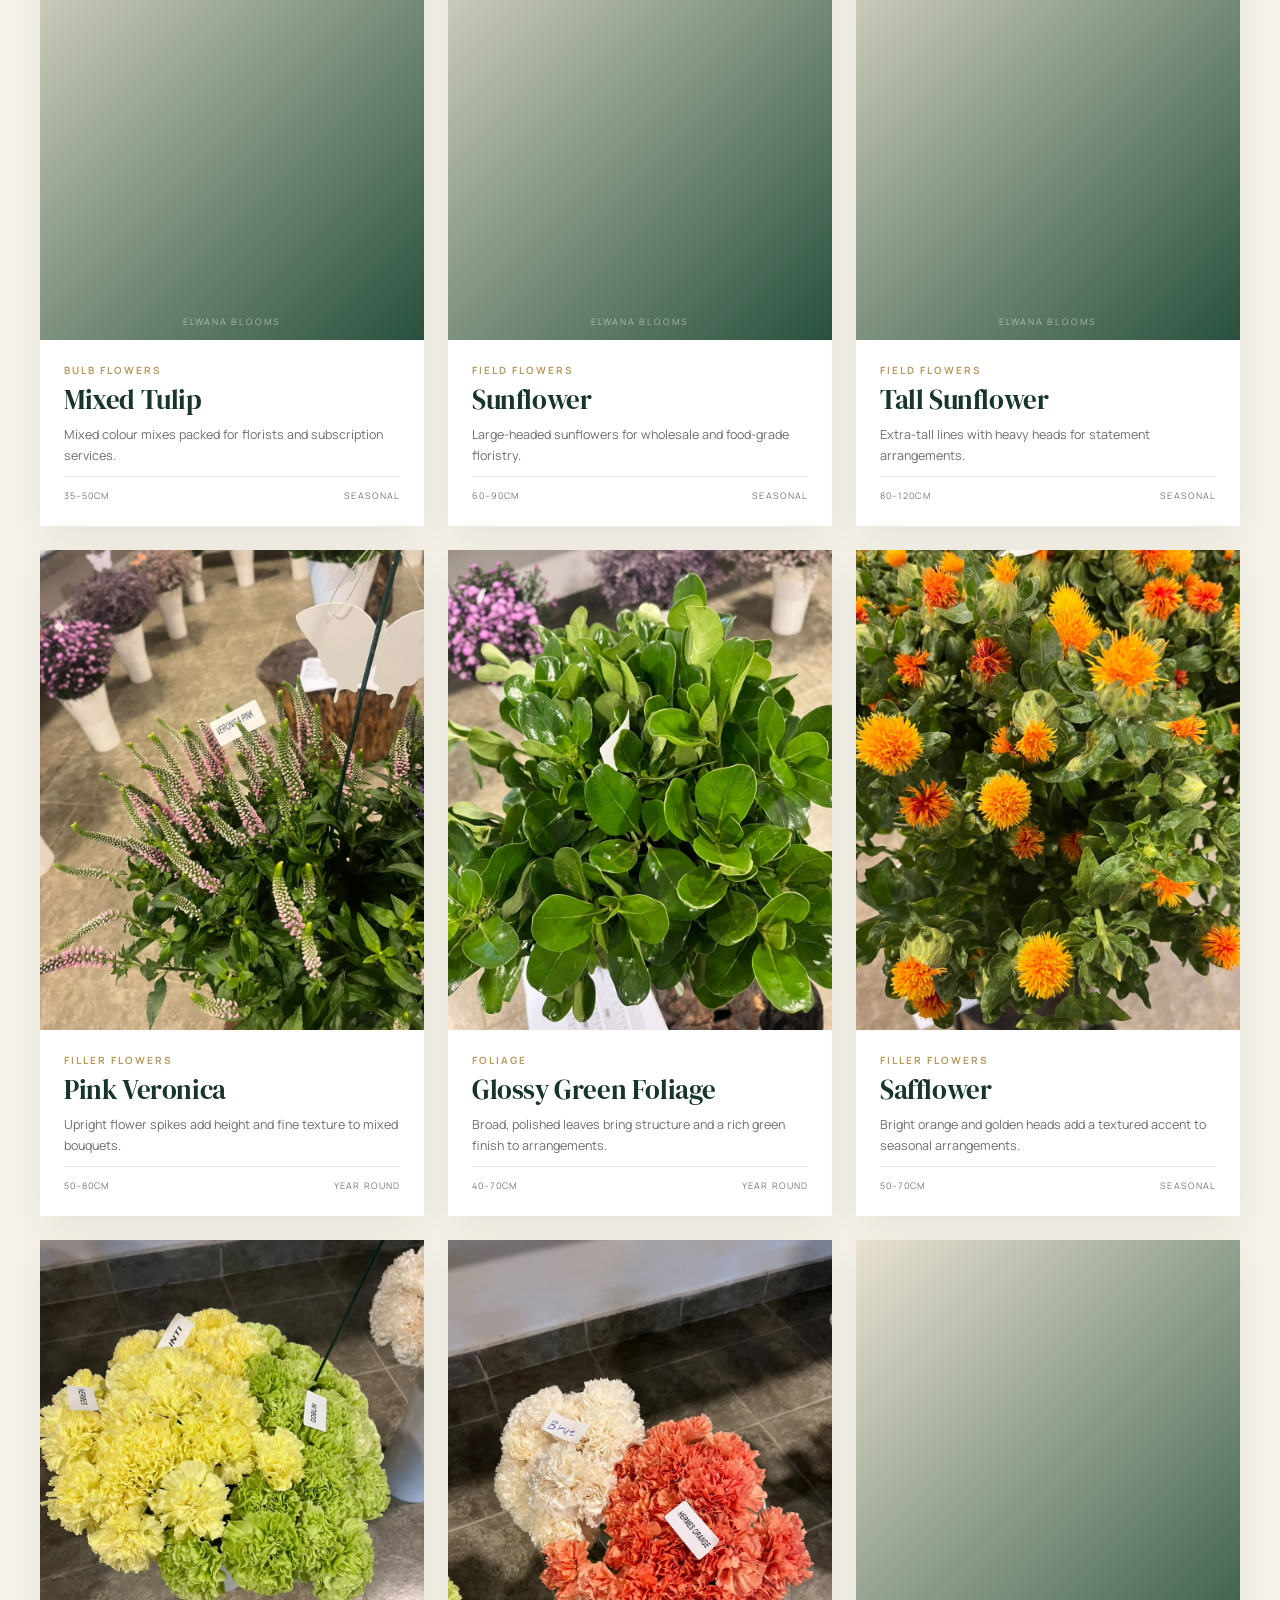
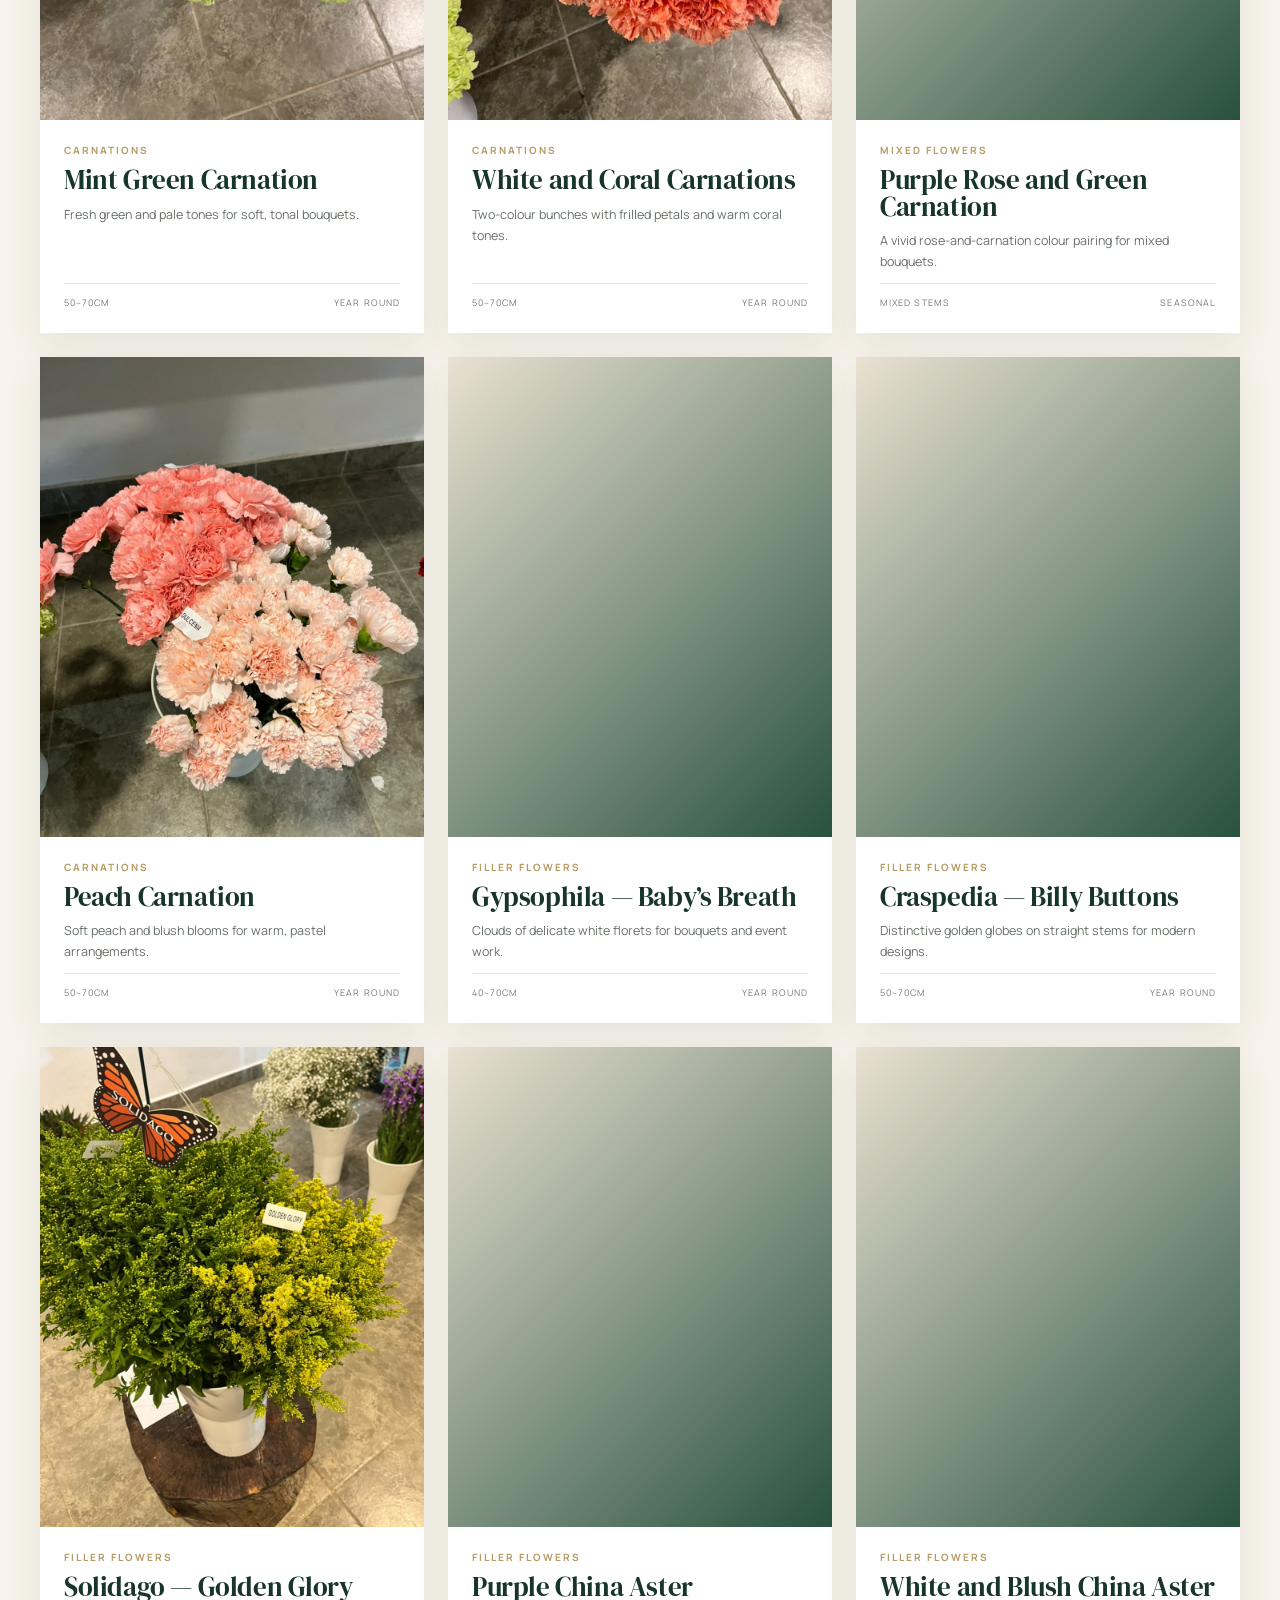
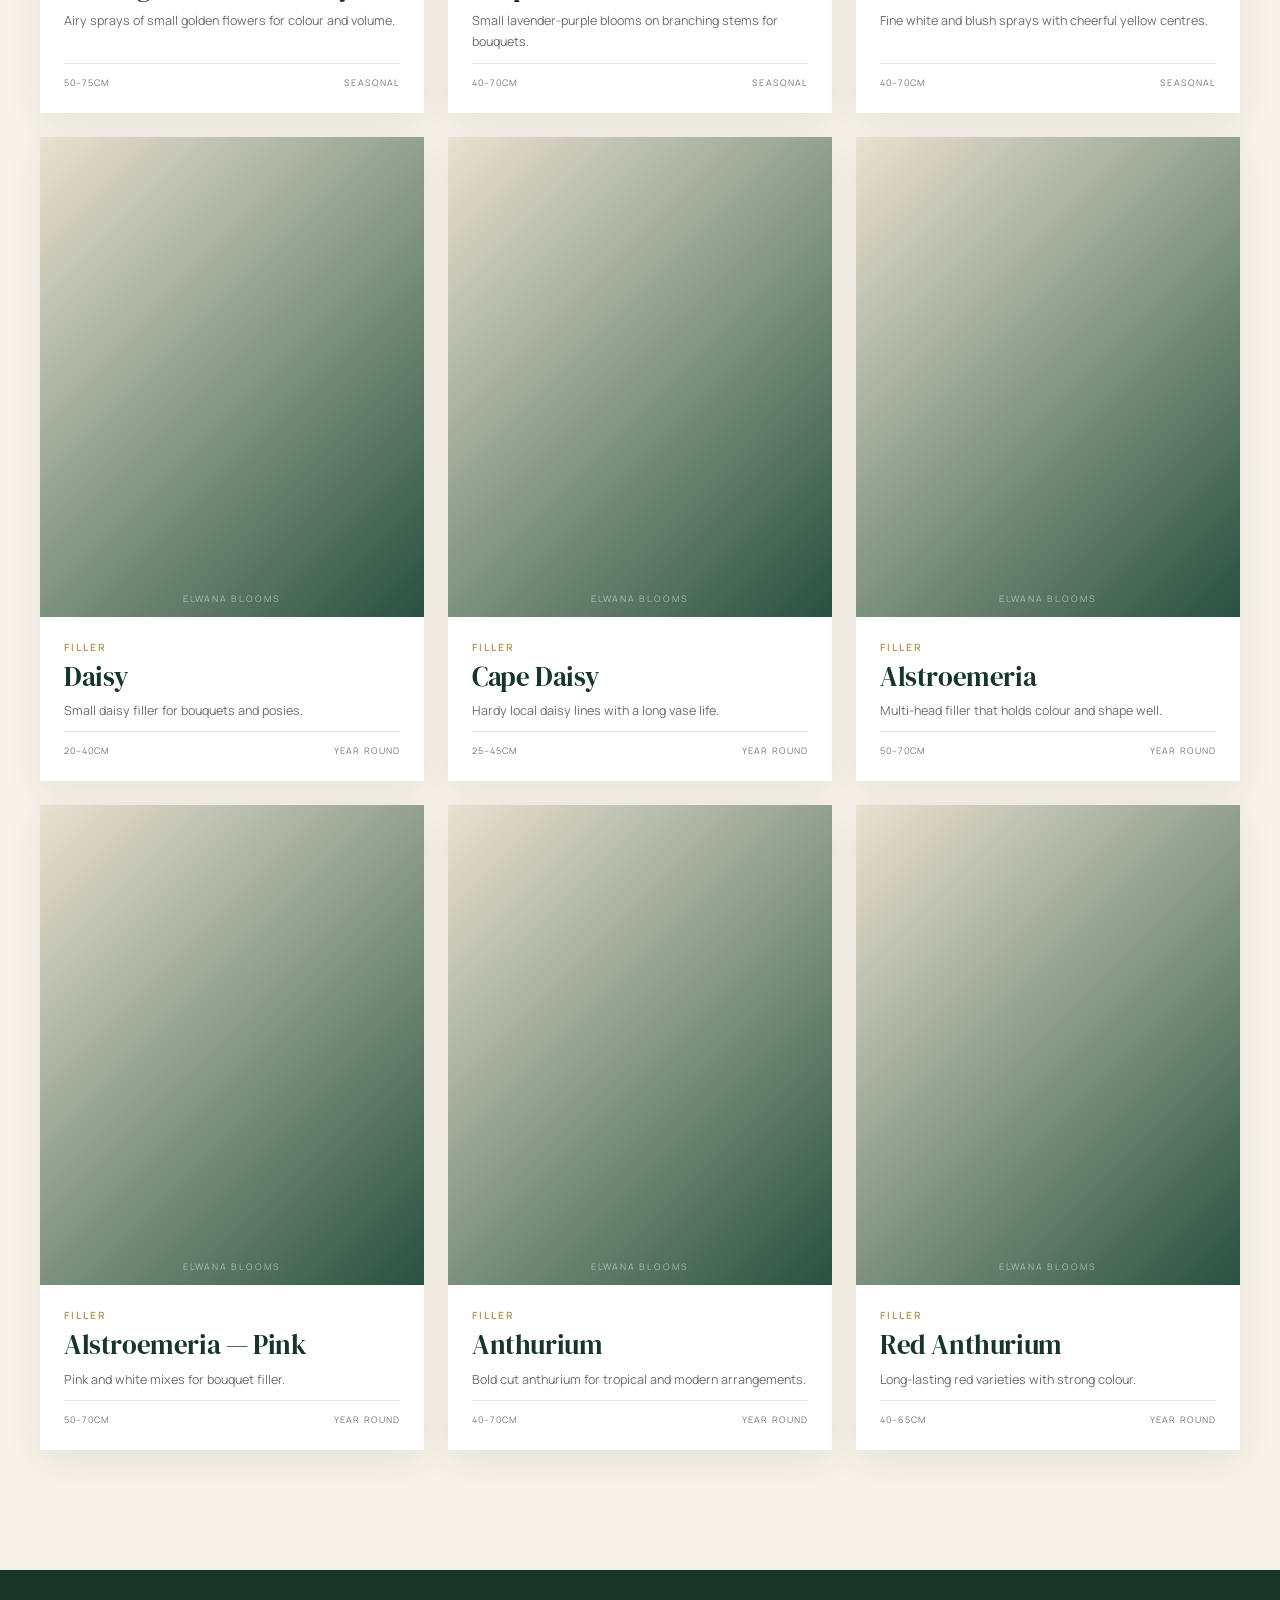
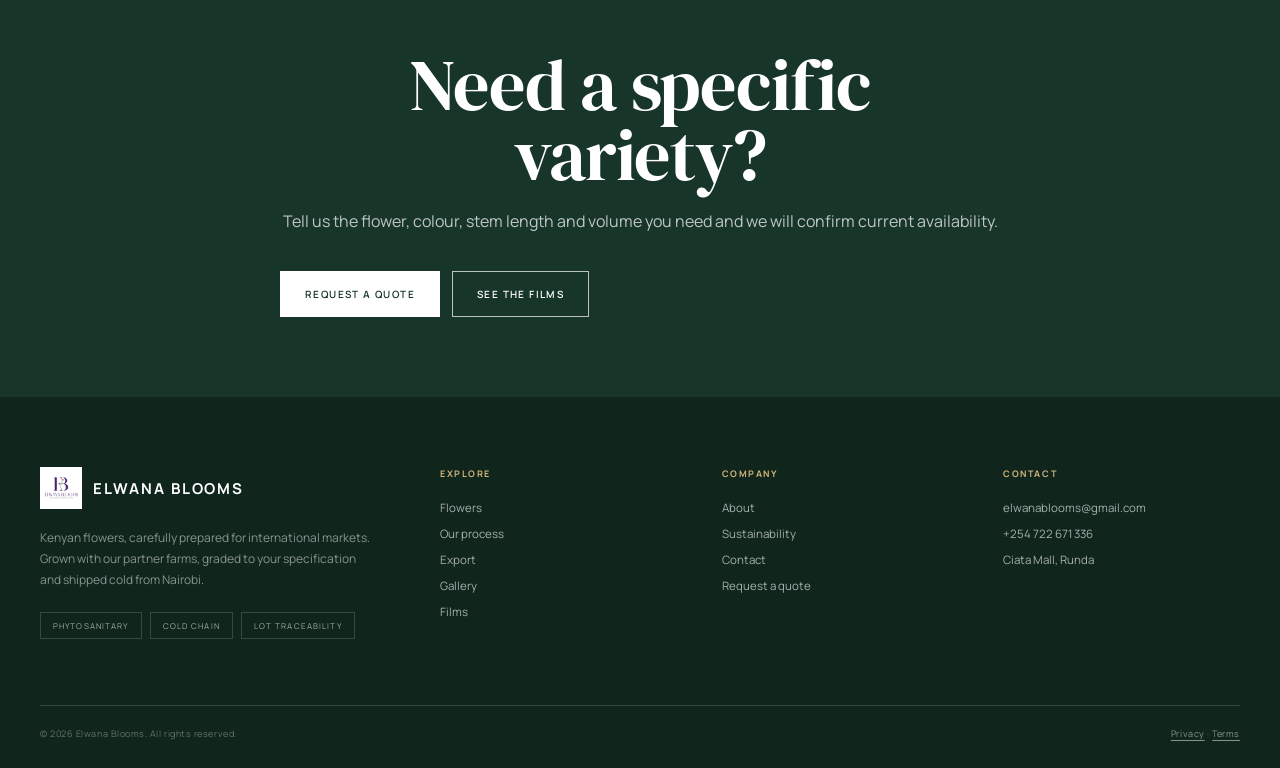
==== commit 916884f0: "Update flowers.html" ====
--- a/flowers.html
+++ b/flowers.html
@@ -5,7 +5,7 @@
 
     <meta name="viewport" content="width=device-width, initial-scale=1.0">
 
-    <meta name="description" content="Browse the Elwana Blooms export catalogue: garden roses, spray roses, carnations, peonies, orchids, chrysanthemums, hydrangeas, tulips, sunflowers and foliage.">
+    <meta name="description" content="Browse the Elwana Blooms export catalogue: roses, carnations, peonies, orchids, chrysanthemums, hydrangeas, tulips, sunflowers, asters, Veronica, safflower and foliage.">
 
     <meta name="theme-color" content="#18352a">
 
@@ -123,7 +123,7 @@
             <button class="filter-btn" type="button" data-filter="foliage">Foliage &amp; filler</button>
         </div>
 
-        <p class="eyebrow" id="filterNote" style="margin-bottom:28px">35 varieties shown</p>
+        <p class="eyebrow" id="filterNote" style="margin-bottom:28px">45 varieties shown</p>
 
         <div class="card-grid" id="flowerGrid">
 
@@ -453,25 +453,145 @@
 
             <article class="card reveal" data-tags="foliage">
                 <div class="card-media">
-                    <img src="images/65.jfif" alt="Fresh eucalyptus-like foliage mix" loading="lazy" decoding="async" width="1280" height="720">
+                    <img src="images/65.jfif" alt="Pink Veronica flower spikes" loading="lazy" decoding="async" width="1280" height="720">
+                </div>
+                <div class="card-body">
+                    <div class="eyebrow">Filler flowers</div>
+                    <h3>Pink Veronica</h3>
+                    <p>Upright flower spikes add height and fine texture to mixed bouquets.</p>
+                    <div class="card-meta"><span>50&ndash;80cm</span><span>Year round</span></div>
+                </div>
+            </article>
+
+            <article class="card reveal" data-tags="foliage">
+                <div class="card-media">
+                    <img src="images/66.jfif" alt="Glossy oval green foliage" loading="lazy" decoding="async" width="1280" height="720">
                 </div>
                 <div class="card-body">
                     <div class="eyebrow">Foliage</div>
-                    <h3>Eucalyptus</h3>
-                    <p>Fresh foliage selections that add texture, shape and movement to premium arrangements.</p>
-                    <div class="card-meta"><span>50&ndash;80cm</span><span>Year round</span></div>
-                </div>
-            </article>
-
-            <article class="card reveal" data-tags="foliage">
-                <div class="card-media">
-                    <img src="images/66.jfif" alt="Mixed stem foliage and flower textures" loading="lazy" decoding="async" width="1280" height="720">
-                </div>
-                <div class="card-body">
-                    <div class="eyebrow">Foliage</div>
-                    <h3>Silver Dollar</h3>
-                    <p>Round-leaved textures and layered greens designed to create full, clean styling.</p>
+                    <h3>Glossy Green Foliage</h3>
+                    <p>Broad, polished leaves bring structure and a rich green finish to arrangements.</p>
                     <div class="card-meta"><span>40&ndash;70cm</span><span>Year round</span></div>
+                </div>
+            </article>
+
+            <article class="card reveal" data-tags="foliage">
+                <div class="card-media">
+                    <img src="images/67.jfif" alt="Orange safflower blooms" loading="lazy" decoding="async" width="1280" height="720">
+                </div>
+                <div class="card-body">
+                    <div class="eyebrow">Filler flowers</div>
+                    <h3>Safflower</h3>
+                    <p>Bright orange and golden heads add a textured accent to seasonal arrangements.</p>
+                    <div class="card-meta"><span>50&ndash;70cm</span><span>Seasonal</span></div>
+                </div>
+            </article>
+
+            <article class="card reveal" data-tags="carnations">
+                <div class="card-media">
+                    <img src="images/68.jfif" alt="Pale yellow and mint green carnations" loading="lazy" decoding="async" width="1280" height="720">
+                </div>
+                <div class="card-body">
+                    <div class="eyebrow">Carnations</div>
+                    <h3>Mint Green Carnation</h3>
+                    <p>Fresh green and pale tones for soft, tonal bouquets.</p>
+                    <div class="card-meta"><span>50&ndash;70cm</span><span>Year round</span></div>
+                </div>
+            </article>
+
+            <article class="card reveal" data-tags="carnations">
+                <div class="card-media">
+                    <img src="images/69.jfif" alt="White and coral carnations" loading="lazy" decoding="async" width="1280" height="720">
+                </div>
+                <div class="card-body">
+                    <div class="eyebrow">Carnations</div>
+                    <h3>White and Coral Carnations</h3>
+                    <p>Two-colour bunches with frilled petals and warm coral tones.</p>
+                    <div class="card-meta"><span>50&ndash;70cm</span><span>Year round</span></div>
+                </div>
+            </article>
+
+            <article class="card reveal" data-tags="carnations roses">
+                <div class="card-media">
+                    <img src="images/70.jfif" alt="Purple roses beside green carnations" loading="lazy" decoding="async" width="1280" height="720">
+                </div>
+                <div class="card-body">
+                    <div class="eyebrow">Mixed flowers</div>
+                    <h3>Purple Rose and Green Carnation</h3>
+                    <p>A vivid rose-and-carnation colour pairing for mixed bouquets.</p>
+                    <div class="card-meta"><span>Mixed stems</span><span>Seasonal</span></div>
+                </div>
+            </article>
+
+            <article class="card reveal" data-tags="carnations">
+                <div class="card-media">
+                    <img src="images/71.jfif" alt="Peach and blush carnations" loading="lazy" decoding="async" width="1280" height="720">
+                </div>
+                <div class="card-body">
+                    <div class="eyebrow">Carnations</div>
+                    <h3>Peach Carnation</h3>
+                    <p>Soft peach and blush blooms for warm, pastel arrangements.</p>
+                    <div class="card-meta"><span>50&ndash;70cm</span><span>Year round</span></div>
+                </div>
+            </article>
+
+            <article class="card reveal" data-tags="foliage">
+                <div class="card-media">
+                    <img src="images/72.jfif" alt="White Gypsophila baby's breath" loading="lazy" decoding="async" width="1280" height="720">
+                </div>
+                <div class="card-body">
+                    <div class="eyebrow">Filler flowers</div>
+                    <h3>Gypsophila &mdash; Baby&rsquo;s Breath</h3>
+                    <p>Clouds of delicate white florets for bouquets and event work.</p>
+                    <div class="card-meta"><span>40&ndash;70cm</span><span>Year round</span></div>
+                </div>
+            </article>
+
+            <article class="card reveal" data-tags="foliage">
+                <div class="card-media">
+                    <img src="images/73.jfif" alt="Golden Craspedia billy buttons" loading="lazy" decoding="async" width="1280" height="720">
+                </div>
+                <div class="card-body">
+                    <div class="eyebrow">Filler flowers</div>
+                    <h3>Craspedia &mdash; Billy Buttons</h3>
+                    <p>Distinctive golden globes on straight stems for modern designs.</p>
+                    <div class="card-meta"><span>50&ndash;70cm</span><span>Year round</span></div>
+                </div>
+            </article>
+
+            <article class="card reveal" data-tags="foliage">
+                <div class="card-media">
+                    <img src="images/74.jfif" alt="Yellow Solidago Golden Glory filler" loading="lazy" decoding="async" width="1280" height="720">
+                </div>
+                <div class="card-body">
+                    <div class="eyebrow">Filler flowers</div>
+                    <h3>Solidago &mdash; Golden Glory</h3>
+                    <p>Airy sprays of small golden flowers for colour and volume.</p>
+                    <div class="card-meta"><span>50&ndash;75cm</span><span>Seasonal</span></div>
+                </div>
+            </article>
+
+            <article class="card reveal" data-tags="foliage">
+                <div class="card-media">
+                    <img src="images/75.jfif" alt="Purple China asters" loading="lazy" decoding="async" width="1280" height="720">
+                </div>
+                <div class="card-body">
+                    <div class="eyebrow">Filler flowers</div>
+                    <h3>Purple China Aster</h3>
+                    <p>Small lavender-purple blooms on branching stems for bouquets.</p>
+                    <div class="card-meta"><span>40&ndash;70cm</span><span>Seasonal</span></div>
+                </div>
+            </article>
+
+            <article class="card reveal" data-tags="foliage">
+                <div class="card-media">
+                    <img src="images/76.jfif" alt="White and blush China asters" loading="lazy" decoding="async" width="1280" height="720">
+                </div>
+                <div class="card-body">
+                    <div class="eyebrow">Filler flowers</div>
+                    <h3>White and Blush China Aster</h3>
+                    <p>Fine white and blush sprays with cheerful yellow centres.</p>
+                    <div class="card-meta"><span>40&ndash;70cm</span><span>Seasonal</span></div>
                 </div>
             </article>
 
